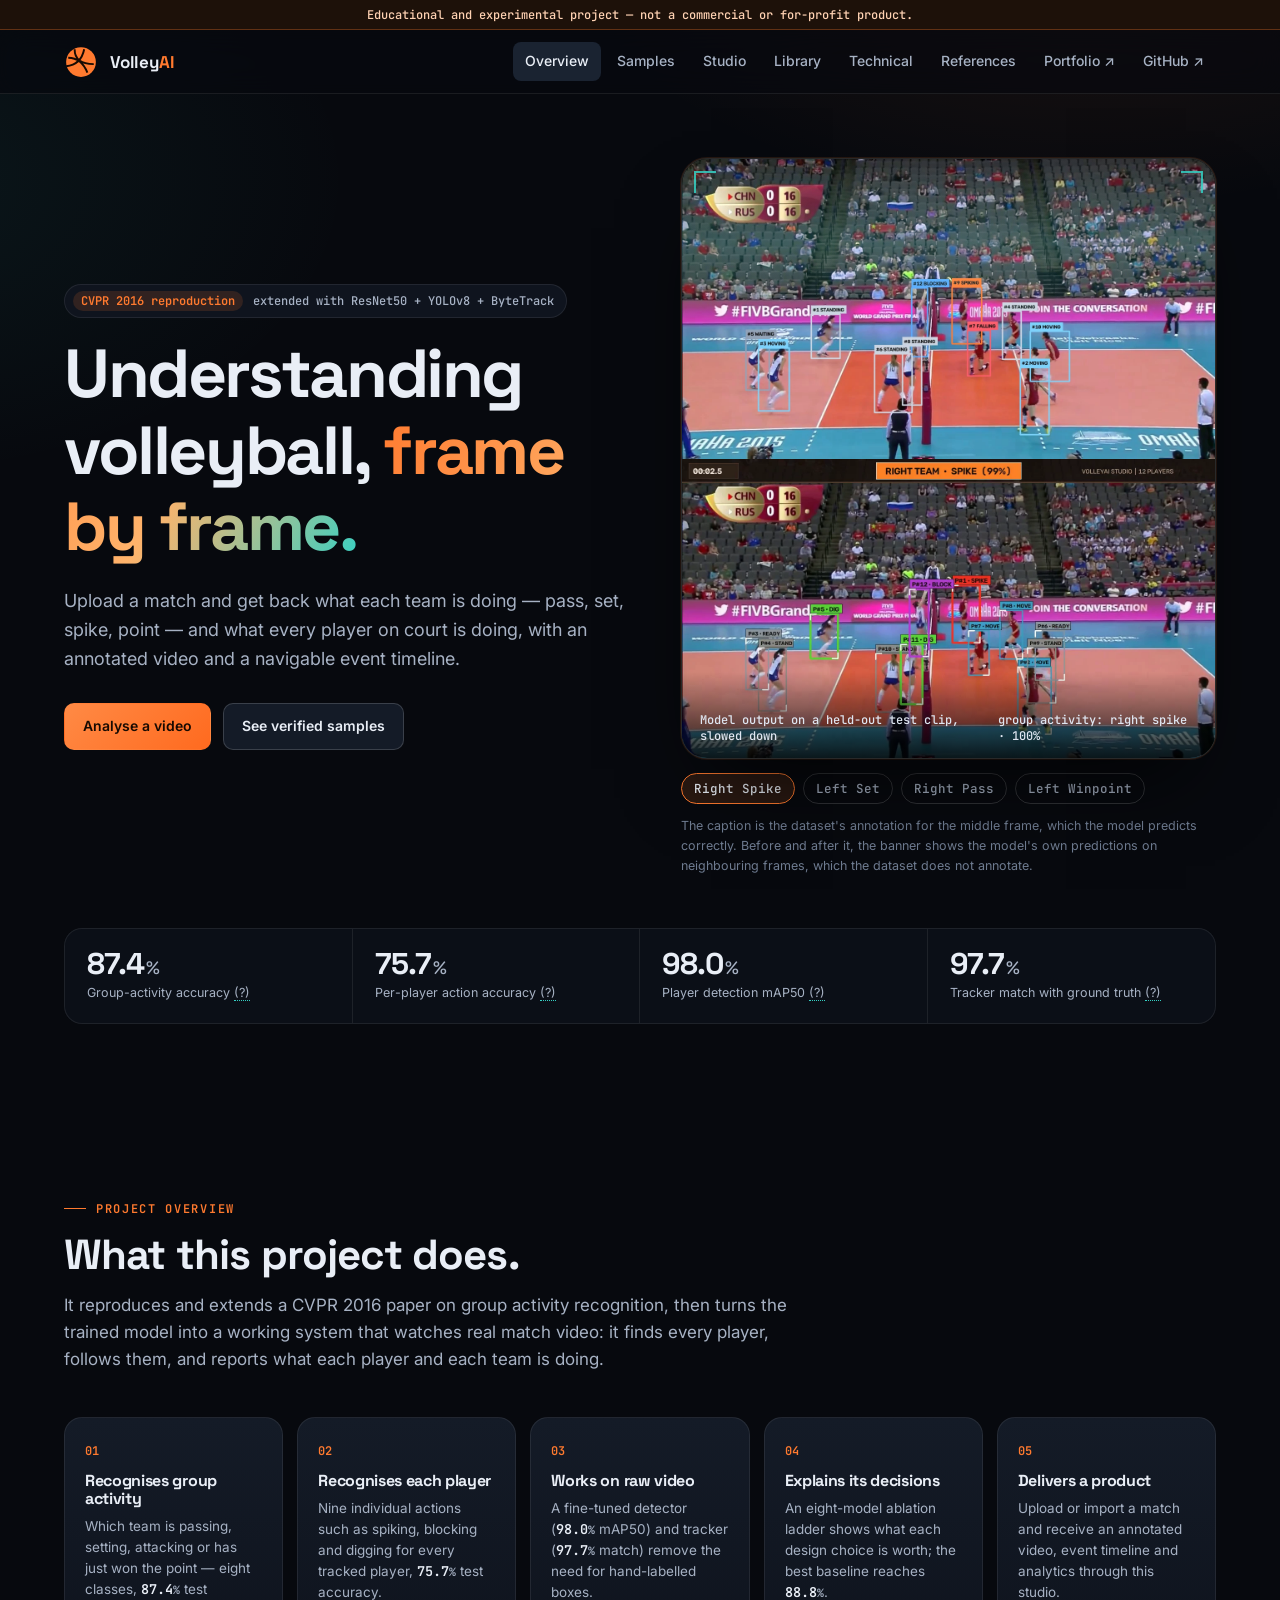
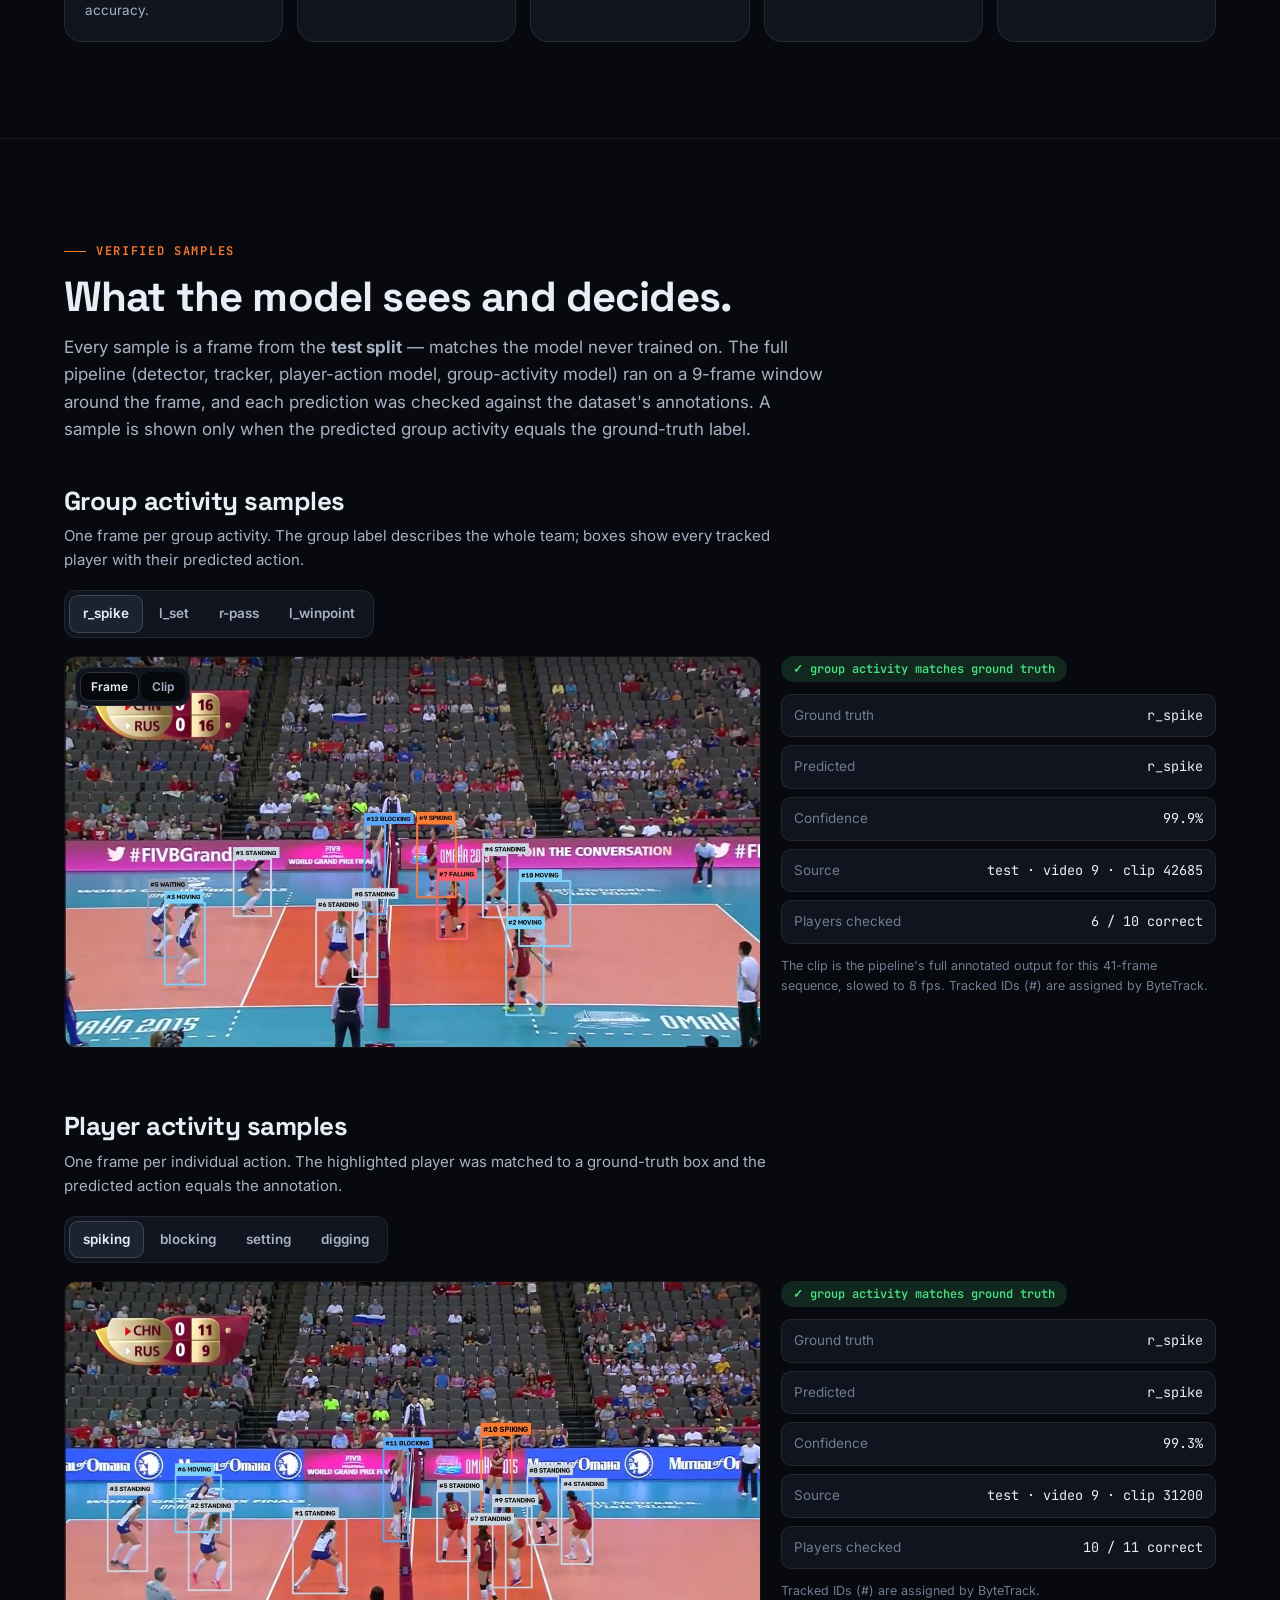
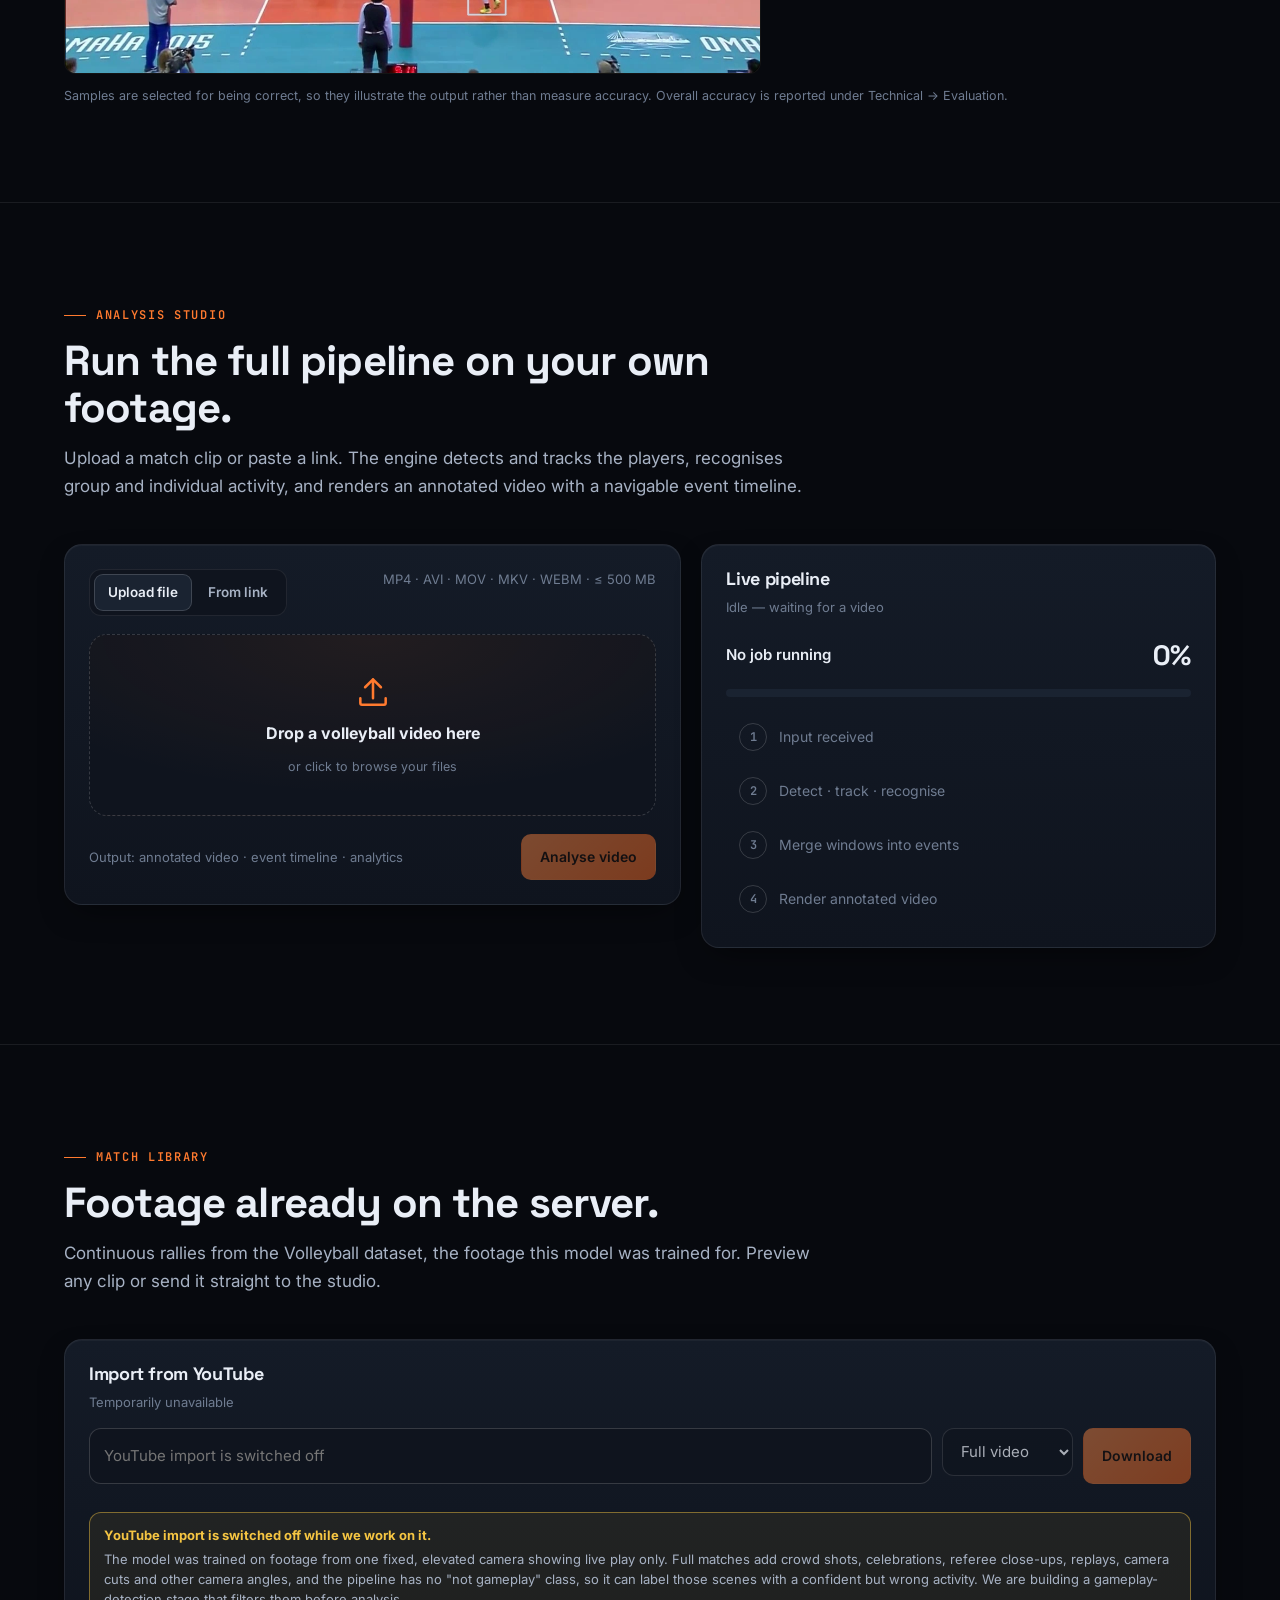
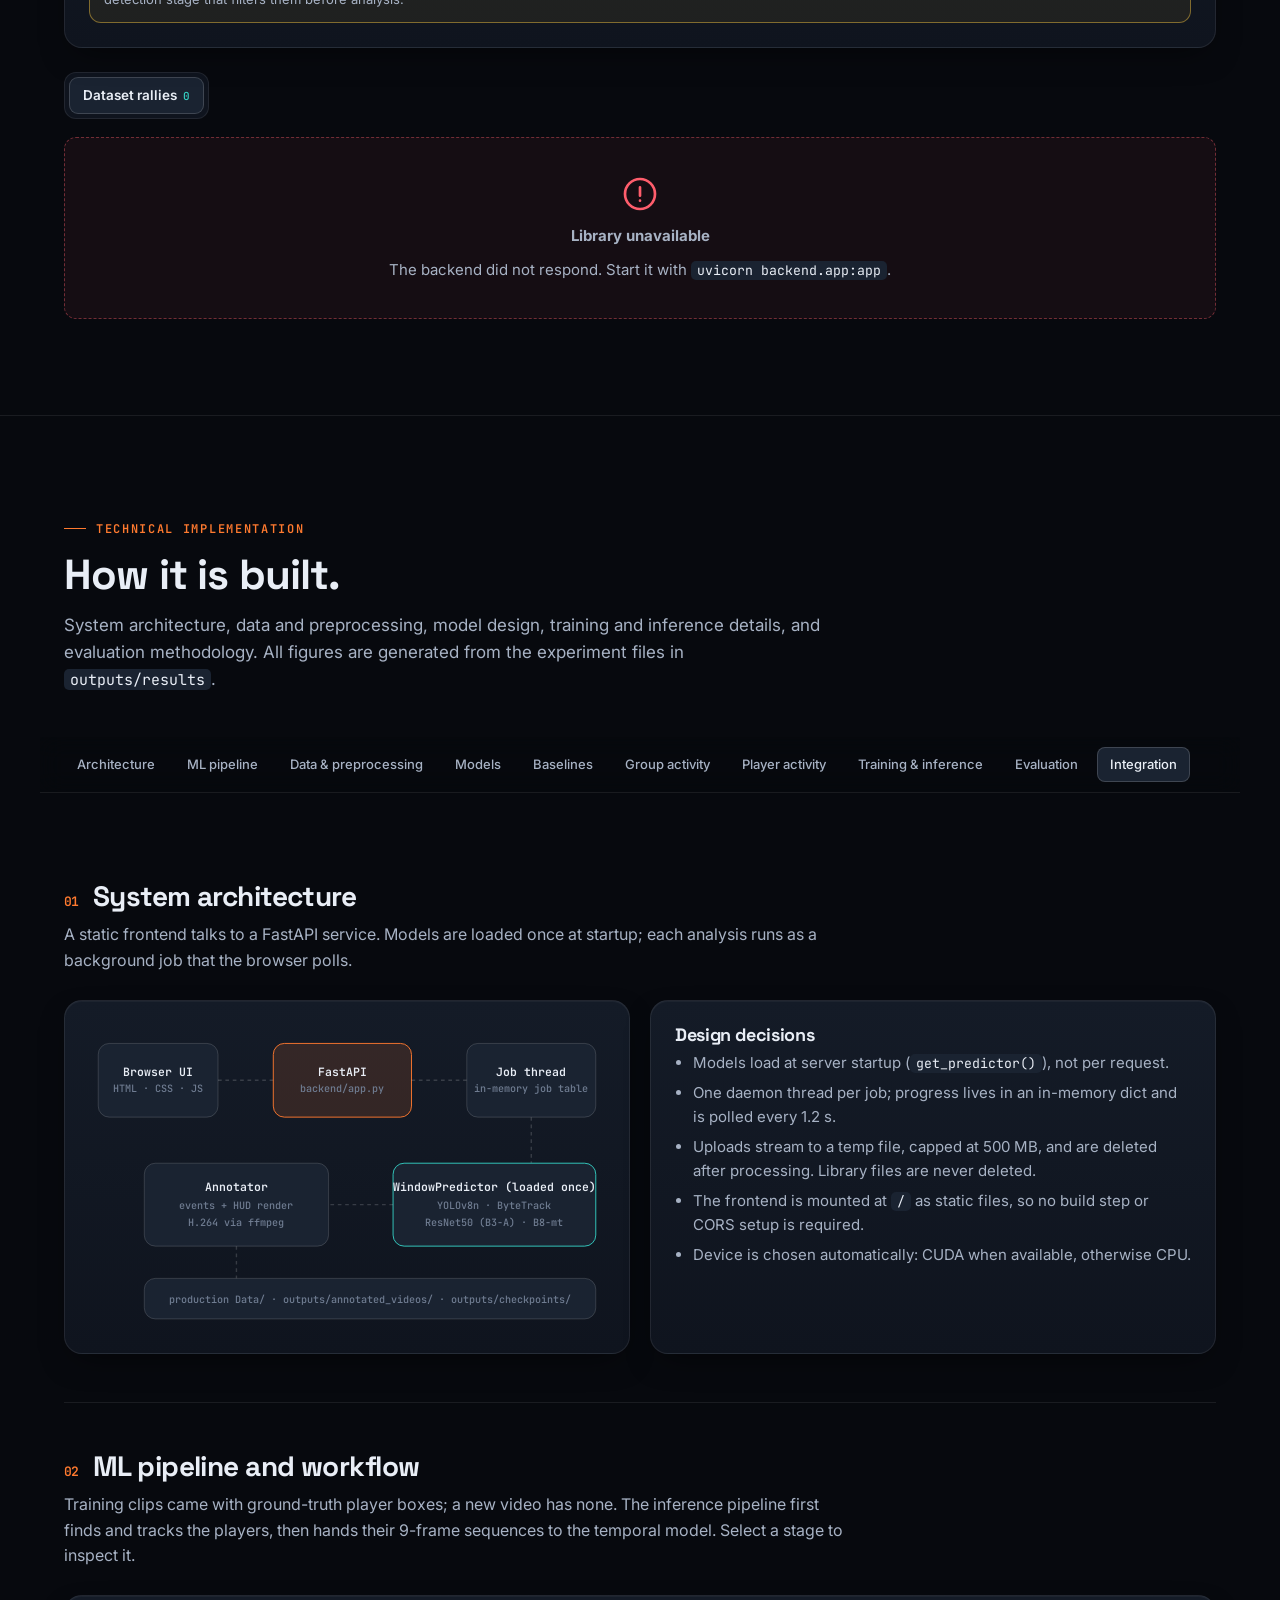
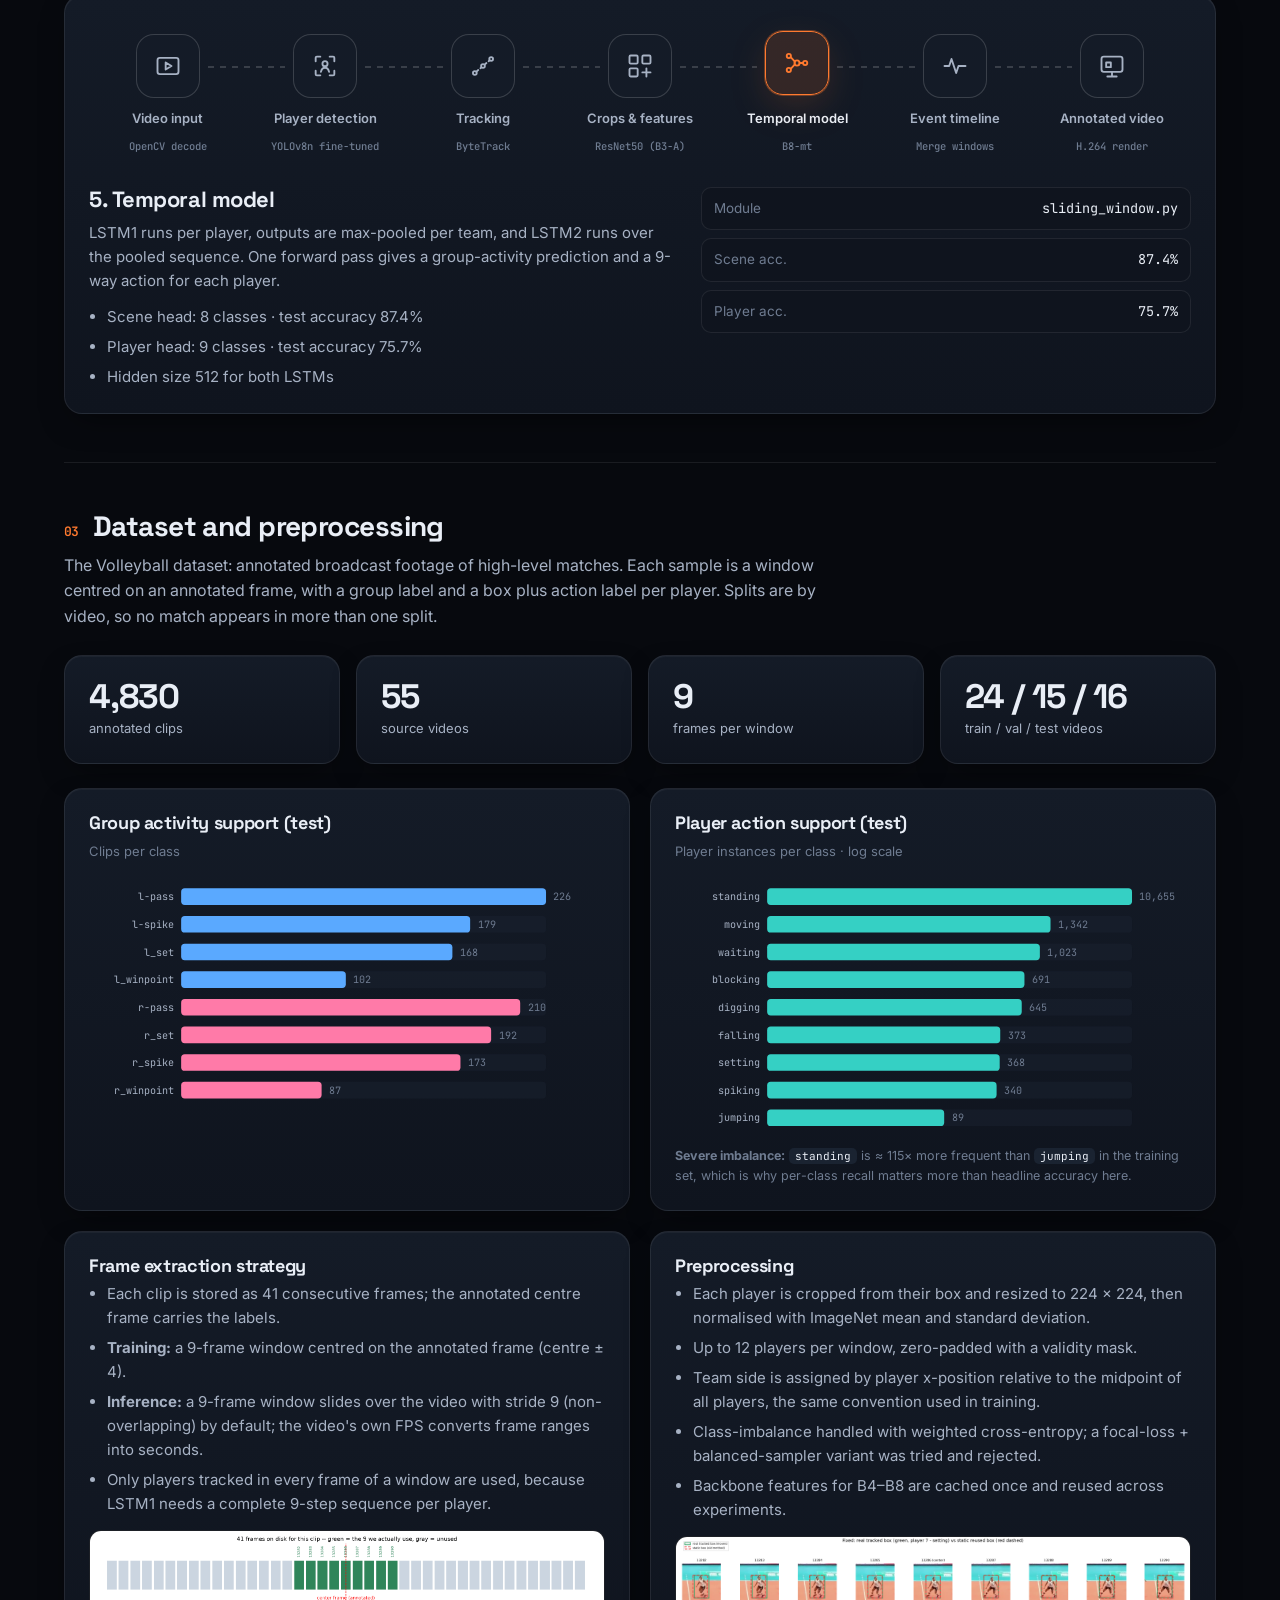
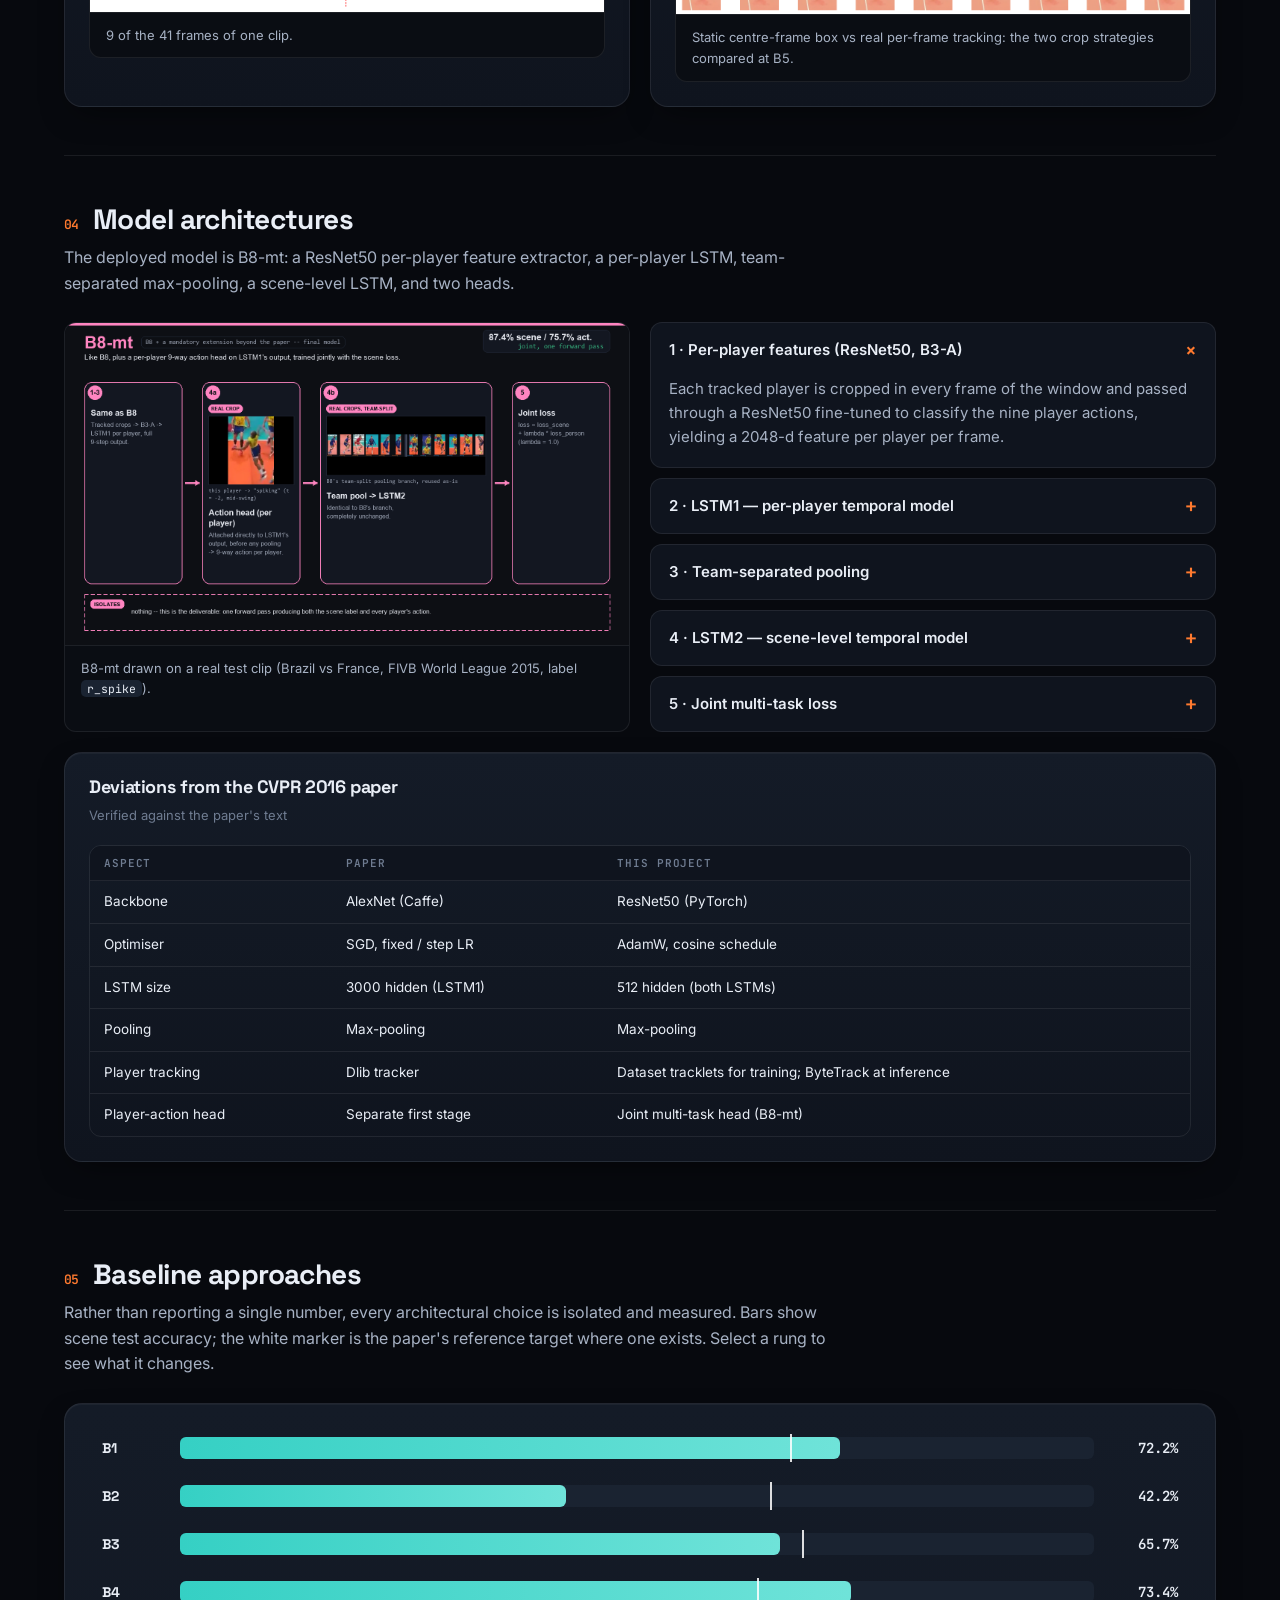
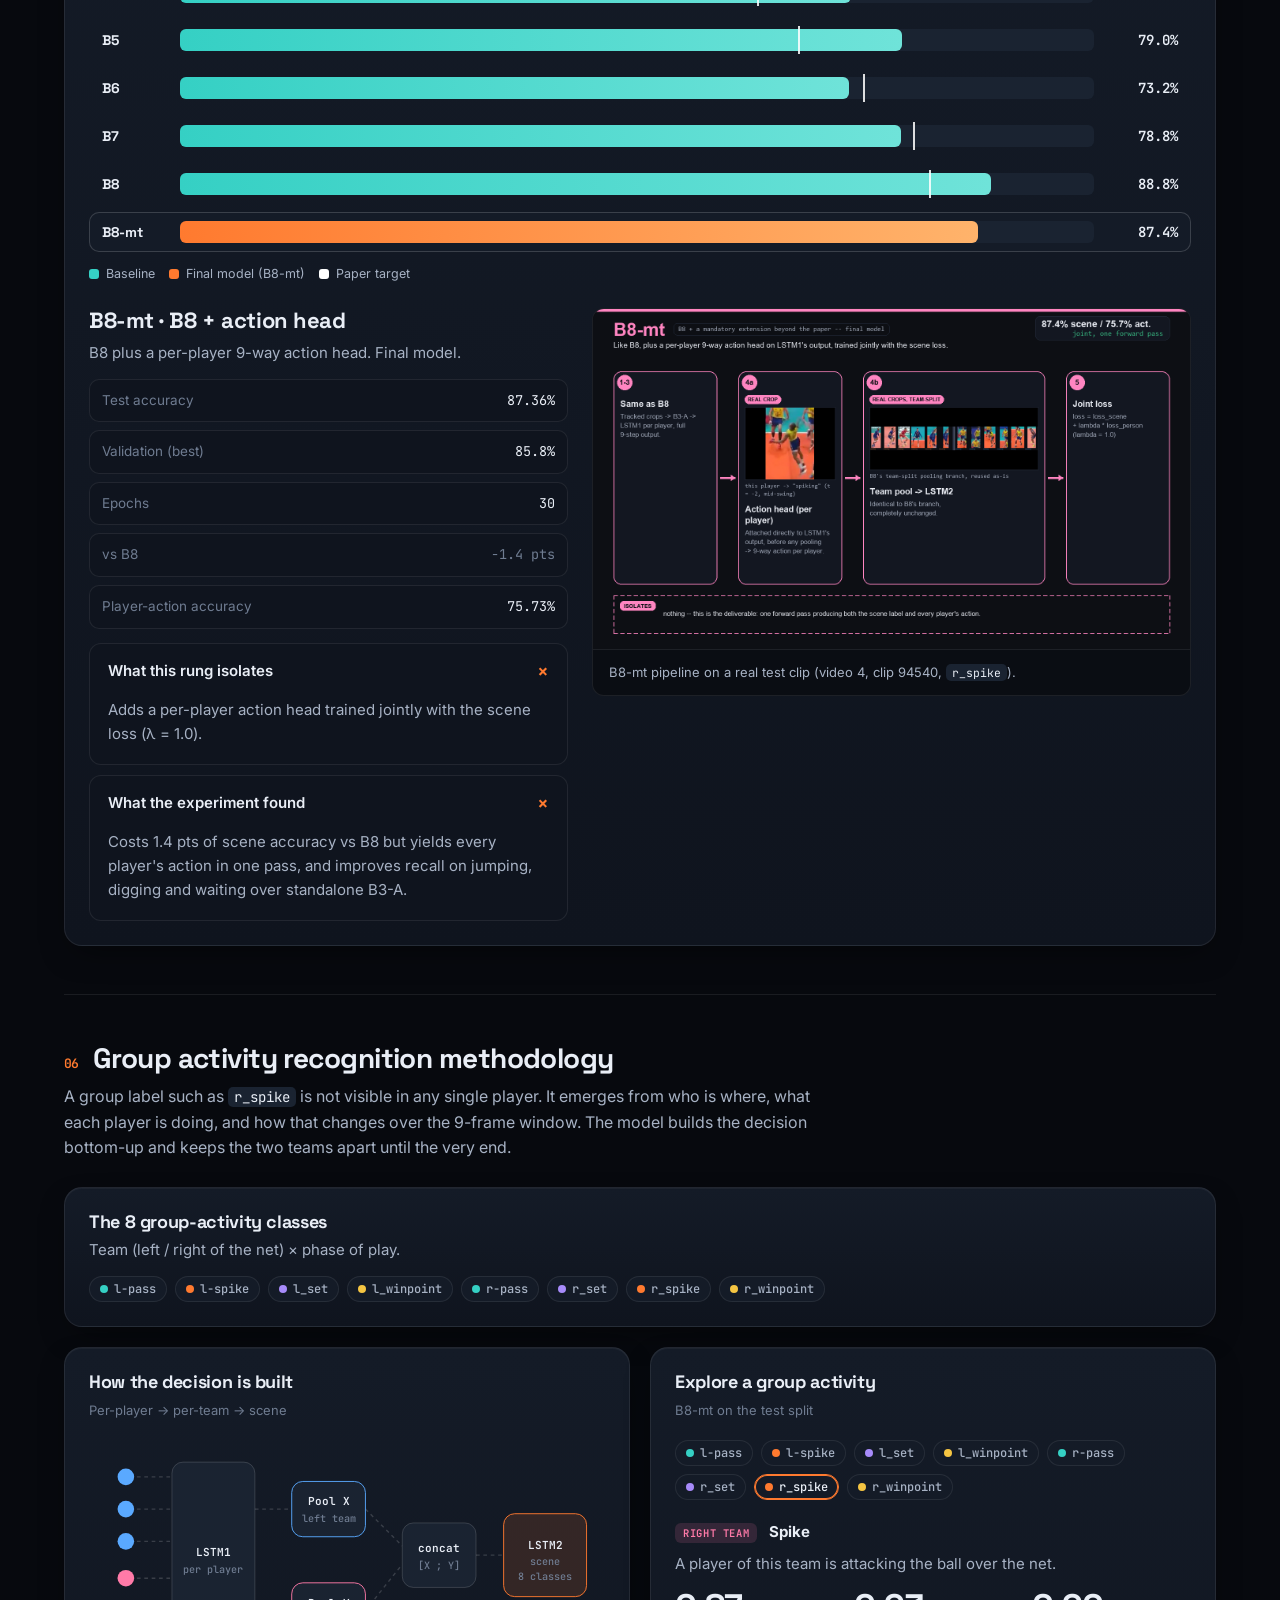
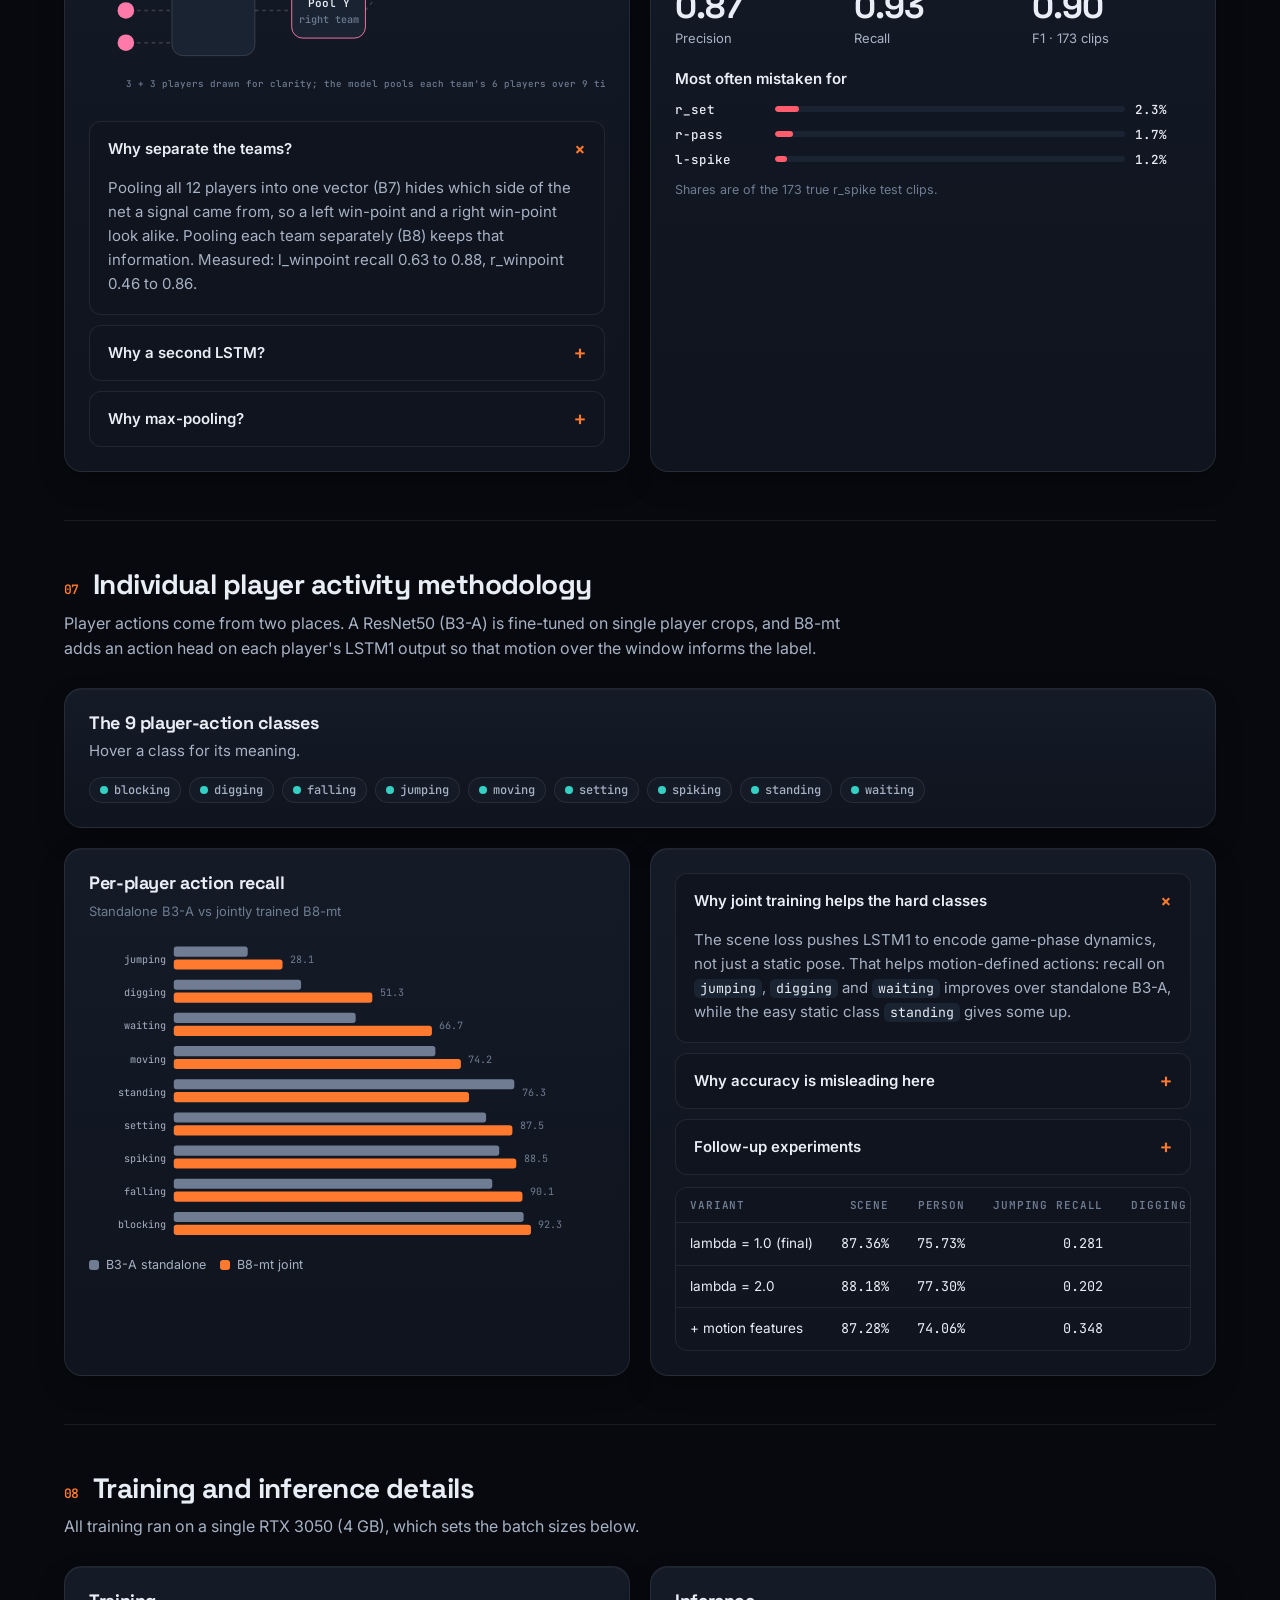
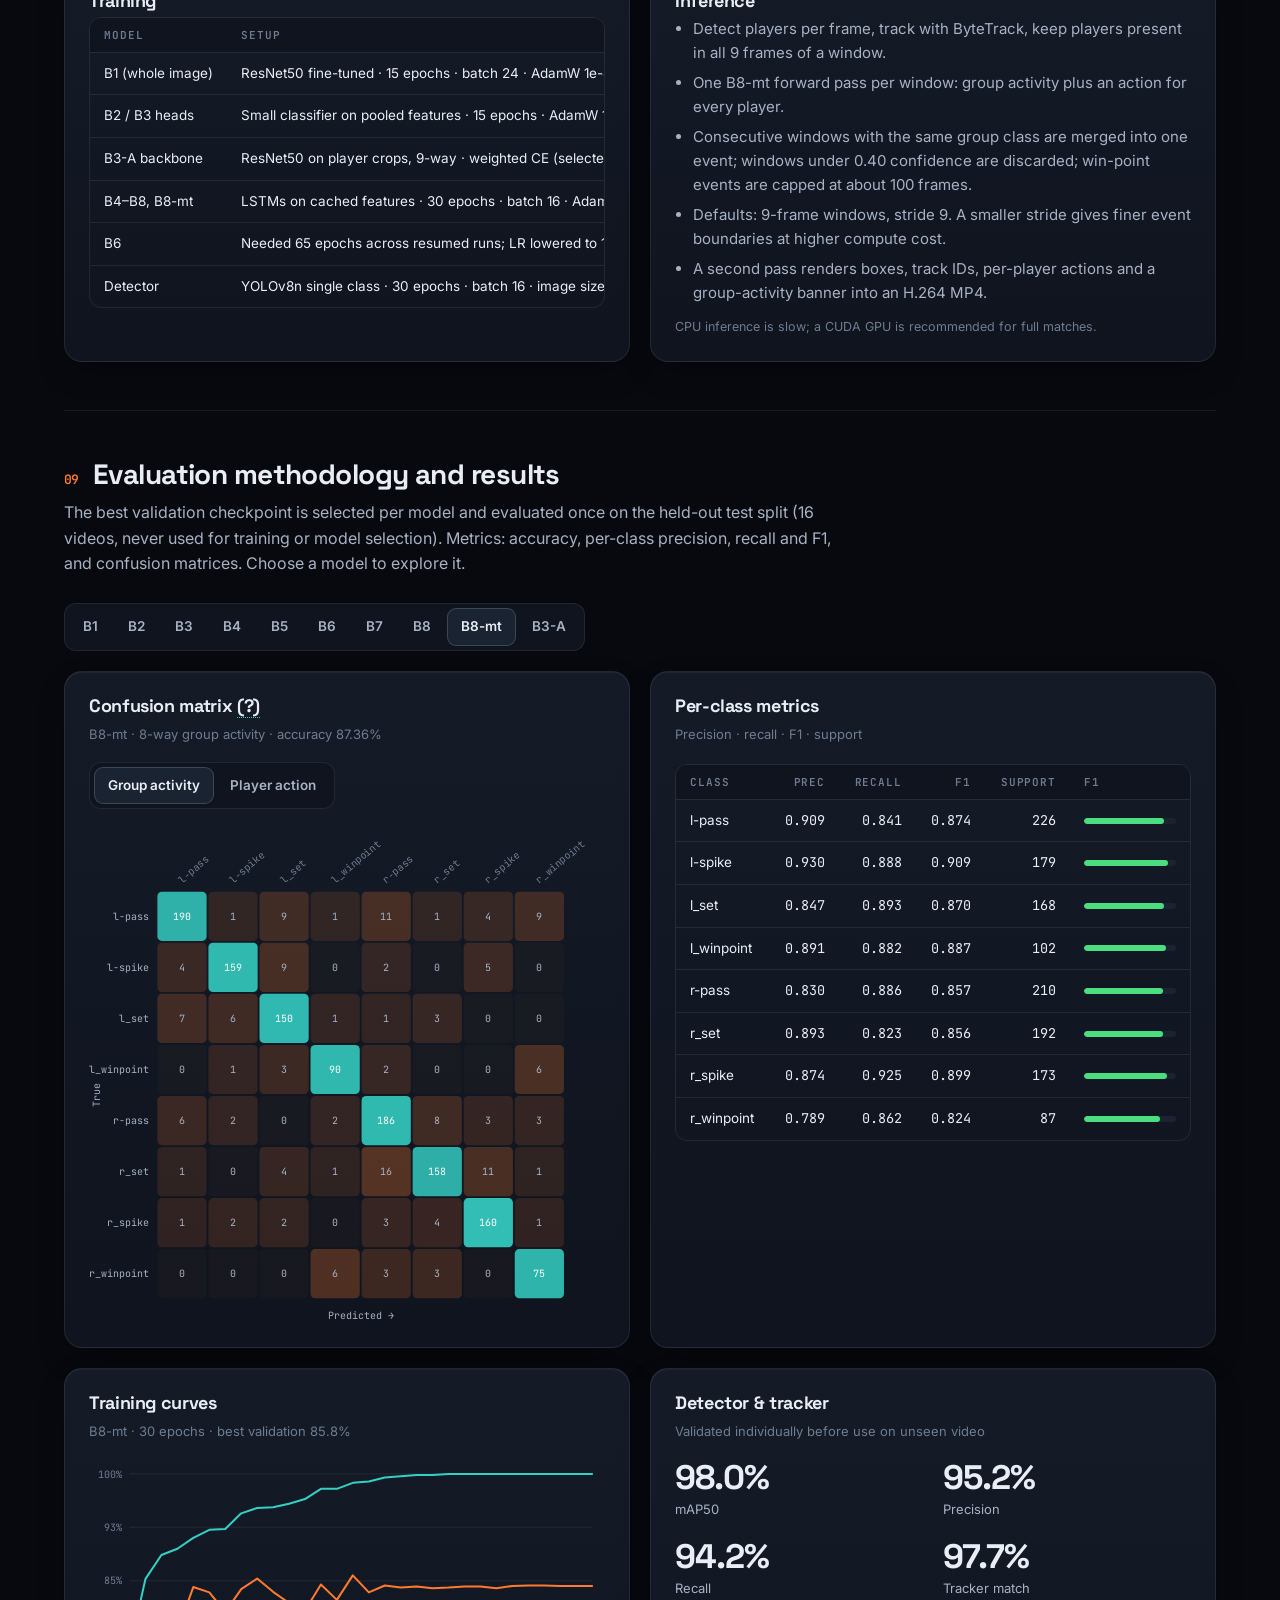
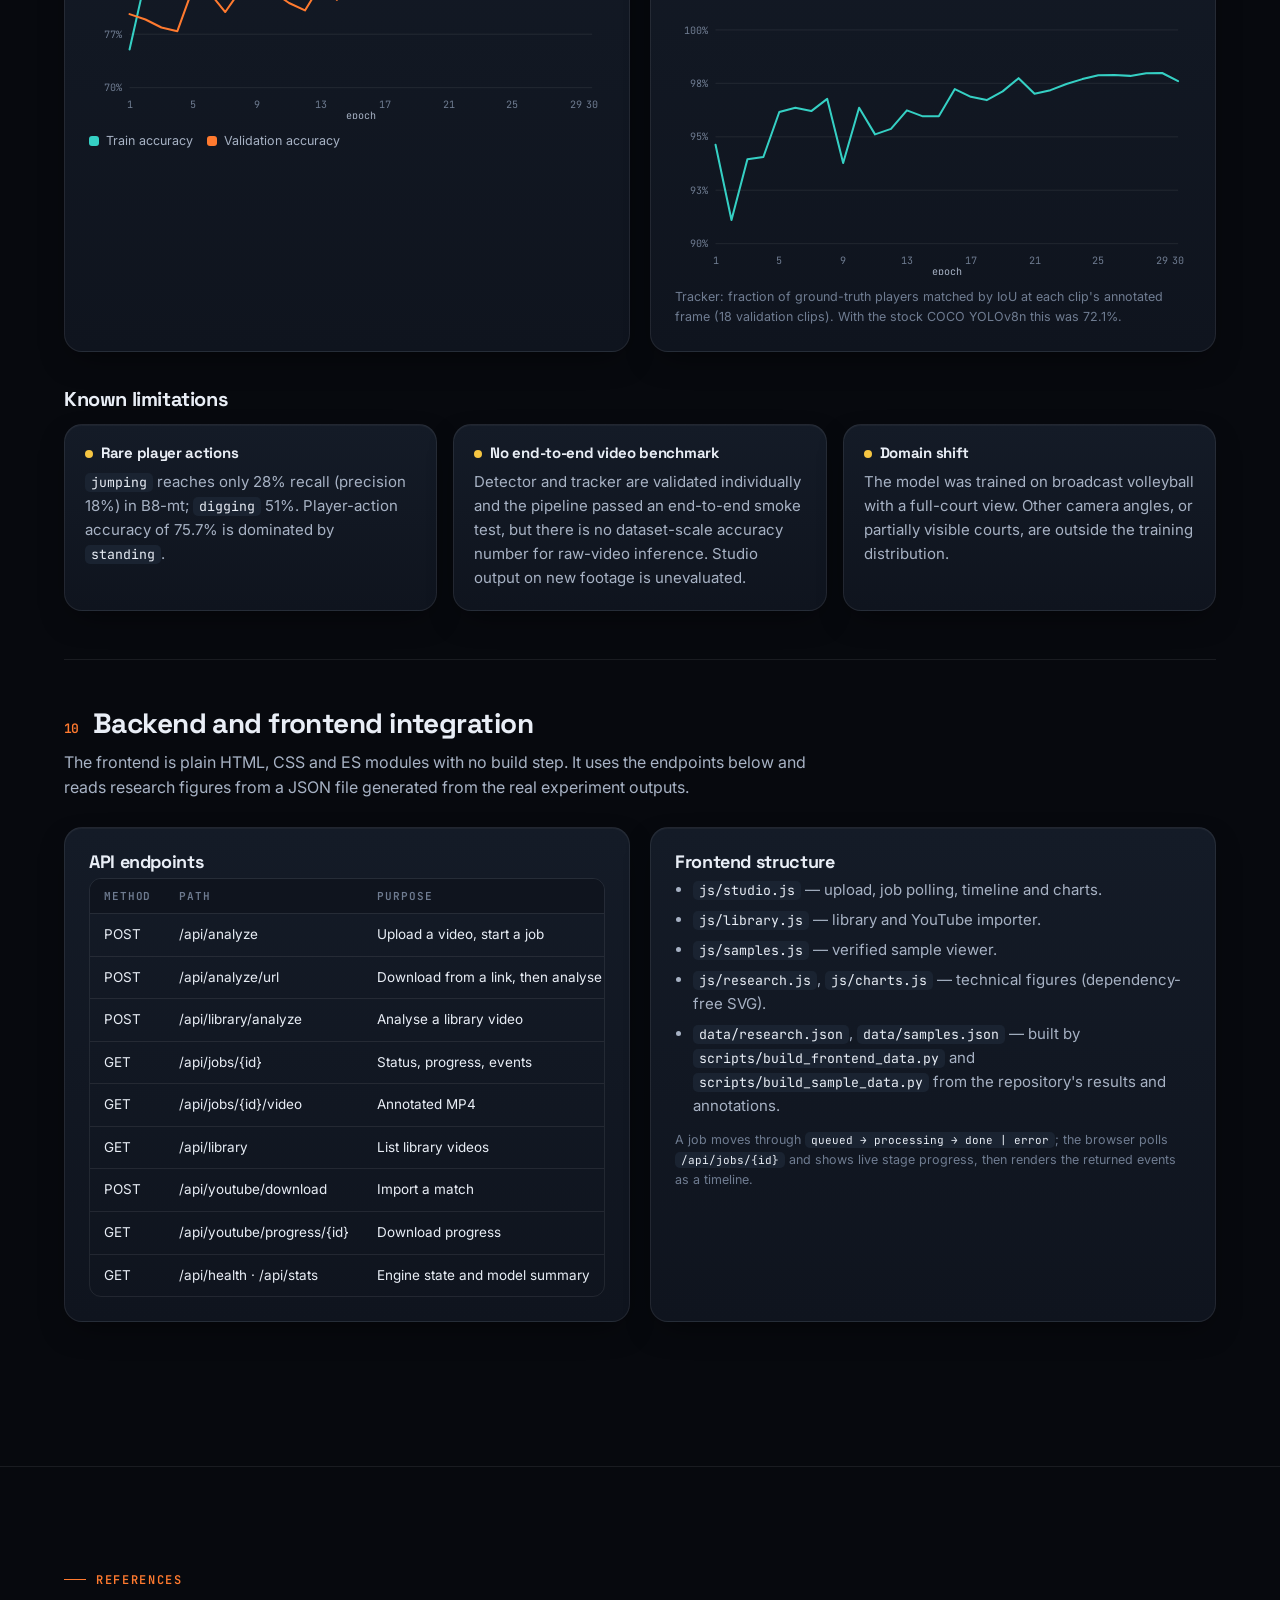
==== frontend/index.html @ 43b3bfc2 "frontend: autoplaying hero with a switch between four verified group-activity clips; switch off YouT" ====
<!DOCTYPE html>
<html lang="en">
<head>
  <meta charset="UTF-8">
  <meta name="viewport" content="width=device-width, initial-scale=1.0">
  <title>VolleyAI — Volleyball Group Activity Recognition</title>
  <meta name="description" content="Recognise what each team and each player is doing in volleyball video: group activity, per-player actions, detection and tracking, with an analysis studio and full technical documentation.">
  <meta name="theme-color" content="#07090e">
  <link rel="icon" href="data:image/svg+xml,%3Csvg xmlns='http://www.w3.org/2000/svg' viewBox='0 0 32 32'%3E%3Ccircle cx='16' cy='16' r='14' fill='%23ff7a2f'/%3E%3Cpath d='M4 12c8 0 14 4 18 14M10 4c0 9 6 14 18 14M2 20c9-1 15-6 17-16' stroke='%23170a02' stroke-width='1.8' fill='none'/%3E%3C/svg%3E">
  <link rel="preconnect" href="https://fonts.googleapis.com">
  <link rel="preconnect" href="https://fonts.gstatic.com" crossorigin>
  <link href="https://fonts.googleapis.com/css2?family=Inter:wght@400;500;600&family=JetBrains+Mono:wght@400;500;600&family=Space+Grotesk:wght@500;600;700&display=swap" rel="stylesheet">
  <link rel="stylesheet" href="css/tokens.css">
  <link rel="stylesheet" href="css/base.css">
  <link rel="stylesheet" href="css/components.css">
  <link rel="stylesheet" href="css/sections.css">
</head>
<body>
  <a class="skip" href="#studio">Skip to the analysis studio</a>

  <div class="notice" role="note">Educational and experimental project — not a commercial or for-profit product.</div>
  <header class="nav">
    <div class="container nav-inner">
      <a class="brand" href="#top" aria-label="VolleyAI home">
        <svg class="brand-mark" viewBox="0 0 32 32" aria-hidden="true"><circle cx="16" cy="16" r="14" fill="#ff7a2f"/><path d="M4 12c8 0 14 4 18 14M10 4c0 9 6 14 18 14M2 20c9-1 15-6 17-16" stroke="#170a02" stroke-width="1.8" fill="none"/></svg>
        <span class="brand-name">Volley<b>AI</b></span>
      </a>
      <nav class="nav-links" id="nav-links" aria-label="Primary">
        <a href="#overview">Overview</a>
        <a href="#samples">Samples</a>
        <a href="#studio">Studio</a>
        <a href="#library">Library</a>
        <a href="#technical">Technical</a>
        <a href="#references">References</a>
        <a href="https://eslamusamaaa.github.io/" target="_blank" rel="noopener">Portfolio ↗</a>
        <a href="https://github.com/Eslamusamaaa/Volleyball-group-activity-recognition" target="_blank" rel="noopener">GitHub ↗</a>
      </nav>
      <button class="nav-toggle" id="nav-toggle" aria-label="Toggle menu" aria-expanded="false" aria-controls="nav-links">
        <svg width="20" height="20" viewBox="0 0 20 20" fill="none" stroke="currentColor" stroke-width="1.8" stroke-linecap="round"><path d="M3 6h14M3 10h14M3 14h14"/></svg>
      </button>
    </div>
  </header>

  <main id="top">
    <!-- ===== Hero ===== -->
    <section class="hero" id="overview">
      <div class="container">
        <div class="hero-grid">
          <div>
            <span class="badge-live"><b>CVPR 2016 reproduction</b> extended with ResNet50 + YOLOv8 + ByteTrack</span>
            <h1>Understanding volleyball, <em>frame by frame.</em></h1>
            <p class="lede">Upload a match and get back what each team is doing — pass, set, spike, point — and what every player on court is doing, with an annotated video and a navigable event timeline.</p>
            <div class="hero-cta">
              <a class="btn btn-primary" href="#studio">Analyse a video</a>
              <a class="btn" href="#samples">See verified samples</a>
            </div>
          </div>
          <div class="hero-media">
            <figure class="frame-card" id="hero-card">
              <img src="assets/samples/group_r_spike.webp" alt="Test-set frame: players tracked and labelled by action, group activity right team spike" width="1920" height="1080" fetchpriority="high">
              <span class="scan" aria-hidden="true"></span>
              <span class="hud-corner tl" aria-hidden="true"></span><span class="hud-corner tr" aria-hidden="true"></span>
              <figcaption><span>Model output on a held-out test clip, slowed down</span><span id="hero-cap">group activity: right spike</span></figcaption>
            </figure>
            <div class="clip-switch" id="hero-switch" role="group" aria-label="Choose a group activity clip"></div>
            <p class="note">The caption is the dataset's annotation for the middle frame, which the model predicts correctly. Before and after it, the banner shows the model's own predictions on neighbouring frames, which the dataset does not annotate.</p>
          </div>
        </div>
        <div class="hero-stats" id="hero-stats" aria-label="Headline metrics">
          <div class="stat"><b data-hero="scene">—</b><span>Group-activity accuracy <span class="term" data-tip="Test accuracy of B8-mt over 8 scene classes (team × pass / set / spike / winpoint) on the held-out test split of the Volleyball dataset.">(?)</span></span></div>
          <div class="stat"><b data-hero="person">—</b><span>Per-player action accuracy <span class="term" data-tip="9-way action accuracy over every labelled player in the test split. Dominated by the 'standing' class; see Technical → Evaluation for per-class recall.">(?)</span></span></div>
          <div class="stat"><b data-hero="map">—</b><span>Player detection mAP50 <span class="term" data-tip="Mean average precision at IoU 0.5 of the fine-tuned YOLOv8n on the held-out validation split.">(?)</span></span></div>
          <div class="stat"><b data-hero="track">—</b><span>Tracker match with ground truth <span class="term" data-tip="Fraction of ground-truth players matched (IoU) by ByteTrack tracks at each clip's annotated frame, averaged over 18 validation clips.">(?)</span></span></div>
        </div>
      </div>
    </section>

    <!-- ===== What the project does ===== -->
    <section class="section" id="project">
      <div class="container">
        <div class="section-head reveal">
          <div class="eyebrow">Project overview</div>
          <h2>What this project does.</h2>
          <p class="lede">It reproduces and extends a CVPR 2016 paper on group activity recognition, then turns the trained model into a working system that watches real match video: it finds every player, follows them, and reports what each player and each team is doing.</p>
        </div>
        <div class="steps reveal">
          <div class="step"><span class="n">01</span><h3>Recognises group activity</h3><p>Which team is passing, setting, attacking or has just won the point — eight classes, <b data-hero="scene">—</b> test accuracy.</p></div>
          <div class="step"><span class="n">02</span><h3>Recognises each player</h3><p>Nine individual actions such as spiking, blocking and digging for every tracked player, <b data-hero="person">—</b> test accuracy.</p></div>
          <div class="step"><span class="n">03</span><h3>Works on raw video</h3><p>A fine-tuned detector (<b data-hero="map">—</b> mAP50) and tracker (<b data-hero="track">—</b> match) remove the need for hand-labelled boxes.</p></div>
          <div class="step"><span class="n">04</span><h3>Explains its decisions</h3><p>An eight-model ablation ladder shows what each design choice is worth; the best baseline reaches <b data-hero="b8">—</b>.</p></div>
          <div class="step"><span class="n">05</span><h3>Delivers a product</h3><p>Upload or import a match and receive an annotated video, event timeline and analytics through this studio.</p></div>
        </div>
      </div>
    </section>

    <!-- ===== Verified samples ===== -->
    <section class="section" id="samples">
      <div class="container">
        <div class="section-head reveal">
          <div class="eyebrow">Verified samples</div>
          <h2>What the model sees and decides.</h2>
          <p class="lede">Every sample is a frame from the <b>test split</b> — matches the model never trained on. The full pipeline (detector, tracker, player-action model, group-activity model) ran on a 9-frame window around the frame, and each prediction was checked against the dataset's annotations. A sample is shown only when the predicted group activity equals the ground-truth label.</p>
        </div>

        <div class="sub-block reveal">
          <h3 class="sub-h">Group activity samples</h3>
          <p class="muted" style="max-width:720px">One frame per group activity. The group label describes the whole team; boxes show every tracked player with their predicted action.</p>
          <div class="tabs" id="grp-tabs" role="tablist" aria-label="Group activity sample" style="margin-top:18px"></div>
          <div id="grp-view" aria-live="polite"></div>
        </div>

        <div class="sub-block reveal">
          <h3 class="sub-h">Player activity samples</h3>
          <p class="muted" style="max-width:720px">One frame per individual action. The highlighted player was matched to a ground-truth box and the predicted action equals the annotation.</p>
          <div class="tabs" id="ply-tabs" role="tablist" aria-label="Player activity sample" style="margin-top:18px"></div>
          <div id="ply-view" aria-live="polite"></div>
        </div>
        <p class="note">Samples are selected for being correct, so they illustrate the output rather than measure accuracy. Overall accuracy is reported under Technical → Evaluation.</p>
      </div>
    </section>

    <!-- ===== Studio ===== -->
    <section class="section" id="studio">
      <div class="container">
        <div class="section-head reveal">
          <div class="eyebrow">Analysis studio</div>
          <h2>Run the full pipeline on your own footage.</h2>
          <p class="lede">Upload a match clip or paste a link. The engine detects and tracks the players, recognises group and individual activity, and renders an annotated video with a navigable event timeline.</p>
        </div>

        <div class="studio reveal">
          <div class="card">
            <div class="card-head">
              <div role="tablist" class="tabs" aria-label="Input source">
                <button class="tab" role="tab" aria-selected="true" id="tab-file" aria-controls="panel-file">Upload file</button>
                <button class="tab" role="tab" aria-selected="false" id="tab-url" aria-controls="panel-url" tabindex="-1">From link</button>
              </div>
              <span class="card-sub">MP4 · AVI · MOV · MKV · WEBM · ≤ 500 MB</span>
            </div>
            <form id="upload-form" novalidate>
              <div id="panel-file" role="tabpanel" aria-labelledby="tab-file">
                <button type="button" class="dropzone" id="dropzone">
                  <svg viewBox="0 0 24 24" fill="none" stroke="currentColor" stroke-width="1.6" stroke-linecap="round" stroke-linejoin="round" aria-hidden="true"><path d="M12 16V4m0 0L7 9m5-5 5 5M4 16v3a1 1 0 0 0 1 1h14a1 1 0 0 0 1-1v-3"/></svg>
                  <strong id="drop-label">Drop a volleyball video here</strong>
                  <small id="drop-sub">or click to browse your files</small>
                </button>
                <input id="file-input" type="file" accept=".mp4,.avi,.mov,.mkv,.webm,video/*" hidden>
                <div class="preview-box" id="preview-box" hidden>
                  <video id="preview-video" controls playsinline preload="metadata"></video>
                </div>
              </div>
              <div id="panel-url" role="tabpanel" aria-labelledby="tab-url" hidden>
                <label class="url-field">
                  <svg width="18" height="18" viewBox="0 0 24 24" fill="none" stroke="currentColor" stroke-width="1.8" stroke-linecap="round" aria-hidden="true"><path d="M10 14a4 4 0 0 0 5.7 0l3-3a4 4 0 0 0-5.7-5.7l-1 1M14 10a4 4 0 0 0-5.7 0l-3 3a4 4 0 0 0 5.7 5.7l1-1"/></svg>
                  <span class="sr-only">Video URL</span>
                  <input id="url-input" type="text" inputmode="url" placeholder="Video links are switched off — upload a file instead" autocomplete="off" disabled>
                </label>
                <p class="note">The engine downloads the footage, then runs the full pipeline. Long videos take a while — use the library importer to trim by duration.</p>
                <div class="callout warn" role="note">
                  <strong>YouTube links are switched off while we work on them.</strong>
                  <p>The model was trained on the Volleyball dataset (CVPR 2016): a fixed, elevated camera with the left team on the left, and clips that contain live play only. Full YouTube matches are a different kind of footage: crowd shots, celebrations, referee close-ups, replays and slow motion, camera cuts and zooms, and cameras behind a team or at the side. The pipeline has no "not gameplay" class, so on those scenes it can output a confident but wrong activity, and left/right team assignment can be wrong from other angles. We are building a gameplay-detection stage that filters these scenes before analysis. Uploading your own video file still works; keep it to footage that resembles the dataset.</p>
                </div>
              </div>
              <div class="studio-actions">
                <span class="hint">Output: annotated video · event timeline · analytics</span>
                <button type="submit" class="btn btn-primary" id="submit-btn" disabled>Analyse video</button>
              </div>
            </form>
          </div>

          <div class="card">
            <div class="card-head"><div><h3>Live pipeline</h3><span class="card-sub" id="run-sub">Idle — waiting for a video</span></div></div>
            <div class="run" id="run">
              <div class="run-top"><span class="name" id="run-name">No job running</span><span class="run-pct" id="run-pct">0%</span></div>
              <div class="pbar" id="run-bar"><i></i></div>
              <div class="stages" id="stages">
                <div class="stage" data-stage="input"><span class="ico">1</span><span>Input received</span><small></small></div>
                <div class="stage" data-stage="recognise"><span class="ico">2</span><span>Detect · track · recognise</span><small></small></div>
                <div class="stage" data-stage="merge"><span class="ico">3</span><span>Merge windows into events</span><small></small></div>
                <div class="stage" data-stage="render"><span class="ico">4</span><span>Render annotated video</span><small></small></div>
              </div>
              <div class="state error" id="run-error" hidden role="alert">
                <svg viewBox="0 0 24 24" fill="none" stroke="currentColor" stroke-width="1.6" stroke-linecap="round" aria-hidden="true"><circle cx="12" cy="12" r="9"/><path d="M12 8v5m0 3h.01"/></svg>
                <strong>Analysis failed</strong>
                <span id="run-error-msg" class="muted"></span>
              </div>
            </div>
          </div>
        </div>

        <div class="results" id="results-panel" hidden>
          <div class="card">
            <div class="card-head">
              <div><h3>Analysis results</h3><span class="card-sub" id="result-sub"></span></div>
              <div style="display:flex; gap:10px; flex-wrap:wrap; align-items:center">
                <div class="tabs" role="group" aria-label="Video view">
                  <button class="tab active" data-view="annotated" aria-pressed="true">AI annotated</button>
                  <button class="tab" data-view="split" aria-pressed="false">Side by side</button>
                  <button class="tab" data-view="source" aria-pressed="false">Source</button>
                </div>
                <a class="btn btn-sm" id="download-btn" download hidden>Download .mp4</a>
              </div>
            </div>
            <div class="vid-wrap" id="vid-wrap">
              <div class="vid" id="vid-source" hidden><span class="tag">SOURCE</span><video id="source-video" controls playsinline preload="metadata"></video></div>
              <div class="vid" id="vid-ai"><span class="tag ai">AI ANNOTATED</span><video id="annotated-video" controls playsinline preload="metadata"></video></div>
            </div>
          </div>

          <div class="kpis" id="kpis"></div>

          <div class="card">
            <div class="card-head">
              <div><h3>Event timeline</h3><span class="card-sub">Click a segment, a row, or the track to seek. The playhead follows the video.</span></div>
            </div>
            <div class="timeline" id="timeline"></div>
            <div class="legend-row" id="timeline-legend"></div>
          </div>

          <div class="charts-row">
            <div class="card"><div class="card-head"><div><h3>Activity distribution</h3><span class="card-sub">Detected events by class</span></div></div><div id="chart-dist"></div></div>
            <div class="card"><div class="card-head"><div><h3>Prediction confidence</h3><span class="card-sub">One bar per event, in time order</span></div></div><div id="chart-conf"></div></div>
          </div>

          <div class="card">
            <div class="card-head"><div><h3>Events</h3><span class="card-sub">Sorted by time · confidence is the model's softmax probability for the merged window</span></div></div>
            <div class="events" id="events"></div>
          </div>
        </div>
      </div>
    </section>

    <!-- ===== Library ===== -->
    <section class="section" id="library">
      <div class="container">
        <div class="section-head reveal">
          <div class="eyebrow">Match library</div>
          <h2>Footage already on the server.</h2>
          <p class="lede">Continuous rallies from the Volleyball dataset, the footage this model was trained for. Preview any clip or send it straight to the studio.</p>
        </div>

        <div class="card yt reveal">
          <div><h3>Import from YouTube</h3><span class="card-sub">Temporarily unavailable</span></div>
          <form id="yt-form" class="yt-row">
            <label class="url-field"><span class="sr-only">YouTube URL or search query</span>
              <input id="yt-input" type="text" placeholder="YouTube import is switched off" autocomplete="off" required disabled></label>
            <label><span class="sr-only">Duration limit</span>
              <select class="select" id="yt-duration" disabled>
                <option value="0">Full video</option>
                <option value="600">First 10 min</option>
                <option value="300">First 5 min</option>
                <option value="180">First 3 min</option>
                <option value="60">First 1 min</option>
              </select></label>
            <button class="btn btn-primary" id="yt-btn" type="submit" disabled>Download</button>
          </form>
          <div class="callout warn" role="note">
            <strong>YouTube import is switched off while we work on it.</strong>
            <p>The model was trained on footage from one fixed, elevated camera showing live play only. Full matches add crowd shots, celebrations, referee close-ups, replays, camera cuts and other camera angles, and the pipeline has no "not gameplay" class, so it can label those scenes with a confident but wrong activity. We are building a gameplay-detection stage that filters them before analysis.</p>
          </div>
          <div id="yt-progress" hidden>
            <div style="display:flex; justify-content:space-between; font-size:13.5px; margin-bottom:8px"><span id="yt-phase"></span><span class="mono" id="yt-pct">0%</span></div>
            <div class="pbar"><i id="yt-bar"></i></div>
            <div style="display:flex; justify-content:space-between; margin-top:8px" class="mono dim"><span id="yt-speed"></span><span id="yt-eta"></span></div>
          </div>
        </div>

        <div class="tabs reveal" role="tablist" aria-label="Library category">
          <button class="tab" role="tab" aria-selected="false" id="lib-tab-internet" tabindex="-1" hidden>Broadcast matches<span class="count" id="count-internet">0</span></button>
          <button class="tab" role="tab" aria-selected="true" id="lib-tab-dataset">Dataset rallies<span class="count" id="count-dataset">0</span></button>
        </div>
        <div class="lib-grid" id="lib-grid"></div>
      </div>
    </section>

    <!-- ===== Technical implementation ===== -->
    <section class="section" id="technical">
      <div class="container">
        <div class="section-head reveal">
          <div class="eyebrow">Technical implementation</div>
          <h2>How it is built.</h2>
          <p class="lede">System architecture, data and preprocessing, model design, training and inference details, and evaluation methodology. All figures are generated from the experiment files in <code>outputs/results</code>.</p>
        </div>

        <nav class="tech-nav" id="tech-nav" aria-label="Technical sections">
          <a href="#t-arch">Architecture</a><a href="#t-pipeline">ML pipeline</a><a href="#t-data">Data &amp; preprocessing</a><a href="#t-models">Models</a><a href="#t-baselines">Baselines</a><a href="#t-group">Group activity</a><a href="#t-player">Player activity</a><a href="#t-training">Training &amp; inference</a><a href="#t-eval">Evaluation</a><a href="#t-integration">Integration</a>
        </nav>

        <!-- 1. Architecture -->
        <div class="tech-sec" id="t-arch">
          <h3><span class="num">01</span>System architecture</h3>
          <p class="lede">A static frontend talks to a FastAPI service. Models are loaded once at startup; each analysis runs as a background job that the browser polls.</p>
          <div class="grid g2">
            <div class="card">
              <svg class="sysdiagram" viewBox="0 0 560 330" role="img" aria-label="Browser calls FastAPI, which starts a background job using the preloaded predictor and annotator, reading and writing video files">
                <rect class="sd-box" x="10" y="20" width="130" height="80" rx="12"/><text class="t" x="75" y="55" text-anchor="middle">Browser UI</text><text x="75" y="73" text-anchor="middle">HTML · CSS · JS</text>
                <path class="sd-link" d="M140 60H200"/>
                <rect class="sd-box a" x="200" y="20" width="150" height="80" rx="12"/><text class="t" x="275" y="55" text-anchor="middle">FastAPI</text><text x="275" y="73" text-anchor="middle">backend/app.py</text>
                <path class="sd-link" d="M350 60H410"/>
                <rect class="sd-box" x="410" y="20" width="140" height="80" rx="12"/><text class="t" x="480" y="55" text-anchor="middle">Job thread</text><text x="480" y="73" text-anchor="middle">in-memory job table</text>
                <path class="sd-link" d="M480 100V150"/>
                <rect class="sd-box b" x="330" y="150" width="220" height="90" rx="12"/><text class="t" x="440" y="180" text-anchor="middle">WindowPredictor (loaded once)</text><text x="440" y="200" text-anchor="middle">YOLOv8n · ByteTrack</text><text x="440" y="218" text-anchor="middle">ResNet50 (B3-A) · B8-mt</text>
                <path class="sd-link" d="M330 195H260"/>
                <rect class="sd-box" x="60" y="150" width="200" height="90" rx="12"/><text class="t" x="160" y="180" text-anchor="middle">Annotator</text><text x="160" y="200" text-anchor="middle">events + HUD render</text><text x="160" y="218" text-anchor="middle">H.264 via ffmpeg</text>
                <path class="sd-link" d="M160 240V275"/>
                <rect class="sd-box" x="60" y="275" width="490" height="44" rx="12"/><text x="305" y="302" text-anchor="middle">production Data/ · outputs/annotated_videos/ · outputs/checkpoints/</text>
              </svg>
            </div>
            <div class="card">
              <h3>Design decisions</h3>
              <ul class="spec-list">
                <li>Models load at server startup (<code>get_predictor()</code>), not per request.</li>
                <li>One daemon thread per job; progress lives in an in-memory dict and is polled every 1.2 s.</li>
                <li>Uploads stream to a temp file, capped at 500 MB, and are deleted after processing. Library files are never deleted.</li>
                <li>The frontend is mounted at <code>/</code> as static files, so no build step or CORS setup is required.</li>
                <li>Device is chosen automatically: CUDA when available, otherwise CPU.</li>
              </ul>
            </div>
          </div>
        </div>

        <!-- 2. ML pipeline -->
        <div class="tech-sec" id="t-pipeline">
          <h3><span class="num">02</span>ML pipeline and workflow</h3>
          <p class="lede">Training clips came with ground-truth player boxes; a new video has none. The inference pipeline first finds and tracks the players, then hands their 9-frame sequences to the temporal model. Select a stage to inspect it.</p>
          <div class="card">
            <div class="flow" id="flow" role="tablist" aria-label="Pipeline stages"></div>
            <div class="flow-detail" id="flow-detail" aria-live="polite"></div>
          </div>
        </div>

        <!-- 3. Data -->
        <div class="tech-sec" id="t-data">
          <h3><span class="num">03</span>Dataset and preprocessing</h3>
          <p class="lede">The Volleyball dataset: annotated broadcast footage of high-level matches. Each sample is a window centred on an annotated frame, with a group label and a box plus action label per player. Splits are by video, so no match appears in more than one split.</p>
          <div class="dataset-stats">
            <div class="card stat"><b>4,830</b><span>annotated clips</span></div>
            <div class="card stat"><b>55</b><span>source videos</span></div>
            <div class="card stat"><b>9</b><span>frames per window</span></div>
            <div class="card stat"><b>24 / 15 / 16</b><span>train / val / test videos</span></div>
          </div>
          <div class="grid g2">
            <div class="card"><div class="card-head"><div><h3>Group activity support (test)</h3><span class="card-sub">Clips per class</span></div></div><div id="chart-scene-support"></div></div>
            <div class="card"><div class="card-head"><div><h3>Player action support (test)</h3><span class="card-sub">Player instances per class · log scale</span></div></div><div id="chart-action-support"></div>
              <p class="note"><b>Severe imbalance:</b> <code>standing</code> is ≈ 115× more frequent than <code>jumping</code> in the training set, which is why per-class recall matters more than headline accuracy here.</p></div>
          </div>
          <div class="grid g2" style="margin-top:20px">
            <div class="card">
              <h3>Frame extraction strategy</h3>
              <ul class="spec-list">
                <li>Each clip is stored as 41 consecutive frames; the annotated centre frame carries the labels.</li>
                <li><b>Training:</b> a 9-frame window centred on the annotated frame (centre ± 4).</li>
                <li><b>Inference:</b> a 9-frame window slides over the video with stride 9 (non-overlapping) by default; the video's own FPS converts frame ranges into seconds.</li>
                <li>Only players tracked in every frame of a window are used, because LSTM1 needs a complete 9-step sequence per player.</li>
              </ul>
              <figure class="fig" style="margin-top:14px"><img src="assets/research/explainer_9_of_41_frames.webp" alt="Nine frames sampled from a 41-frame clip" loading="lazy" width="800" height="240"><figcaption>9 of the 41 frames of one clip.</figcaption></figure>
            </div>
            <div class="card">
              <h3>Preprocessing</h3>
              <ul class="spec-list">
                <li>Each player is cropped from their box and resized to 224 × 224, then normalised with ImageNet mean and standard deviation.</li>
                <li>Up to 12 players per window, zero-padded with a validity mask.</li>
                <li>Team side is assigned by player x-position relative to the midpoint of all players, the same convention used in training.</li>
                <li>Class-imbalance handled with weighted cross-entropy; a focal-loss + balanced-sampler variant was tried and rejected.</li>
                <li>Backbone features for B4–B8 are cached once and reused across experiments.</li>
              </ul>
              <figure class="fig" style="margin-top:14px"><img src="assets/research/explainer_static_vs_tracked_box.webp" alt="Static versus tracked bounding boxes over the 9-frame window" loading="lazy" width="1200" height="700"><figcaption>Static centre-frame box vs real per-frame tracking: the two crop strategies compared at B5.</figcaption></figure>
            </div>
          </div>
        </div>

        <!-- 4. Models -->
        <div class="tech-sec" id="t-models">
          <h3><span class="num">04</span>Model architectures</h3>
          <p class="lede">The deployed model is B8-mt: a ResNet50 per-player feature extractor, a per-player LSTM, team-separated max-pooling, a scene-level LSTM, and two heads.</p>
          <div class="grid g2">
            <figure class="fig"><img src="assets/research/b8mt_pipeline.webp" alt="B8-mt architecture diagram using real player crops" loading="lazy" width="1512" height="862"><figcaption>B8-mt drawn on a real test clip (Brazil vs France, FIVB World League 2015, label <code>r_spike</code>).</figcaption></figure>
            <div>
              <details class="disclose" open><summary>1 · Per-player features (ResNet50, B3-A)</summary><div class="body"><p>Each tracked player is cropped in every frame of the window and passed through a ResNet50 fine-tuned to classify the nine player actions, yielding a 2048-d feature per player per frame.</p></div></details>
              <details class="disclose"><summary>2 · LSTM1 — per-player temporal model</summary><div class="body"><p>One LSTM (hidden size 512) runs over each player's 9-step feature sequence. Its full per-step output is kept, not just the final state.</p></div></details>
              <details class="disclose"><summary>3 · Team-separated pooling</summary><div class="body"><p>Players are split by court side. Each team's players are <span class="term" data-tip="Element-wise maximum over the players of a team, giving an order-invariant team descriptor.">max-pooled</span> separately and the two vectors concatenated.</p></div></details>
              <details class="disclose"><summary>4 · LSTM2 — scene-level temporal model</summary><div class="body"><p>A second LSTM runs over the 9-step sequence of pooled team vectors and a linear head predicts the 8-way group activity.</p></div></details>
              <details class="disclose"><summary>5 · Joint multi-task loss</summary><div class="body"><p><code>loss = loss_scene + λ · loss_person_action</code> with λ = 1.0. A per-player action head sits on LSTM1's output before pooling, so one forward pass yields the scene label and every player's action.</p></div></details>
            </div>
          </div>
          <div class="card" style="margin-top:20px">
            <div class="card-head"><div><h3>Deviations from the CVPR 2016 paper</h3><span class="card-sub">Verified against the paper's text</span></div></div>
            <div class="table-wrap"><table class="data"><thead><tr><th>Aspect</th><th>Paper</th><th>This project</th></tr></thead><tbody>
              <tr><td>Backbone</td><td>AlexNet (Caffe)</td><td>ResNet50 (PyTorch)</td></tr>
              <tr><td>Optimiser</td><td>SGD, fixed / step LR</td><td>AdamW, cosine schedule</td></tr>
              <tr><td>LSTM size</td><td>3000 hidden (LSTM1)</td><td>512 hidden (both LSTMs)</td></tr>
              <tr><td>Pooling</td><td>Max-pooling</td><td>Max-pooling</td></tr>
              <tr><td>Player tracking</td><td>Dlib tracker</td><td>Dataset tracklets for training; ByteTrack at inference</td></tr>
              <tr><td>Player-action head</td><td>Separate first stage</td><td>Joint multi-task head (B8-mt)</td></tr>
            </tbody></table></div>
          </div>
        </div>

        <!-- 5. Baselines -->
        <div class="tech-sec" id="t-baselines">
          <h3><span class="num">05</span>Baseline approaches</h3>
          <p class="lede">Rather than reporting a single number, every architectural choice is isolated and measured. Bars show scene test accuracy; the white marker is the paper's reference target where one exists. Select a rung to see what it changes.</p>
          <div class="card">
            <div class="ladder" id="ladder"></div>
            <div class="chart-legend"><span><i style="--c:var(--accent-2)"></i>Baseline</span><span><i style="--c:var(--accent)"></i>Final model (B8-mt)</span><span><i style="--c:#fff"></i>Paper target</span></div>
            <div class="model-detail" id="model-detail"></div>
          </div>
        </div>

        <!-- 6. Group activity -->
        <div class="tech-sec" id="t-group">
          <h3><span class="num">06</span>Group activity recognition methodology</h3>
          <p class="lede">A group label such as <code>r_spike</code> is not visible in any single player. It emerges from who is where, what each player is doing, and how that changes over the 9-frame window. The model builds the decision bottom-up and keeps the two teams apart until the very end.</p>
          <div class="card" style="margin-bottom:20px"><h3>The 8 group-activity classes</h3><p class="muted">Team (left / right of the net) × phase of play.</p><div class="class-group" id="scene-classes"></div></div>
          <div class="grid g2">
            <div class="card">
              <div class="card-head"><div><h3>How the decision is built</h3><span class="card-sub">Per-player → per-team → scene</span></div></div>
              <svg class="gdiagram" viewBox="0 0 560 290" role="img" aria-label="Players feed per-player LSTMs, are max-pooled per team, concatenated, and passed to a scene LSTM that outputs the group activity">
                <g fill="var(--team-left)"><circle cx="40" cy="40" r="9"/><circle cx="40" cy="75" r="9"/><circle cx="40" cy="110" r="9"/></g>
                <g fill="var(--team-right)"><circle cx="40" cy="150" r="9"/><circle cx="40" cy="185" r="9"/><circle cx="40" cy="220" r="9"/></g>
                <path class="gd-link" d="M52 40H90M52 75H90M52 110H90M52 150H90M52 185H90M52 220H90"/>
                <rect class="gd-box" x="90" y="24" width="90" height="210" rx="12"/>
                <text x="135" y="126" text-anchor="middle" class="gd-t">LSTM1</text><text x="135" y="144" text-anchor="middle">per player</text>
                <path class="gd-link" d="M180 75H220M180 185H220M300 75L340 115M300 185L340 135"/>
                <rect class="gd-box left" x="220" y="45" width="80" height="60" rx="12"/><text x="260" y="71" text-anchor="middle" class="gd-t">Pool X</text><text x="260" y="89" text-anchor="middle">left team</text>
                <rect class="gd-box right" x="220" y="155" width="80" height="60" rx="12"/><text x="260" y="181" text-anchor="middle" class="gd-t">Pool Y</text><text x="260" y="199" text-anchor="middle">right team</text>
                <rect class="gd-box" x="340" y="90" width="80" height="70" rx="12"/><text x="380" y="122" text-anchor="middle" class="gd-t">concat</text><text x="380" y="140" text-anchor="middle">[X ; Y]</text>
                <path class="gd-link" d="M420 125H450"/>
                <rect class="gd-box accent" x="450" y="80" width="90" height="90" rx="12"/><text x="495" y="118" text-anchor="middle" class="gd-t">LSTM2</text><text x="495" y="136" text-anchor="middle">scene</text><text x="495" y="152" text-anchor="middle">8 classes</text>
                <text x="40" y="268" class="gd-note">3 + 3 players drawn for clarity; the model pools each team's 6 players over 9 time steps</text>
              </svg>
              <div style="margin-top:14px">
                <details class="disclose" open><summary>Why separate the teams?</summary><div class="body"><p>Pooling all 12 players into one vector (B7) hides which side of the net a signal came from, so a left win-point and a right win-point look alike. Pooling each team separately (B8) keeps that information. <span id="gd-delta"></span></p></div></details>
                <details class="disclose"><summary>Why a second LSTM?</summary><div class="body"><p>LSTM1 summarises each player over time. LSTM2 then models how the team-level summaries evolve across the window, for example a set building into a spike. Without it (B5) there is no scene-level temporal reasoning.</p></div></details>
                <details class="disclose"><summary>Why max-pooling?</summary><div class="body"><p>Max-pooling is order-invariant, so player order does not matter, and it keeps the strongest signal in each feature. The CVPR paper found it better than sum or average pooling, and this repository uses it throughout.</p></div></details>
              </div>
            </div>
            <div class="card">
              <div class="card-head"><div><h3>Explore a group activity</h3><span class="card-sub">B8-mt on the test split</span></div></div>
              <div class="class-group" id="group-chips" role="group" aria-label="Group activity class"></div>
              <div id="group-detail" style="margin-top:20px" aria-live="polite"></div>
            </div>
          </div>
        </div>

        <!-- 7. Player activity -->
        <div class="tech-sec" id="t-player">
          <h3><span class="num">07</span>Individual player activity methodology</h3>
          <p class="lede">Player actions come from two places. A ResNet50 (B3-A) is fine-tuned on single player crops, and B8-mt adds an action head on each player's LSTM1 output so that motion over the window informs the label.</p>
          <div class="card" style="margin-bottom:20px"><h3>The 9 player-action classes</h3><p class="muted">Hover a class for its meaning.</p><div class="class-group" id="action-classes"></div></div>
          <div class="grid g2">
            <div class="card">
              <div class="card-head"><div><h3>Per-player action recall</h3><span class="card-sub">Standalone B3-A vs jointly trained B8-mt</span></div></div>
              <div id="chart-recall"></div>
              <div class="chart-legend"><span><i style="--c:var(--text-3)"></i>B3-A standalone</span><span><i style="--c:var(--accent)"></i>B8-mt joint</span></div>
            </div>
            <div class="card">
              <details class="disclose" open><summary>Why joint training helps the hard classes</summary><div class="body"><p>The scene loss pushes LSTM1 to encode game-phase dynamics, not just a static pose. That helps motion-defined actions: recall on <code>jumping</code>, <code>digging</code> and <code>waiting</code> improves over standalone B3-A, while the easy static class <code>standing</code> gives some up.</p></div></details>
              <details class="disclose"><summary>Why accuracy is misleading here</summary><div class="body"><p><code>standing</code> is 68.6% of all player labels, so aggregate accuracy tracks that one class. Per-class recall on rare actions is the number that matters.</p></div></details>
              <details class="disclose"><summary>Follow-up experiments</summary><div class="body"><p>λ = 2.0 raised aggregate accuracy but lowered <code>jumping</code> recall. Adding 4-d box-motion features lowered aggregate accuracy yet improved recall on <code>jumping</code> and <code>digging</code>. Neither replaced λ = 1.0 as the final model.</p></div></details>
              <div class="table-wrap" style="margin-top:12px"><table class="data" id="followup-table"></table></div>
            </div>
          </div>
        </div>

        <!-- 8. Training & inference -->
        <div class="tech-sec" id="t-training">
          <h3><span class="num">08</span>Training and inference details</h3>
          <p class="lede">All training ran on a single RTX 3050 (4 GB), which sets the batch sizes below.</p>
          <div class="grid g2">
            <div class="card"><h3>Training</h3>
              <div class="table-wrap"><table class="data"><thead><tr><th>Model</th><th>Setup</th></tr></thead><tbody>
                <tr><td>B1 (whole image)</td><td>ResNet50 fine-tuned · 15 epochs · batch 24 · AdamW 1e-4 · cosine · weighted CE · AMP</td></tr>
                <tr><td>B2 / B3 heads</td><td>Small classifier on pooled features · 15 epochs · AdamW 1e-3 · weighted CE</td></tr>
                <tr><td>B3-A backbone</td><td>ResNet50 on player crops, 9-way · weighted CE (selected) vs focal + balanced sampler (rejected)</td></tr>
                <tr><td>B4–B8, B8-mt</td><td>LSTMs on cached features · 30 epochs · batch 16 · AdamW · weighted CE · hidden 512 · AMP</td></tr>
                <tr><td>B6</td><td>Needed 65 epochs across resumed runs; LR lowered to 1e-4 for the last run</td></tr>
                <tr><td>Detector</td><td>YOLOv8n single class · 30 epochs · batch 16 · image size 640 · ~2,150 train clips' centre frames</td></tr>
              </tbody></table></div>
            </div>
            <div class="card"><h3>Inference</h3>
              <ul class="spec-list">
                <li>Detect players per frame, track with ByteTrack, keep players present in all 9 frames of a window.</li>
                <li>One B8-mt forward pass per window: group activity plus an action for every player.</li>
                <li>Consecutive windows with the same group class are merged into one event; windows under 0.40 confidence are discarded; win-point events are capped at about 100 frames.</li>
                <li>Defaults: 9-frame windows, stride 9. A smaller stride gives finer event boundaries at higher compute cost.</li>
                <li>A second pass renders boxes, track IDs, per-player actions and a group-activity banner into an H.264 MP4.</li>
              </ul>
              <p class="note">CPU inference is slow; a CUDA GPU is recommended for full matches.</p>
            </div>
          </div>
        </div>

        <!-- 9. Evaluation -->
        <div class="tech-sec" id="t-eval">
          <h3><span class="num">09</span>Evaluation methodology and results</h3>
          <p class="lede">The best validation checkpoint is selected per model and evaluated once on the held-out test split (16 videos, never used for training or model selection). Metrics: accuracy, per-class precision, recall and F1, and confusion matrices. Choose a model to explore it.</p>
          <div style="margin-bottom:20px"><div class="tabs" id="results-model-tabs" role="tablist" aria-label="Model"></div></div>
          <div class="grid g2">
            <div class="card">
              <div class="card-head"><div><h3>Confusion matrix <span class="term" data-tip="Rows are the true class, columns the predicted class. Each cell shows how many test samples fell there; colour is the share of the true class (row-normalised). A bright diagonal means few errors.">(?)</span></h3><span class="card-sub" id="cm-sub"></span></div>
                <div class="tabs" id="cm-task" role="group" aria-label="Task"></div></div>
              <div id="chart-cm"></div>
            </div>
            <div class="card">
              <div class="card-head"><div><h3>Per-class metrics</h3><span class="card-sub">Precision · recall · F1 · support</span></div></div>
              <div class="table-wrap"><table class="data" id="class-table"></table></div>
            </div>
          </div>
          <div class="grid g2" style="margin-top:20px">
            <div class="card">
              <div class="card-head"><div><h3>Training curves</h3><span class="card-sub" id="curve-sub"></span></div></div>
              <div id="chart-curve"></div>
              <div class="chart-legend"><span><i style="--c:var(--accent-2)"></i>Train accuracy</span><span><i style="--c:var(--accent)"></i>Validation accuracy</span></div>
            </div>
            <div class="card">
              <div class="card-head"><div><h3>Detector &amp; tracker</h3><span class="card-sub">Validated individually before use on unseen video</span></div></div>
              <div class="grid g2" id="det-stats" style="margin-bottom:18px"></div>
              <div id="chart-detector"></div>
              <p class="note">Tracker: fraction of ground-truth players matched by IoU at each clip's annotated frame (18 validation clips). With the stock COCO YOLOv8n this was 72.1%.</p>
            </div>
          </div>
          <div style="margin-top:36px">
            <h3 style="margin-bottom:6px; font-size:20px">Known limitations</h3>
            <div class="limits" style="margin-top:14px">
              <div class="card"><h4><i></i>Rare player actions</h4><p class="muted"><code>jumping</code> reaches only 28% recall (precision 18%) in B8-mt; <code>digging</code> 51%. Player-action accuracy of 75.7% is dominated by <code>standing</code>.</p></div>
              <div class="card"><h4><i></i>No end-to-end video benchmark</h4><p class="muted">Detector and tracker are validated individually and the pipeline passed an end-to-end smoke test, but there is no dataset-scale accuracy number for raw-video inference. Studio output on new footage is unevaluated.</p></div>
              <div class="card"><h4><i></i>Domain shift</h4><p class="muted">The model was trained on broadcast volleyball with a full-court view. Other camera angles, or partially visible courts, are outside the training distribution.</p></div>
            </div>
          </div>
        </div>

        <!-- 10. Integration -->
        <div class="tech-sec" id="t-integration">
          <h3><span class="num">10</span>Backend and frontend integration</h3>
          <p class="lede">The frontend is plain HTML, CSS and ES modules with no build step. It uses the endpoints below and reads research figures from a JSON file generated from the real experiment outputs.</p>
          <div class="grid g2">
            <div class="card"><h3>API endpoints</h3>
              <div class="table-wrap"><table class="data"><thead><tr><th>Method</th><th>Path</th><th>Purpose</th></tr></thead><tbody>
                <tr><td>POST</td><td>/api/analyze</td><td>Upload a video, start a job</td></tr>
                <tr><td>POST</td><td>/api/analyze/url</td><td>Download from a link, then analyse</td></tr>
                <tr><td>POST</td><td>/api/library/analyze</td><td>Analyse a library video</td></tr>
                <tr><td>GET</td><td>/api/jobs/{id}</td><td>Status, progress, events</td></tr>
                <tr><td>GET</td><td>/api/jobs/{id}/video</td><td>Annotated MP4</td></tr>
                <tr><td>GET</td><td>/api/library</td><td>List library videos</td></tr>
                <tr><td>POST</td><td>/api/youtube/download</td><td>Import a match</td></tr>
                <tr><td>GET</td><td>/api/youtube/progress/{id}</td><td>Download progress</td></tr>
                <tr><td>GET</td><td>/api/health · /api/stats</td><td>Engine state and model summary</td></tr>
              </tbody></table></div>
            </div>
            <div class="card"><h3>Frontend structure</h3>
              <ul class="spec-list">
                <li><code>js/studio.js</code> — upload, job polling, timeline and charts.</li>
                <li><code>js/library.js</code> — library and YouTube importer.</li>
                <li><code>js/samples.js</code> — verified sample viewer.</li>
                <li><code>js/research.js</code>, <code>js/charts.js</code> — technical figures (dependency-free SVG).</li>
                <li><code>data/research.json</code>, <code>data/samples.json</code> — built by <code>scripts/build_frontend_data.py</code> and <code>scripts/build_sample_data.py</code> from the repository's results and annotations.</li>
              </ul>
              <p class="note">A job moves through <code>queued → processing → done | error</code>; the browser polls <code>/api/jobs/{id}</code> and shows live stage progress, then renders the returned events as a timeline.</p>
            </div>
          </div>
        </div>
      </div>
    </section>

    <!-- ===== References ===== -->
    <section class="section" id="references">
      <div class="container">
        <div class="section-head reveal">
          <div class="eyebrow">References</div>
          <h2>Built on prior work.</h2>
        </div>
        <div class="refs reveal">
          <a class="ref" href="https://openaccess.thecvf.com/content_cvpr_2016/papers/Ibrahim_A_Hierarchical_Deep_CVPR_2016_paper.pdf" target="_blank" rel="noopener"><div><b>A Hierarchical Deep Temporal Model for Group Activity Recognition</b><span>Ibrahim, Muralidharan, Deng, Vahdat, Mori · CVPR 2016</span></div><span class="chip">PDF ↗</span></a>
          <a class="ref" href="https://arxiv.org/abs/1607.02643" target="_blank" rel="noopener"><div><b>Hierarchical deep temporal models for group activity recognition</b><span>Extended journal version with group-style pooling · arXiv:1607.02643</span></div><span class="chip">arXiv ↗</span></a>
          <a class="ref" href="https://github.com/mostafa-saad/deep-activity-rec" target="_blank" rel="noopener"><div><b>deep-activity-rec</b><span>Official dataset and reference implementation (Caffe)</span></div><span class="chip">GitHub ↗</span></a>
          <a class="ref" href="https://github.com/Eslamusamaaa/Volleyball-group-activity-recognition" target="_blank" rel="noopener"><div><b>This repository</b><span>PyTorch reproduction: baselines B1–B8-mt, YOLOv8 detector, ByteTrack, FastAPI backend</span></div><span class="chip">GitHub ↗</span></a>
        </div>
      </div>
    </section>
  </main>

  <footer class="footer">
    <div class="container footer-grid">
      <div>
        <strong class="footer-title">VolleyAI · Volleyball Group Activity Recognition</strong>
        <p class="footer-note">An educational and experimental research project. It is not a commercial product, is not offered for profit, and its predictions are unevaluated on new footage. Based on a reproduction and extension of Ibrahim et al., CVPR 2016.</p>
      </div>
      <div class="footer-links">
        <a class="btn btn-sm" href="https://github.com/Eslamusamaaa/Volleyball-group-activity-recognition" target="_blank" rel="noopener">GitHub repository ↗</a>
        <a class="btn btn-sm" href="https://github.com/Eslamusamaaa" target="_blank" rel="noopener">GitHub profile ↗</a>
        <a class="btn btn-sm" href="https://eslamusamaaa.github.io/" target="_blank" rel="noopener">Portfolio ↗</a>
      </div>
    </div>
  </footer>

  <dialog class="preview-dialog" id="preview-dialog" aria-label="Video preview">
    <div class="dlg-head"><strong id="preview-title"></strong><button class="btn btn-sm" id="preview-close" type="button">Close</button></div>
    <video id="preview-dialog-video" controls playsinline preload="metadata"></video>
  </dialog>
  <div class="tipbox" id="tipbox" role="tooltip"></div>
  <div class="toast" id="toast" role="status" aria-live="polite"></div>

  <script src="config.js"></script>
  <script type="module" src="js/main.js"></script>
</body>
</html>
---- frontend/css/tokens.css ----
/* Design tokens — VolleyAI research platform */
:root {
  color-scheme: dark;
  --bg: #07090e;
  --bg-2: #0b0f17;
  --surface: #0f141e;
  --surface-2: #141b27;
  --surface-3: #1a2331;
  --line: rgba(255, 255, 255, 0.08);
  --line-strong: rgba(255, 255, 255, 0.16);
  --text: #e9eef6;
  --text-2: #a7b2c4;
  --text-3: #6f7c91;

  --accent: #ff7a2f;          /* volleyball orange */
  --accent-2: #35d0c4;        /* court teal */
  --accent-soft: rgba(255, 122, 47, 0.14);
  --ok: #4ade80;
  --warn: #f5c542;
  --bad: #ff5d6c;

  /* activity classes — used consistently on timeline, charts, chips */
  --c-pass: #35d0c4;
  --c-set: #a78bfa;
  --c-spike: #ff7a2f;
  --c-winpoint: #f5c542;
  --team-left: #5aa9ff;
  --team-right: #ff7aa8;

  --font-display: "Space Grotesk", "Inter", system-ui, sans-serif;
  --font-body: "Inter", system-ui, -apple-system, "Segoe UI", sans-serif;
  --font-mono: "JetBrains Mono", ui-monospace, "SF Mono", Consolas, monospace;

  --r-sm: 8px;
  --r-md: 12px;
  --r-lg: 18px;
  --r-xl: 26px;
  --shadow-1: 0 1px 0 rgba(255, 255, 255, 0.04) inset, 0 12px 32px -12px rgba(0, 0, 0, 0.6);
  --shadow-glow: 0 0 0 1px rgba(255, 122, 47, 0.35), 0 12px 44px -12px rgba(255, 122, 47, 0.35);
  --ease: cubic-bezier(0.2, 0.7, 0.2, 1);
  --nav-h: 64px;
  --notice-h: 30px;
  --nav-off: 94px;
  --maxw: 1200px;
}
---- frontend/css/base.css ----
*, *::before, *::after { box-sizing: border-box; }
html { scroll-behavior: smooth; scroll-padding-top: calc(var(--nav-off) + 16px); }
body {
  margin: 0; background: var(--bg); color: var(--text);
  font: 400 15px/1.6 var(--font-body); -webkit-font-smoothing: antialiased;
  background-image:
    radial-gradient(900px 500px at 85% -10%, rgba(255, 122, 47, 0.10), transparent 60%),
    radial-gradient(800px 500px at -10% 20%, rgba(53, 208, 196, 0.07), transparent 60%);
  background-attachment: fixed;
}
img, svg, video, canvas { max-width: 100%; display: block; }
img { height: auto; }
h1, h2, h3, h4 { font-family: var(--font-display); line-height: 1.12; margin: 0; letter-spacing: -0.02em; }
p { margin: 0; }
a { color: inherit; }
code, .mono { font-family: var(--font-mono); font-size: 0.88em; }
code { background: var(--surface-3); padding: 1px 6px; border-radius: 5px; color: var(--text); }
[hidden] { display: none !important; }
button { font: inherit; color: inherit; cursor: pointer; }
:focus-visible { outline: 2px solid var(--accent-2); outline-offset: 2px; border-radius: 6px; }
.sr-only { position: absolute; width: 1px; height: 1px; overflow: hidden; clip: rect(0 0 0 0); white-space: nowrap; }
.skip { position: absolute; left: 12px; top: -60px; background: var(--accent); color: #111; padding: 8px 14px; border-radius: 8px; z-index: 200; font-weight: 600; }
.skip:focus { top: 10px; }
::selection { background: rgba(255, 122, 47, 0.35); }
::-webkit-scrollbar { height: 10px; width: 10px; }
::-webkit-scrollbar-thumb { background: var(--surface-3); border-radius: 10px; border: 2px solid var(--bg); }

.container { width: 100%; max-width: var(--maxw); margin: 0 auto; padding: 0 24px; }
.section { padding: 96px 0; position: relative; }
.section + .section { border-top: 1px solid var(--line); }
.eyebrow {
  font: 600 12px/1 var(--font-mono); letter-spacing: 0.14em; text-transform: uppercase;
  color: var(--accent); display: inline-flex; align-items: center; gap: 10px; margin-bottom: 16px;
}
.eyebrow::before { content: ""; width: 22px; height: 1px; background: currentColor; }
.section-head { max-width: 760px; margin-bottom: 44px; }
.section-head h2 { font-size: clamp(28px, 4vw, 42px); margin-bottom: 14px; }
.lede { color: var(--text-2); font-size: 17px; }
.muted { color: var(--text-2); }
.dim { color: var(--text-3); }

/* reveal on scroll */
.reveal { opacity: 0; transform: translateY(14px); transition: opacity .6s var(--ease), transform .6s var(--ease); }
.reveal.in { opacity: 1; transform: none; }
@media (prefers-reduced-motion: reduce) {
  html { scroll-behavior: auto; }
  *, *::before, *::after { animation-duration: .001ms !important; animation-iteration-count: 1 !important; transition-duration: .001ms !important; }
  .reveal { opacity: 1; transform: none; }
}
---- frontend/css/components.css ----
/* ---------- Navigation ---------- */
.nav { position: fixed; inset: var(--notice-h) 0 auto 0; height: var(--nav-h); z-index: 100;
  background: rgba(7, 9, 14, 0.72); backdrop-filter: blur(14px) saturate(1.4); border-bottom: 1px solid var(--line); }
.nav-inner { height: 100%; display: flex; align-items: center; gap: 28px; }
.brand { display: flex; align-items: center; gap: 12px; text-decoration: none; }
.brand-mark { width: 34px; height: 34px; }
.brand-name { font: 700 17px var(--font-display); letter-spacing: -0.01em; }
.brand-name b { color: var(--accent); font-weight: 700; }
.nav-links { display: flex; gap: 4px; margin-left: auto; }
.nav-links a { text-decoration: none; color: var(--text-2); font-size: 14px; font-weight: 500; padding: 8px 12px; border-radius: 8px; transition: color .2s, background .2s; }
.nav-links a:hover { color: var(--text); background: var(--surface-2); }
.nav-links a.active { color: var(--text); background: var(--surface-3); }
.nav-toggle { display: none; margin-left: auto; background: var(--surface-2); border: 1px solid var(--line); border-radius: 8px; width: 40px; height: 40px; }
@keyframes pulse { 50% { opacity: .35; } }

/* ---------- Buttons / chips / tabs ---------- */
.btn { display: inline-flex; align-items: center; justify-content: center; gap: 8px; border: 1px solid var(--line-strong); background: var(--surface-2);
  padding: 11px 18px; border-radius: 10px; font-weight: 600; font-size: 14px; text-decoration: none; transition: transform .2s var(--ease), background .2s, border-color .2s, box-shadow .2s; }
.btn:hover { background: var(--surface-3); border-color: rgba(255,255,255,.28); transform: translateY(-1px); }
.btn:disabled { opacity: .45; cursor: not-allowed; transform: none; }
.btn-primary { background: linear-gradient(135deg, #ff8a45, #ff6a1f); color: #170a02; border-color: transparent; }
.btn-primary:hover { background: linear-gradient(135deg, #ff9a5c, #ff7a2f); box-shadow: var(--shadow-glow); border-color: transparent; }
.btn-sm { padding: 7px 12px; font-size: 13px; border-radius: 8px; }
.btn svg { width: 16px; height: 16px; }

.chip { display: inline-flex; align-items: center; gap: 6px; font: 500 12px var(--font-mono); padding: 4px 10px; border-radius: 999px; border: 1px solid var(--line); background: var(--surface-2); color: var(--text-2); }
.chip i { width: 8px; height: 8px; border-radius: 50%; background: var(--c, var(--text-3)); }
.tabs { display: inline-flex; padding: 4px; gap: 2px; border: 1px solid var(--line); background: var(--surface); border-radius: 12px; flex-wrap: wrap; }
.tab { background: transparent; border: 0; padding: 8px 14px; border-radius: 9px; color: var(--text-2); font-size: 13.5px; font-weight: 600; transition: all .2s; }
.tab:hover { color: var(--text); }
.tab[aria-selected="true"], .tab.active { background: var(--surface-3); color: var(--text); box-shadow: 0 0 0 1px var(--line-strong) inset; }
.tab .count { font: 500 11px var(--font-mono); color: var(--accent-2); margin-left: 6px; }

/* ---------- Cards ---------- */
.card { background: linear-gradient(180deg, var(--surface-2), var(--surface)); border: 1px solid var(--line); border-radius: var(--r-lg); box-shadow: var(--shadow-1); padding: 24px; position: relative; }
.card h3 { font-size: 18px; margin-bottom: 6px; }
.card-head { display: flex; align-items: flex-start; justify-content: space-between; gap: 16px; margin-bottom: 18px; flex-wrap: wrap; }
.card-sub { color: var(--text-3); font-size: 13px; }
.grid { display: grid; gap: 20px; }
.g2 { grid-template-columns: repeat(2, minmax(0, 1fr)); }
.g3 { grid-template-columns: repeat(3, minmax(0, 1fr)); }
.g4 { grid-template-columns: repeat(4, minmax(0, 1fr)); }

.stat { display: flex; flex-direction: column; gap: 4px; }
.stat b { font: 700 34px/1 var(--font-display); letter-spacing: -0.03em; }
.stat b small { font-size: 18px; color: var(--text-2); font-weight: 500; margin-left: 2px; }
.stat span { color: var(--text-2); font-size: 13px; }

/* ---------- Tooltip (glossary) ---------- */
.term { border-bottom: 1px dotted var(--accent-2); cursor: help; color: inherit; }
.tipbox { position: fixed; z-index: 300; max-width: 300px; padding: 10px 12px; border-radius: 10px; font-size: 13px; line-height: 1.5;
  background: #05070b; color: var(--text); border: 1px solid var(--line-strong); box-shadow: 0 14px 40px rgba(0,0,0,.6); pointer-events: none; opacity: 0; transform: translateY(4px); transition: opacity .15s, transform .15s; }
.tipbox.show { opacity: 1; transform: none; }

/* ---------- Disclosure ---------- */
details.disclose { border: 1px solid var(--line); border-radius: var(--r-md); background: var(--surface); overflow: hidden; }
details.disclose + details.disclose { margin-top: 10px; }
details.disclose summary { cursor: pointer; padding: 14px 18px; font-weight: 600; display: flex; align-items: center; gap: 12px; list-style: none; }
details.disclose summary::-webkit-details-marker { display: none; }
details.disclose summary::after { content: "+"; margin-left: auto; font: 500 20px var(--font-mono); color: var(--accent); transition: transform .25s var(--ease); }
details.disclose[open] summary::after { transform: rotate(45deg); }
details.disclose .body { padding: 0 18px 18px; color: var(--text-2); }
details.disclose .body > * + * { margin-top: 10px; }

/* ---------- Tables / bars ---------- */
.table-wrap { overflow-x: auto; border: 1px solid var(--line); border-radius: var(--r-md); }
table.data { width: 100%; border-collapse: collapse; font-size: 13.5px; }
table.data th, table.data td { padding: 10px 14px; text-align: left; border-bottom: 1px solid var(--line); white-space: nowrap; }
table.data th { font: 600 11px var(--font-mono); text-transform: uppercase; letter-spacing: .08em; color: var(--text-3); background: var(--surface); }
table.data tr:last-child td { border-bottom: 0; }
table.data td.num, table.data th.num { text-align: right; font-family: var(--font-mono); }
.meter { height: 6px; border-radius: 6px; background: var(--surface-3); overflow: hidden; min-width: 70px; }
.meter > i { display: block; height: 100%; background: var(--c, var(--accent-2)); border-radius: 6px; }

/* ---------- Charts (SVG) ---------- */
.chart text { font-family: var(--font-mono); font-size: 11px; fill: var(--text-3); }
.chart .grid-line { stroke: var(--line); stroke-width: 1; }
.chart .axis-label { fill: var(--text-2); }
.chart-legend { display: flex; flex-wrap: wrap; gap: 14px; font-size: 12.5px; color: var(--text-2); margin-top: 12px; }
.chart-legend span { display: inline-flex; align-items: center; gap: 7px; }
.chart-legend i { width: 10px; height: 10px; border-radius: 3px; background: var(--c); }
.heat-cell { transition: stroke .15s; stroke: transparent; stroke-width: 2; }
.heat-cell:hover { stroke: #fff; }

/* ---------- Empty / error / loading ---------- */
.state { display: flex; flex-direction: column; align-items: center; text-align: center; gap: 10px; padding: 36px 20px; color: var(--text-2); border: 1px dashed var(--line-strong); border-radius: var(--r-md); }
.state svg { width: 40px; height: 40px; color: var(--text-3); }
.state.error { border-color: rgba(255, 93, 108, .4); background: rgba(255, 93, 108, .06); }
.state.error svg { color: var(--bad); }
.skeleton { background: linear-gradient(90deg, var(--surface-2), var(--surface-3), var(--surface-2)); background-size: 200% 100%; animation: shimmer 1.4s infinite; border-radius: 10px; min-height: 90px; }
@keyframes shimmer { to { background-position: -200% 0; } }
.spinner { width: 16px; height: 16px; border: 2px solid var(--line-strong); border-top-color: var(--accent); border-radius: 50%; animation: spin .8s linear infinite; }
@keyframes spin { to { transform: rotate(360deg); } }
.toast { position: fixed; right: 20px; bottom: 20px; z-index: 250; max-width: 360px; padding: 12px 16px; border-radius: 12px; background: var(--surface-3); border: 1px solid var(--line-strong); box-shadow: 0 18px 40px rgba(0,0,0,.6); font-size: 14px; transform: translateY(20px); opacity: 0; transition: all .3s var(--ease); pointer-events: none; }
.toast.show { transform: none; opacity: 1; }
.toast.error { border-color: rgba(255,93,108,.5); }
.toast.ok { border-color: rgba(74,222,128,.5); }
---- frontend/css/sections.css ----
/* ---------- Hero ---------- */
.hero { padding: calc(var(--nav-off) + 64px) 0 72px; position: relative; overflow: hidden; }
.hero-grid { display: grid; grid-template-columns: 1.05fr 1fr; gap: 56px; align-items: center; }
.hero h1 { font-size: clamp(38px, 5.6vw, 68px); letter-spacing: -0.035em; margin: 18px 0 22px; }
.hero h1 em { font-style: normal; background: linear-gradient(120deg, var(--accent), #ffb36b 55%, var(--accent-2)); -webkit-background-clip: text; background-clip: text; color: transparent; }
.hero .lede { max-width: 560px; font-size: 18px; }
.hero-cta { display: flex; gap: 12px; margin-top: 30px; flex-wrap: wrap; }
.hero-stats { display: grid; grid-template-columns: repeat(4, 1fr); margin-top: 52px; border: 1px solid var(--line); border-radius: var(--r-lg); background: rgba(15, 20, 30, .6); backdrop-filter: blur(6px); }
.hero-stats .stat { padding: 20px 22px; border-right: 1px solid var(--line); }
.hero-stats .stat:last-child { border-right: 0; }
.hero-stats .stat b { font-size: 30px; }
.hero-stats .stat span { font-size: 12.5px; }
.badge-live { display: inline-flex; gap: 10px; align-items: center; font: 500 12px var(--font-mono); color: var(--text-2); padding: 6px 12px 6px 8px; border: 1px solid var(--line); border-radius: 999px; background: var(--surface); }
.badge-live b { background: var(--accent-soft); color: var(--accent); padding: 2px 8px; border-radius: 999px; font-weight: 600; }

.frame-card { position: relative; border-radius: var(--r-xl); overflow: hidden; border: 1px solid var(--line-strong); box-shadow: 0 40px 80px -30px rgba(0,0,0,.8), 0 0 0 1px rgba(255,122,47,.12); background: #000; margin: 0; }
.frame-card img { width: 100%; aspect-ratio: 16 / 9; object-fit: cover; }
.frame-card .scan { position: absolute; left: 0; right: 0; top: 0; height: 28%; background: linear-gradient(180deg, transparent 0, rgba(53,208,196,.22) 50%, transparent 100%); animation: scan 4.5s linear infinite; mix-blend-mode: screen; pointer-events: none; }
@keyframes scan { from { transform: translateY(-110%); } to { transform: translateY(420%); } }
.frame-card figcaption { position: absolute; left: 0; right: 0; bottom: 0; padding: 40px 18px 14px; display: flex; justify-content: space-between; gap: 10px; font: 500 12px var(--font-mono); color: #dfe6f1; background: linear-gradient(0deg, rgba(0,0,0,.85), transparent); }
.hud-corner { position: absolute; width: 22px; height: 22px; border: 2px solid var(--accent-2); opacity: .85; }
.hud-corner.tl { top: 12px; left: 12px; border-right: 0; border-bottom: 0; }
.hud-corner.tr { top: 12px; right: 12px; border-left: 0; border-bottom: 0; }

/* ---------- Problem / classes ---------- */
.split { display: grid; grid-template-columns: 1fr 1fr; gap: 28px; }
.class-group { display: flex; flex-wrap: wrap; gap: 8px; margin-top: 14px; }
.sample-grid { display: grid; grid-template-columns: repeat(4, 1fr); gap: 16px; margin-top: 28px; }
.sample { margin: 0; border-radius: var(--r-md); overflow: hidden; border: 1px solid var(--line); background: var(--surface); transition: transform .3s var(--ease), border-color .3s; }
.sample:hover { transform: translateY(-4px); border-color: var(--line-strong); }
.sample img { aspect-ratio: 16/9; object-fit: cover; width: 100%; }
.sample figcaption { padding: 12px 14px; font-size: 13px; color: var(--text-2); }
.sample figcaption b { display: block; color: var(--text); font-family: var(--font-display); font-size: 15px; margin-bottom: 2px; }

/* ---------- Studio ---------- */
.studio { display: grid; grid-template-columns: minmax(0, 1.2fr) minmax(0, 1fr); gap: 20px; align-items: start; }
.dropzone { border: 1.5px dashed var(--line-strong); border-radius: var(--r-lg); padding: 38px 24px; text-align: center; cursor: pointer; color: var(--text);
  background: radial-gradient(400px 160px at 50% 0, rgba(255,122,47,.08), transparent), var(--surface);
  transition: all .25s var(--ease); display: flex; flex-direction: column; align-items: center; gap: 10px; width: 100%; }
.dropzone:hover, .dropzone.drag-over { border-color: var(--accent); background: radial-gradient(400px 160px at 50% 0, rgba(255,122,47,.16), transparent), var(--surface); transform: translateY(-1px); }
.dropzone.has-file { border-style: solid; border-color: rgba(74,222,128,.5); }
.dropzone svg { width: 38px; height: 38px; color: var(--accent); }
.dropzone strong { font-size: 16px; }
.dropzone small { color: var(--text-3); }
.preview-box { margin-top: 16px; }
.preview-box video { width: 100%; border-radius: var(--r-md); background: #000; aspect-ratio: 16/9; }
.url-field { display: flex; gap: 10px; align-items: center; background: var(--surface); border: 1px solid var(--line-strong); border-radius: 12px; padding: 0 14px; }
.url-field input { flex: 1; background: transparent; border: 0; color: var(--text); padding: 15px 0; font: inherit; outline: none; min-width: 0; }
.url-field:focus-within { border-color: var(--accent-2); box-shadow: 0 0 0 3px rgba(53,208,196,.14); }
.studio-actions { display: flex; justify-content: space-between; align-items: center; gap: 14px; margin-top: 18px; flex-wrap: wrap; }
.studio-actions .hint { color: var(--text-3); font-size: 13px; }

/* live pipeline tracker */
.run { display: flex; flex-direction: column; gap: 16px; }
.run-top { display: flex; justify-content: space-between; align-items: center; gap: 12px; }
.run-top .name { font-weight: 600; overflow: hidden; text-overflow: ellipsis; white-space: nowrap; max-width: 70%; }
.run-pct { font: 700 28px var(--font-display); font-variant-numeric: tabular-nums; }
.pbar { height: 8px; background: var(--surface-3); border-radius: 8px; overflow: hidden; position: relative; }
.pbar > i { position: absolute; inset: 0 auto 0 0; width: 0; background: linear-gradient(90deg, var(--accent), #ffb36b); border-radius: 8px; transition: width .6s var(--ease); overflow: hidden; }
.pbar > i::after { content: ""; position: absolute; inset: 0; background: linear-gradient(90deg, transparent, rgba(255,255,255,.45), transparent); animation: sheen 1.6s infinite; }
.pbar.done > i::after { display: none; }
@keyframes sheen { from { transform: translateX(-100%); } to { transform: translateX(100%); } }
.stages { display: flex; flex-direction: column; gap: 6px; }
.stage { display: grid; grid-template-columns: 28px 1fr auto; gap: 12px; align-items: center; padding: 9px 12px; border-radius: 10px; border: 1px solid transparent; color: var(--text-3); transition: all .3s; font-size: 14px; }
.stage .ico { width: 28px; height: 28px; border-radius: 50%; display: grid; place-items: center; border: 1px solid var(--line-strong); font: 600 12px var(--font-mono); }
.stage small { font: 500 11px var(--font-mono); }
.stage.active { color: var(--text); background: var(--surface-2); border-color: rgba(255,122,47,.35); }
.stage.active .ico { border-color: var(--accent); color: var(--accent); animation: pulse 1.2s infinite; }
.stage.done { color: var(--text-2); }
.stage.done .ico { background: rgba(74,222,128,.14); border-color: rgba(74,222,128,.5); color: var(--ok); }

/* results */
.results { margin-top: 28px; display: grid; gap: 20px; }
.vid-wrap { display: grid; gap: 14px; }
.vid-wrap.split-view { grid-template-columns: 1fr 1fr; }
.vid { position: relative; border-radius: var(--r-md); overflow: hidden; background: #000; border: 1px solid var(--line); }
.vid video { width: 100%; aspect-ratio: 16 / 9; background: #000; }
.vid .tag { position: absolute; top: 10px; left: 10px; font: 600 11px var(--font-mono); padding: 4px 9px; border-radius: 6px; background: rgba(0,0,0,.65); backdrop-filter: blur(4px); pointer-events: none; }
.vid .tag.ai { color: var(--accent-2); }
.kpis { display: grid; grid-template-columns: repeat(6, 1fr); gap: 14px; }
.kpis .stat { padding: 16px 18px; border: 1px solid var(--line); border-radius: var(--r-md); background: var(--surface); }
.kpis .stat b { font-size: 26px; }

.timeline { position: relative; }
.lane { display: grid; grid-template-columns: 64px 1fr; align-items: center; gap: 12px; margin-bottom: 8px; }
.lane-label { font: 600 11px var(--font-mono); text-transform: uppercase; letter-spacing: .08em; }
.lane-track { position: relative; height: 38px; background: repeating-linear-gradient(90deg, transparent 0 calc(10% - 1px), var(--line) calc(10% - 1px) 10%), var(--surface); border: 1px solid var(--line); border-radius: 8px; cursor: pointer; }
.seg { position: absolute; top: 4px; bottom: 4px; min-width: 6px; border-radius: 5px; background: var(--c); border: 0; padding: 0; cursor: pointer; opacity: .92; transition: transform .15s, opacity .15s, box-shadow .15s; }
.seg:hover, .seg:focus-visible, .seg.sel { opacity: 1; transform: scaleY(1.12); box-shadow: 0 0 0 2px #fff3, 0 6px 18px -4px var(--c); z-index: 2; }
.playhead { position: absolute; top: -4px; bottom: -4px; width: 2px; background: #fff; box-shadow: 0 0 10px #fff8; pointer-events: none; left: 0; z-index: 3; }
.axis { display: grid; grid-template-columns: 64px 1fr; gap: 12px; }
.axis-ticks { display: flex; justify-content: space-between; font: 500 11px var(--font-mono); color: var(--text-3); padding-top: 4px; }
.legend-row { display: flex; gap: 16px; flex-wrap: wrap; margin-top: 14px; font-size: 13px; color: var(--text-2); }
.legend-row span { display: inline-flex; align-items: center; gap: 7px; }
.legend-row i { width: 10px; height: 10px; border-radius: 3px; background: var(--c); }
.events { max-height: 360px; overflow: auto; display: flex; flex-direction: column; gap: 6px; padding-right: 4px; }
.ev { display: grid; grid-template-columns: 110px 70px 1fr 170px; align-items: center; gap: 12px; padding: 10px 12px; border: 1px solid var(--line); border-radius: 10px; background: var(--surface); cursor: pointer; text-align: left; width: 100%; color: var(--text); transition: border-color .2s, background .2s; }
.ev:hover, .ev.sel { border-color: var(--c); background: var(--surface-2); }
.ev .t { font: 500 12.5px var(--font-mono); color: var(--text-2); }
.ev .nm { font-weight: 600; display: flex; align-items: center; gap: 8px; text-transform: capitalize; }
.ev .nm i { width: 9px; height: 9px; border-radius: 3px; background: var(--c); }
.ev .conf { display: flex; align-items: center; gap: 10px; font: 500 12px var(--font-mono); }
.ev .conf .meter { flex: 1; }
.team { font: 600 10.5px var(--font-mono); letter-spacing: .06em; padding: 3px 8px; border-radius: 6px; text-align: center; text-transform: uppercase; }
.team.left { background: rgba(90,169,255,.14); color: var(--team-left); }
.team.right { background: rgba(255,122,168,.14); color: var(--team-right); }
.charts-row { display: grid; grid-template-columns: 1fr 1.4fr; gap: 20px; }
.note { font-size: 12.5px; color: var(--text-3); margin-top: 12px; }

/* ---------- Library ---------- */
.yt { display: grid; gap: 14px; margin-bottom: 24px; }
.yt-row { display: grid; grid-template-columns: 1fr auto auto; gap: 10px; }
.select { background: var(--surface); border: 1px solid var(--line-strong); color: var(--text); border-radius: 12px; padding: 0 14px; font: inherit; min-height: 48px; }
.lib-grid { display: grid; grid-template-columns: repeat(auto-fill, minmax(280px, 1fr)); gap: 16px; margin-top: 18px; }
.lib { display: flex; flex-direction: column; gap: 14px; padding: 18px; border: 1px solid var(--line); border-radius: var(--r-md); background: var(--surface); transition: border-color .2s, transform .2s var(--ease); }
.lib:hover { border-color: var(--line-strong); transform: translateY(-2px); }
.lib h4 { font-size: 15px; font-family: var(--font-body); letter-spacing: 0; font-weight: 600; word-break: break-word; display: flex; gap: 8px; align-items: baseline; flex-wrap: wrap; }
.lib .meta { display: flex; gap: 8px; flex-wrap: wrap; }
.lib .actions { display: flex; gap: 8px; margin-top: auto; }
.lib .actions .btn { flex: 1; }
.new { background: rgba(74,222,128,.15); color: var(--ok); font: 600 10.5px var(--font-mono); padding: 2px 8px; border-radius: 6px; }

/* ---------- Pipeline (inference) ---------- */
.flow { display: grid; grid-template-columns: repeat(7, 1fr); position: relative; margin-bottom: 20px; }
.flow-node { position: relative; display: flex; flex-direction: column; align-items: center; gap: 10px; text-align: center; background: none; border: 0; padding: 14px 6px; }
.flow-node .orb { width: 64px; height: 64px; border-radius: 18px; display: grid; place-items: center; background: var(--surface-2); border: 1px solid var(--line-strong); color: var(--text-2); transition: all .3s var(--ease); position: relative; z-index: 1; }
.flow-node .orb svg { width: 28px; height: 28px; }
.flow-node .lbl { font-size: 13px; font-weight: 600; color: var(--text-2); }
.flow-node .sub { font: 500 10.5px var(--font-mono); color: var(--text-3); }
.flow-node:hover .orb, .flow-node.active .orb { border-color: var(--accent); color: var(--accent); background: var(--accent-soft); transform: translateY(-3px); box-shadow: var(--shadow-glow); }
.flow-node.active .lbl { color: var(--text); }
.flow-node:not(:last-child)::after { content: ""; position: absolute; top: 46px; left: calc(50% + 40px); right: calc(-50% + 40px); height: 2px;
  background: repeating-linear-gradient(90deg, var(--line-strong) 0 6px, transparent 6px 12px); background-size: 12px 2px; animation: flowline 1s linear infinite; }
@keyframes flowline { to { background-position: 12px 0; } }
.flow-detail { display: grid; grid-template-columns: 1.2fr 1fr; gap: 24px; align-items: start; }
.flow-detail h3 { font-size: 22px; margin-bottom: 10px; }
.flow-detail ul { margin: 12px 0 0; padding-left: 18px; color: var(--text-2); }
.flow-detail li + li { margin-top: 6px; }
.kv { display: grid; gap: 8px; }
.kv div { display: flex; justify-content: space-between; gap: 12px; padding: 10px 12px; background: var(--surface); border: 1px solid var(--line); border-radius: 10px; font-size: 13.5px; }
.kv div span:first-child { color: var(--text-3); }
.kv div span:last-child { font-family: var(--font-mono); text-align: right; }

/* ---------- Research ---------- */
.fig { margin: 0; border: 1px solid var(--line); border-radius: var(--r-md); overflow: hidden; background: #0a0d13; }
.fig img { width: 100%; height: auto; }
.fig figcaption { padding: 12px 16px; font-size: 13px; color: var(--text-2); border-top: 1px solid var(--line); }
.ladder { display: grid; gap: 8px; }
.rung { display: grid; grid-template-columns: 64px 1fr 70px; gap: 14px; align-items: center; padding: 8px 12px; border: 1px solid transparent; border-radius: 10px; background: transparent; width: 100%; text-align: left; transition: all .2s; }
.rung:hover { background: var(--surface-2); }
.rung[aria-pressed="true"] { background: var(--surface-2); border-color: var(--line-strong); }
.rung .id { font: 700 14px var(--font-display); }
.rung .track { position: relative; height: 22px; background: var(--surface-3); border-radius: 6px; }
.rung .track .fill { position: absolute; inset: 0 auto 0 0; border-radius: 6px; background: linear-gradient(90deg, var(--accent-2), #6fe3d9); width: 0; transition: width .9s var(--ease); }
.rung.final .track .fill { background: linear-gradient(90deg, var(--accent), #ffb36b); }
.rung .track .paper { position: absolute; top: -3px; bottom: -3px; width: 2px; background: #fff; opacity: .85; }
.rung .val { font: 600 14px var(--font-mono); text-align: right; }
.model-detail { display: grid; grid-template-columns: 1fr 1.25fr; gap: 24px; margin-top: 24px; align-items: start; }
.delta-up { color: var(--ok); } .delta-down { color: var(--bad); }
.dataset-stats { display: grid; grid-template-columns: repeat(4, 1fr); gap: 16px; margin-bottom: 24px; }
.split-bar { display: flex; height: 14px; border-radius: 8px; overflow: hidden; margin-top: 12px; }
.split-bar i { display: block; height: 100%; }
.refs { display: grid; gap: 12px; }
.ref { display: flex; justify-content: space-between; align-items: center; gap: 20px; padding: 18px 20px; border: 1px solid var(--line); border-radius: var(--r-md); background: var(--surface); text-decoration: none; transition: border-color .2s, transform .2s var(--ease); }
.ref:hover { border-color: var(--accent); transform: translateX(4px); }
.ref b { display: block; font-family: var(--font-display); font-size: 16px; }
.ref span { color: var(--text-2); font-size: 13.5px; }
.limits { display: grid; grid-template-columns: repeat(3, 1fr); gap: 16px; }
.limits .card { padding: 20px; }
.limits h4 { font-size: 15px; margin-bottom: 8px; display: flex; gap: 8px; align-items: center; }
.limits h4 i { width: 8px; height: 8px; border-radius: 50%; background: var(--warn); }
.footer { border-top: 1px solid var(--line); padding: 40px 0; color: var(--text-3); font-size: 13px; }
.footer .container { display: flex; justify-content: space-between; gap: 20px; flex-wrap: wrap; }
.stack > * + * { margin-top: 20px; }

/* ---------- Responsive ---------- */
@media (max-width: 1020px) {
  .hero-grid, .studio, .split, .flow-detail, .model-detail, .charts-row { grid-template-columns: 1fr; }
  .g3, .g4, .sample-grid, .dataset-stats, .limits { grid-template-columns: repeat(2, 1fr); }
  .kpis { grid-template-columns: repeat(3, 1fr); }
  .flow { grid-template-columns: repeat(4, 1fr); row-gap: 8px; }
  .flow-node:not(:last-child)::after { display: none; }
}
@media (max-width: 780px) {
  .nav-toggle { display: block; }
  .nav-links { display: none; position: absolute; top: var(--nav-h); left: 0; right: 0; flex-direction: column; background: var(--bg-2); border-bottom: 1px solid var(--line); padding: 12px 16px; }
  .nav-links.open { display: flex; }
  .hero-stats { grid-template-columns: 1fr 1fr; }
  .hero-stats .stat:nth-child(2) { border-right: 0; }
  .hero-stats .stat:nth-child(-n+2) { border-bottom: 1px solid var(--line); }
  .section { padding: 64px 0; }
  .g2, .g3, .g4, .sample-grid, .dataset-stats, .limits, .vid-wrap.split-view { grid-template-columns: 1fr; }
  .kpis { grid-template-columns: repeat(2, 1fr); }
  .flow { grid-template-columns: repeat(2, 1fr); }
  .yt-row { grid-template-columns: 1fr; }
  .ev { grid-template-columns: 1fr auto; row-gap: 6px; }
  .ev .conf { grid-column: 1 / -1; }
  .rung { grid-template-columns: 52px 1fr 60px; }
  .container { padding: 0 16px; }
}

.ev.active-now { border-color: #fff6; background: var(--surface-3); }
.preview-dialog { width: min(920px, 94vw); padding: 0; border: 1px solid var(--line-strong); border-radius: var(--r-lg); background: var(--surface); color: var(--text); }
.preview-dialog::backdrop { background: rgba(0, 0, 0, .72); backdrop-filter: blur(4px); }
.preview-dialog video { width: 100%; background: #000; aspect-ratio: 16 / 9; }
.dlg-head { display: flex; justify-content: space-between; align-items: center; gap: 12px; padding: 12px 16px; }
.dlg-head strong { overflow: hidden; text-overflow: ellipsis; white-space: nowrap; }

.gdiagram { width: 100%; height: auto; }
.gdiagram text { font: 500 11px var(--font-mono); fill: var(--text-3); }
.gdiagram .gd-t { fill: var(--text); font-weight: 600; font-size: 12px; }
.gdiagram .gd-note { font-size: 10px; }
.gd-box { fill: var(--surface-3); stroke: var(--line-strong); }
.gd-box.left { stroke: var(--team-left); }
.gd-box.right { stroke: var(--team-right); }
.gd-box.accent { stroke: var(--accent); fill: var(--accent-soft); }
.gd-link { stroke: var(--line-strong); stroke-width: 1.5; fill: none; stroke-dasharray: 4 4; animation: dashmove 1s linear infinite; }
@keyframes dashmove { to { stroke-dashoffset: -8; } }
.chip.btn-chip { cursor: pointer; }
.chip.btn-chip[aria-pressed="true"] { border-color: var(--c); color: var(--text); box-shadow: 0 0 0 1px var(--c) inset; }
.confuse { display: grid; gap: 8px; margin-top: 10px; }
.confuse .row { display: grid; grid-template-columns: 90px 1fr 56px; gap: 10px; align-items: center; font: 500 12.5px var(--font-mono); }

/* ---------- Project overview + demo ---------- */
.steps { display: grid; grid-template-columns: repeat(5, 1fr); gap: 14px; counter-reset: s; }
.step { padding: 20px; border: 1px solid var(--line); border-radius: var(--r-lg); background: linear-gradient(180deg, var(--surface-2), var(--surface)); }
.step .n { font: 600 12px var(--font-mono); color: var(--accent); }
.step h3 { font-size: 16px; margin: 10px 0 8px; }
.step p { font-size: 13.5px; color: var(--text-2); line-height: 1.55; }
.step p b { color: var(--text); font-family: var(--font-mono); font-weight: 600; }
.step p b small { font-size: .85em; color: var(--text-2); }
.demo { margin-top: 56px; }
.demo-head { max-width: 760px; margin-bottom: 22px; }
.demo-head h3 { font-size: 24px; margin-bottom: 8px; }
.demo-grid { display: grid; grid-template-columns: 1.5fr 1fr; gap: 20px; align-items: start; }
.demo-video { margin: 0; }
.demo-video figcaption { padding: 10px 14px; font-size: 13px; color: var(--text-2); background: var(--surface); }
.demo-stills { display: grid; gap: 14px; }
.demo-stills .sample figcaption { font-size: 12.5px; }
@media (max-width: 1020px) { .steps { grid-template-columns: repeat(2, 1fr); } .demo-grid { grid-template-columns: 1fr; } }
@media (max-width: 780px) { .steps { grid-template-columns: 1fr; } }

/* ---------- Verified group examples ---------- */
.ex-grid { display: grid; grid-template-columns: 1.4fr 1fr; gap: 20px; margin-top: 18px; align-items: start; }
.ex-grid .vid video { aspect-ratio: 16 / 9; }
.ex-meta { display: grid; gap: 10px; }
.ex-meta .kv { margin-top: 4px; }
.verdict { display: inline-flex; align-items: center; gap: 8px; font: 600 12px var(--font-mono); padding: 5px 12px; border-radius: 999px; background: rgba(74,222,128,.14); color: var(--ok); width: fit-content; }
@media (max-width: 1020px) { .ex-grid { grid-template-columns: 1fr; } }

/* ---------- Image rules (fixes stretched frames: width/height attrs must not set a fixed height) ---------- */
.frame-card img, .sample img, .sv-media img, .sv-media video { width: 100%; height: auto; aspect-ratio: 16 / 9; object-fit: cover; background: #000; }

/* ---------- Sample viewer ---------- */
.sv { display: grid; grid-template-columns: minmax(0, 1.6fr) minmax(0, 1fr); gap: 20px; margin-top: 18px; align-items: start; }
.sv-media { position: relative; border-radius: var(--r-md); overflow: hidden; border: 1px solid var(--line); background: #000; }
.sv-media video, .sv-media img { display: block; }
.sv-switch { position: absolute; top: 10px; left: 10px; z-index: 2; }
.sv-switch .tab { background: rgba(0,0,0,.6); backdrop-filter: blur(4px); padding: 5px 11px; font-size: 12px; }
.sv-meta { display: grid; gap: 12px; }
.verdict { display: inline-flex; align-items: center; gap: 8px; font: 600 12px var(--font-mono); padding: 5px 12px; border-radius: 999px; background: rgba(74,222,128,.14); color: var(--ok); width: fit-content; }
.players-head { display: flex; justify-content: space-between; align-items: baseline; margin: 26px 0 12px; gap: 12px; flex-wrap: wrap; }
.players-head h4 { font-size: 16px; }
.players-grid { display: grid; grid-template-columns: repeat(auto-fill, minmax(132px, 1fr)); gap: 10px; }
.pcard { --c: var(--text-3); position: relative; padding: 10px 12px 12px; border-radius: 12px; border: 1px solid var(--line); background: var(--surface); border-top: 3px solid var(--c); display: grid; gap: 6px; }
.pcard.feat { background: var(--surface-2); box-shadow: 0 0 0 1px var(--c) inset; }
.pcard .pid { font: 600 12px var(--font-mono); color: var(--text-2); display: flex; justify-content: space-between; align-items: center; }
.pcard .pid .star { color: var(--accent); }
.pact { display: inline-flex; width: fit-content; align-items: center; gap: 6px; font: 600 11px var(--font-mono); text-transform: uppercase; letter-spacing: .04em; padding: 3px 9px; border-radius: 999px; background: color-mix(in srgb, var(--c) 18%, transparent); color: var(--c); }
.pcard .pmeta { display: flex; justify-content: space-between; align-items: center; font: 500 11.5px var(--font-mono); color: var(--text-3); }
.gtb { font-weight: 600; }
.gtb.ok { color: var(--ok); } .gtb.bad { color: var(--bad); } .gtb.na { color: var(--text-3); }
.act-spiking { --c: #ff7a2f; } .act-blocking { --c: #5aa9ff; } .act-setting { --c: #a78bfa; } .act-digging { --c: #35d0c4; }
.act-jumping { --c: #f5c542; } .act-falling { --c: #ff5d6c; } .act-moving { --c: #7dd3fc; } .act-standing { --c: #cbd5e1; } .act-waiting { --c: #94a3b8; }
.sub-h { font-size: 26px; margin: 0 0 8px; }
.sub-block + .sub-block { margin-top: 64px; }
@media (max-width: 1020px) { .sv { grid-template-columns: 1fr; } }

/* ---------- Technical implementation ---------- */
.tech-nav { position: sticky; top: var(--nav-off); z-index: 50; margin: 0 -24px 40px; padding: 10px 24px; background: rgba(7,9,14,.85); backdrop-filter: blur(12px); border-bottom: 1px solid var(--line); display: flex; gap: 6px; overflow-x: auto; scrollbar-width: none; }
.tech-nav a { text-decoration: none; white-space: nowrap; color: var(--text-2); font-size: 13px; font-weight: 500; padding: 6px 12px; border-radius: 8px; border: 1px solid transparent; }
.tech-nav a:hover { color: var(--text); background: var(--surface-2); }
.tech-nav a.active { color: var(--text); border-color: var(--line-strong); background: var(--surface-3); }
.tech-sec { padding: 48px 0; scroll-margin-top: calc(var(--nav-off) + 60px); }
.tech-sec + .tech-sec { border-top: 1px solid var(--line); }
.tech-sec > h3 { font-size: 28px; margin-bottom: 10px; display: flex; gap: 14px; align-items: baseline; }
.tech-sec > h3 .num { font: 600 13px var(--font-mono); color: var(--accent); }
.tech-sec > .lede { margin-bottom: 26px; max-width: 780px; font-size: 16px; }
.sysdiagram { width: 100%; height: auto; }
.sysdiagram text { font: 500 11px var(--font-mono); fill: var(--text-3); }
.sysdiagram .t { fill: var(--text); font-weight: 600; font-size: 12.5px; }
.sysdiagram .sd-box { fill: var(--surface-3); stroke: var(--line-strong); }
.sysdiagram .sd-box.a { stroke: var(--accent); fill: var(--accent-soft); }
.sysdiagram .sd-box.b { stroke: var(--accent-2); }
.sysdiagram .sd-link { stroke: var(--line-strong); stroke-width: 1.5; fill: none; stroke-dasharray: 4 4; animation: dashmove 1s linear infinite; }
.spec-list { margin: 0; padding-left: 18px; color: var(--text-2); }
.spec-list li + li { margin-top: 6px; }
@media (max-width: 780px) { .tech-nav { margin: 0 -16px 28px; padding: 10px 16px; } }

/* ---------- Educational notice + footer ---------- */
.notice { position: fixed; inset: 0 0 auto 0; height: var(--notice-h); z-index: 101; display: flex; align-items: center; justify-content: center; padding: 0 12px; background: #1d1109; border-bottom: 1px solid rgba(255,122,47,.3); color: #ffd2b3; font: 500 12px var(--font-mono); text-align: center; white-space: nowrap; overflow: hidden; text-overflow: ellipsis; }
.footer-grid { align-items: flex-start; }
.footer-title { color: var(--text-2); font: 600 14px var(--font-display); }
.footer-note { max-width: 640px; margin-top: 8px; line-height: 1.6; }
.footer-links { display: flex; gap: 10px; flex-wrap: wrap; }
@media (max-width: 780px) { .notice { font-size: 10.5px; } }
.callout { margin-top: 14px; padding: 12px 14px; border: 1px solid var(--line-strong); border-radius: var(--r-md); font-size: 13px; line-height: 1.55; color: var(--text-2); }
.callout strong { display: block; color: var(--text); margin-bottom: 4px; }
.callout p { margin: 0; }
.callout.warn { border-color: rgba(245, 197, 66, .45); background: rgba(245, 197, 66, .07); }
.callout.warn strong { color: var(--warn); }
.hero-media { min-width: 0; }
.frame-card video { display: block; width: 100%; aspect-ratio: 16 / 9; object-fit: cover; background: #000; }
.clip-switch { display: flex; flex-wrap: wrap; gap: 8px; margin-top: 14px; }
.chip-btn { padding: 6px 12px; border: 1px solid var(--line-strong); border-radius: 999px; background: transparent; color: var(--text-2); font: 500 12.5px var(--font-mono); text-transform: capitalize; cursor: pointer; }
.chip-btn:hover { color: var(--text); border-color: var(--text-3); }
.chip-btn.active { color: var(--text); border-color: var(--accent); background: var(--accent-soft); }
.chip-btn:focus-visible { outline: 2px solid var(--accent-2); outline-offset: 2px; }
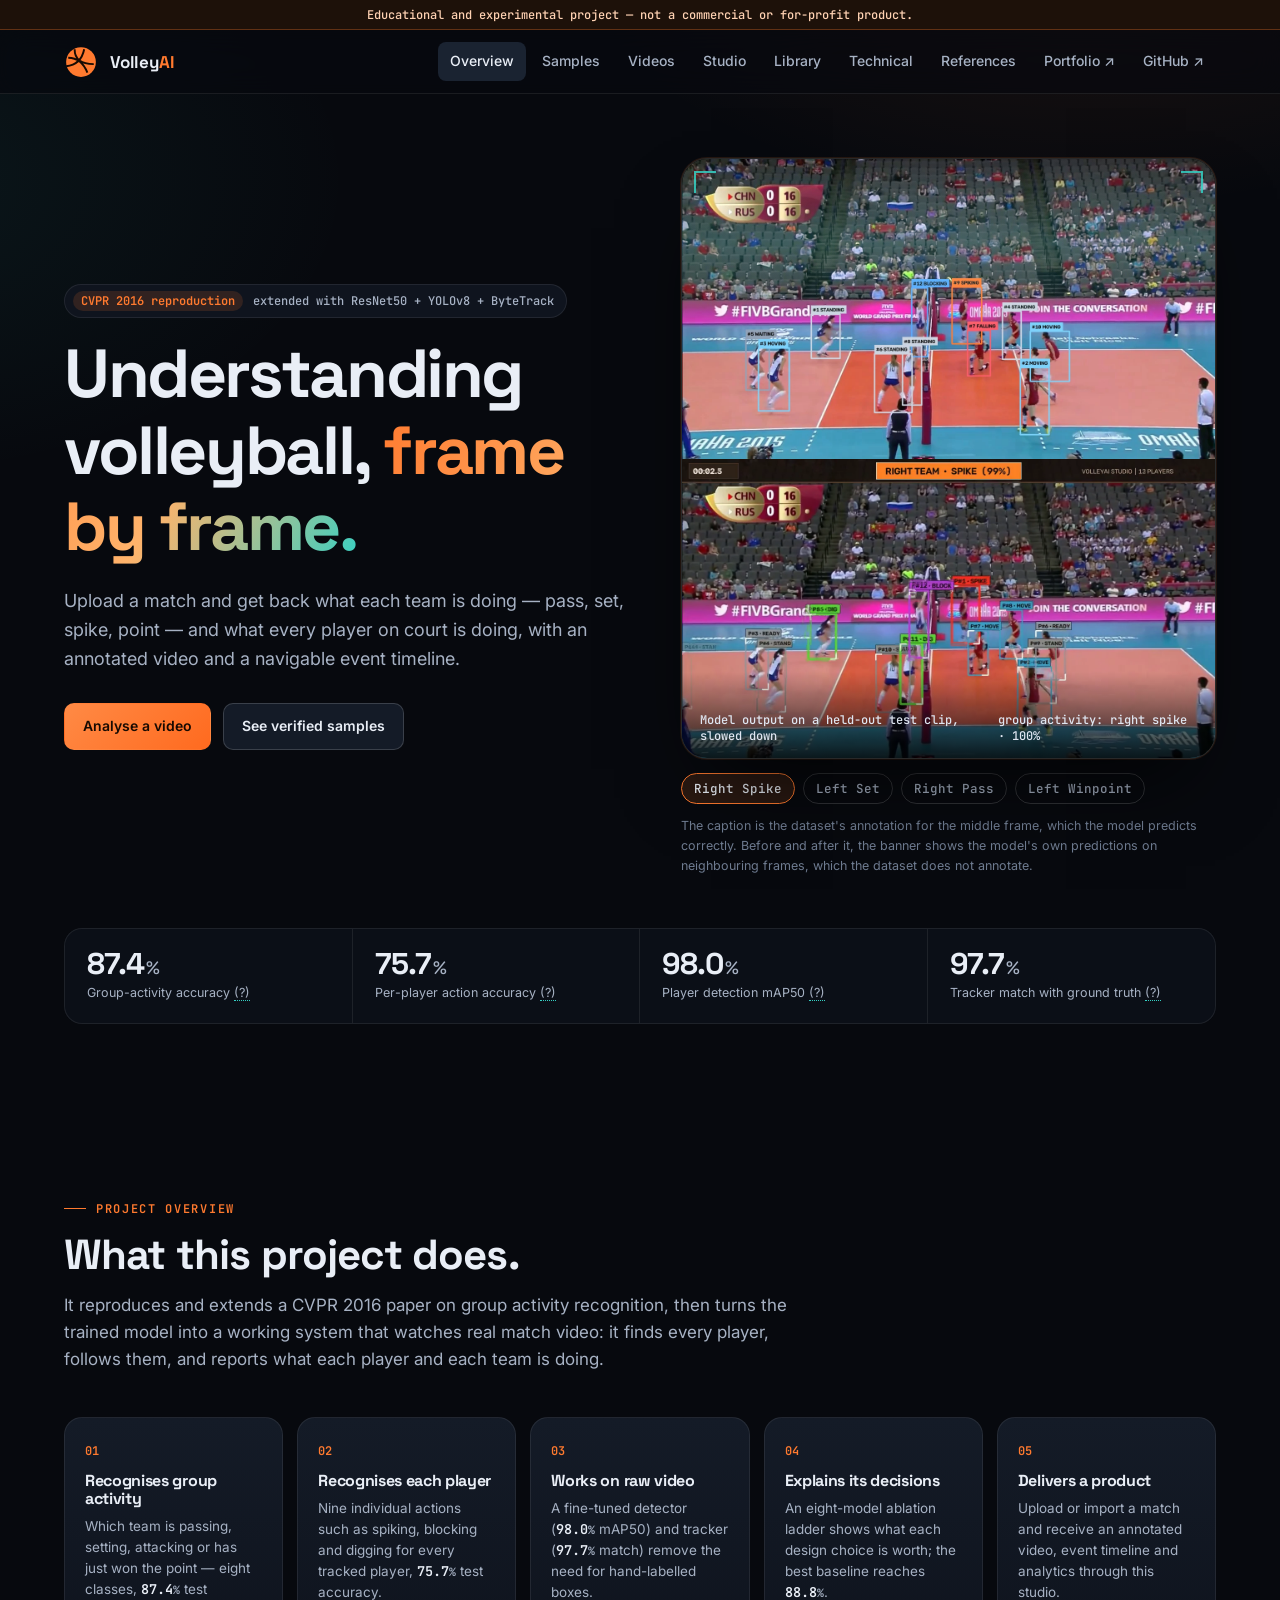
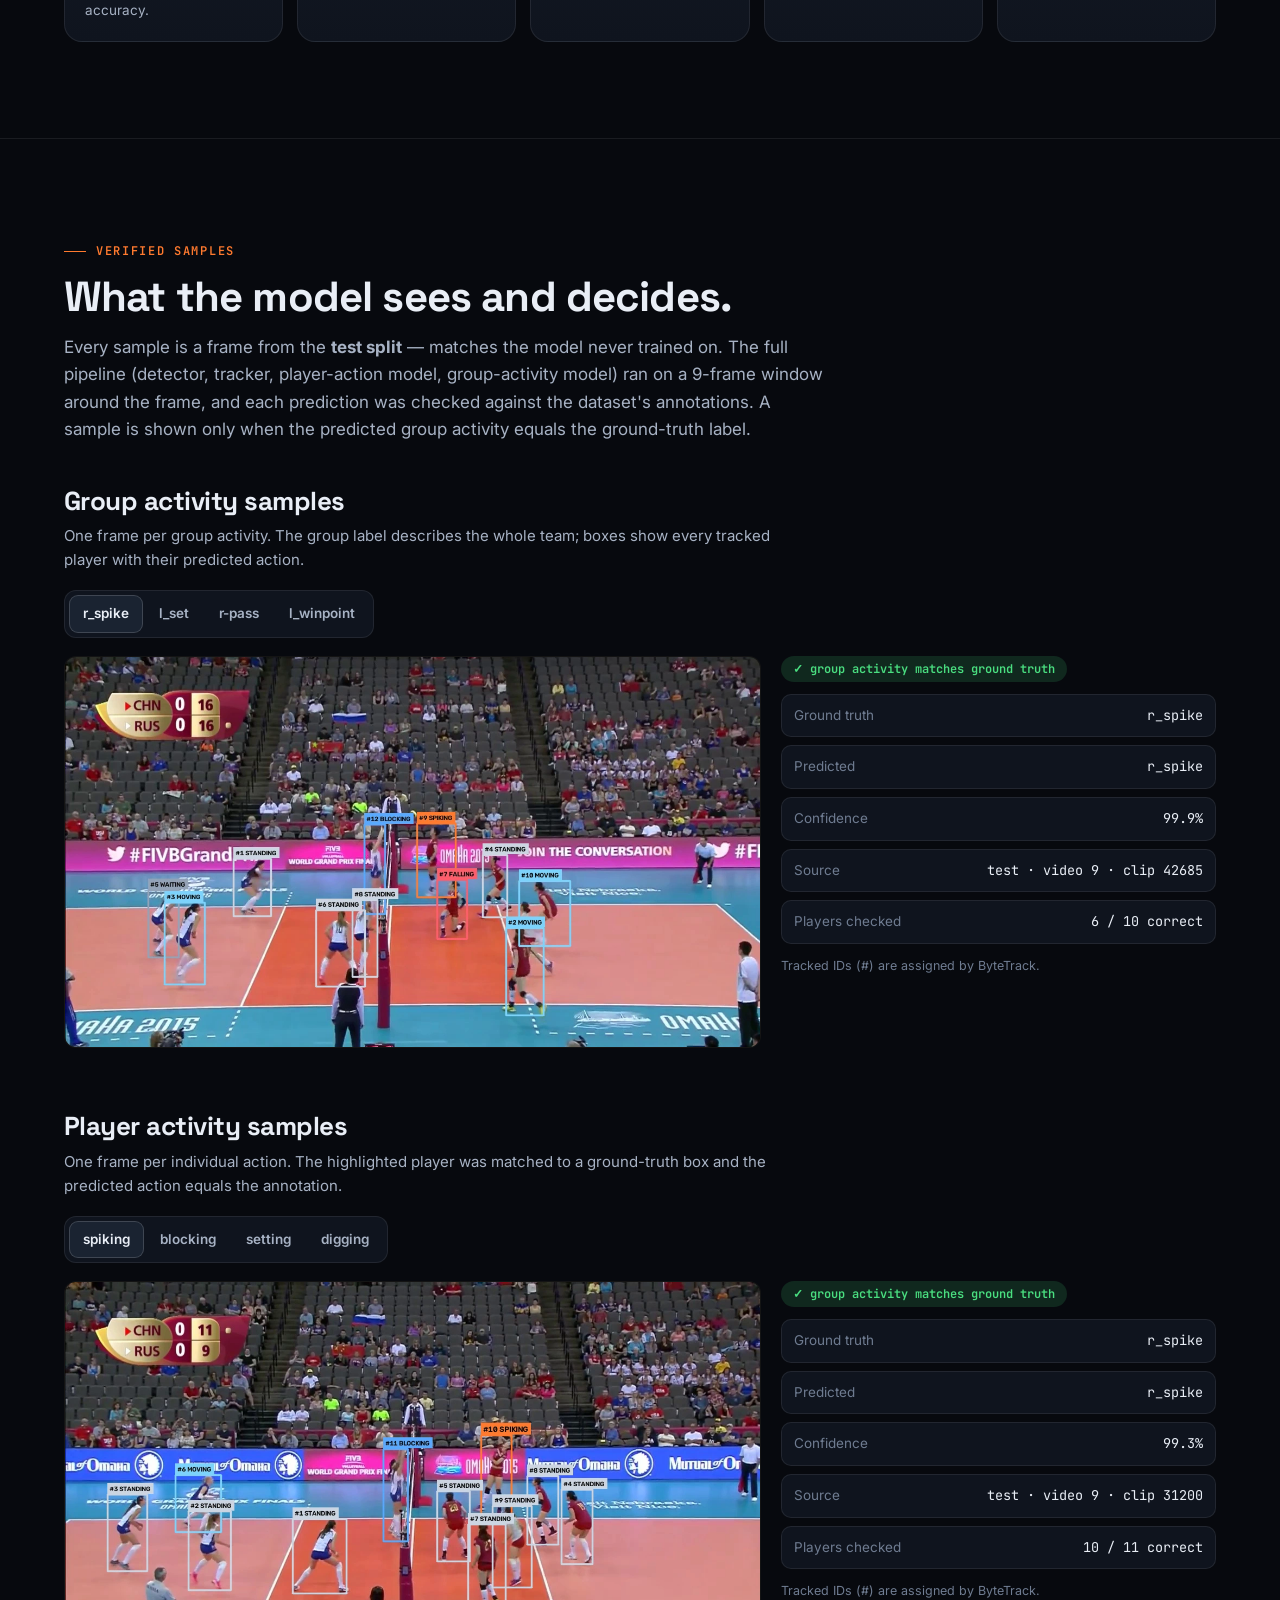
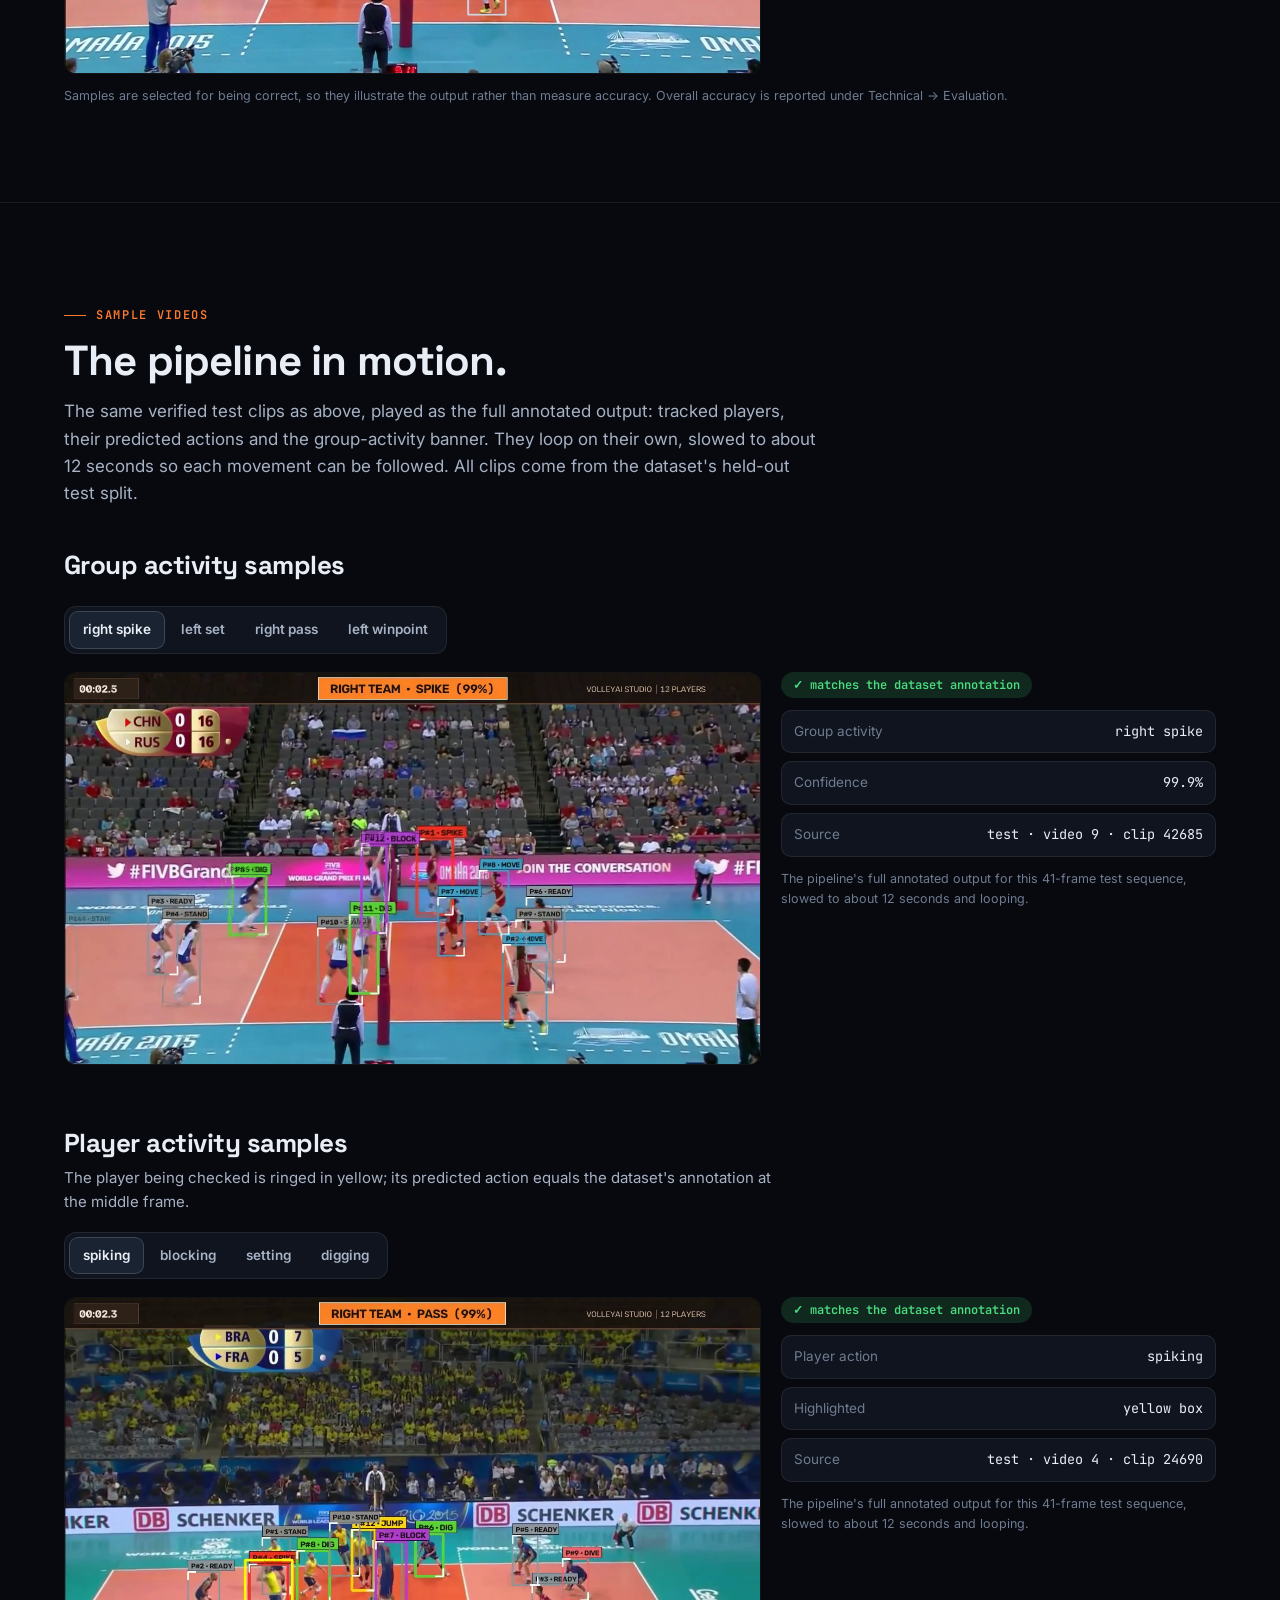
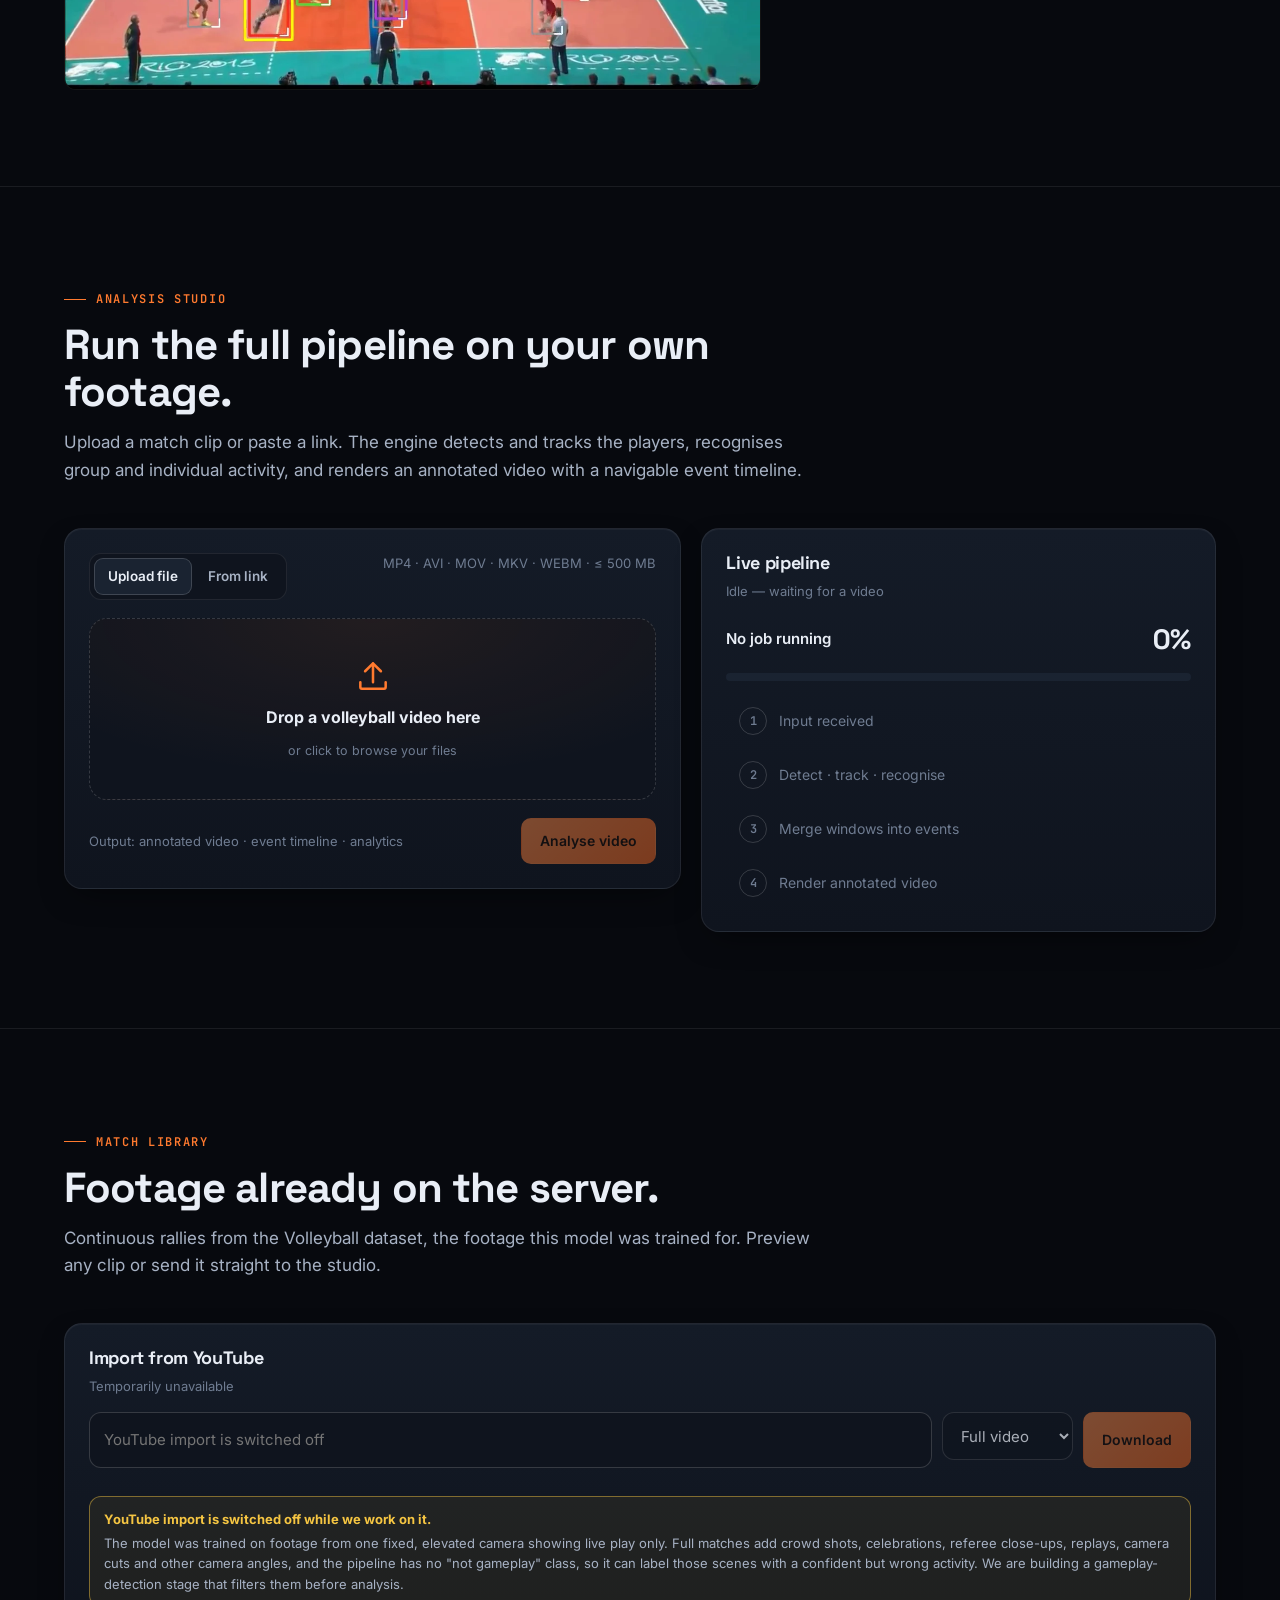
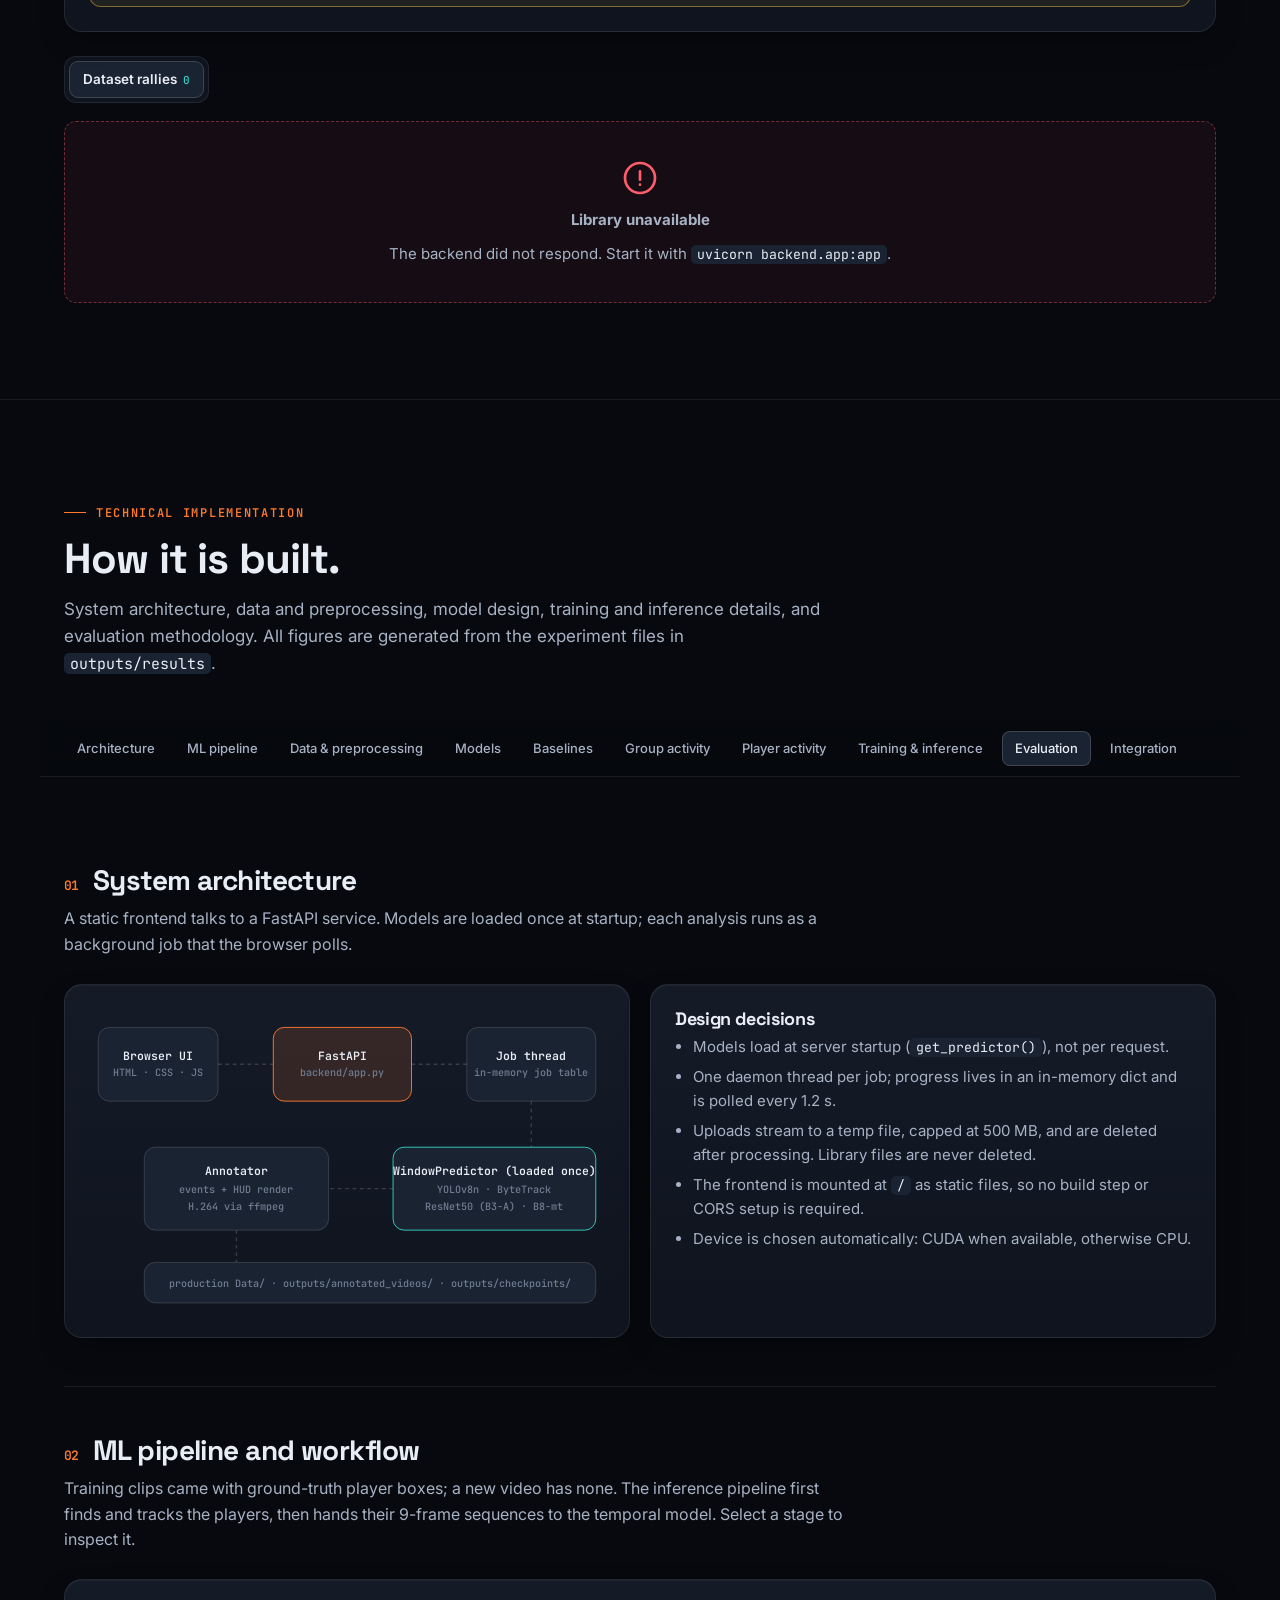
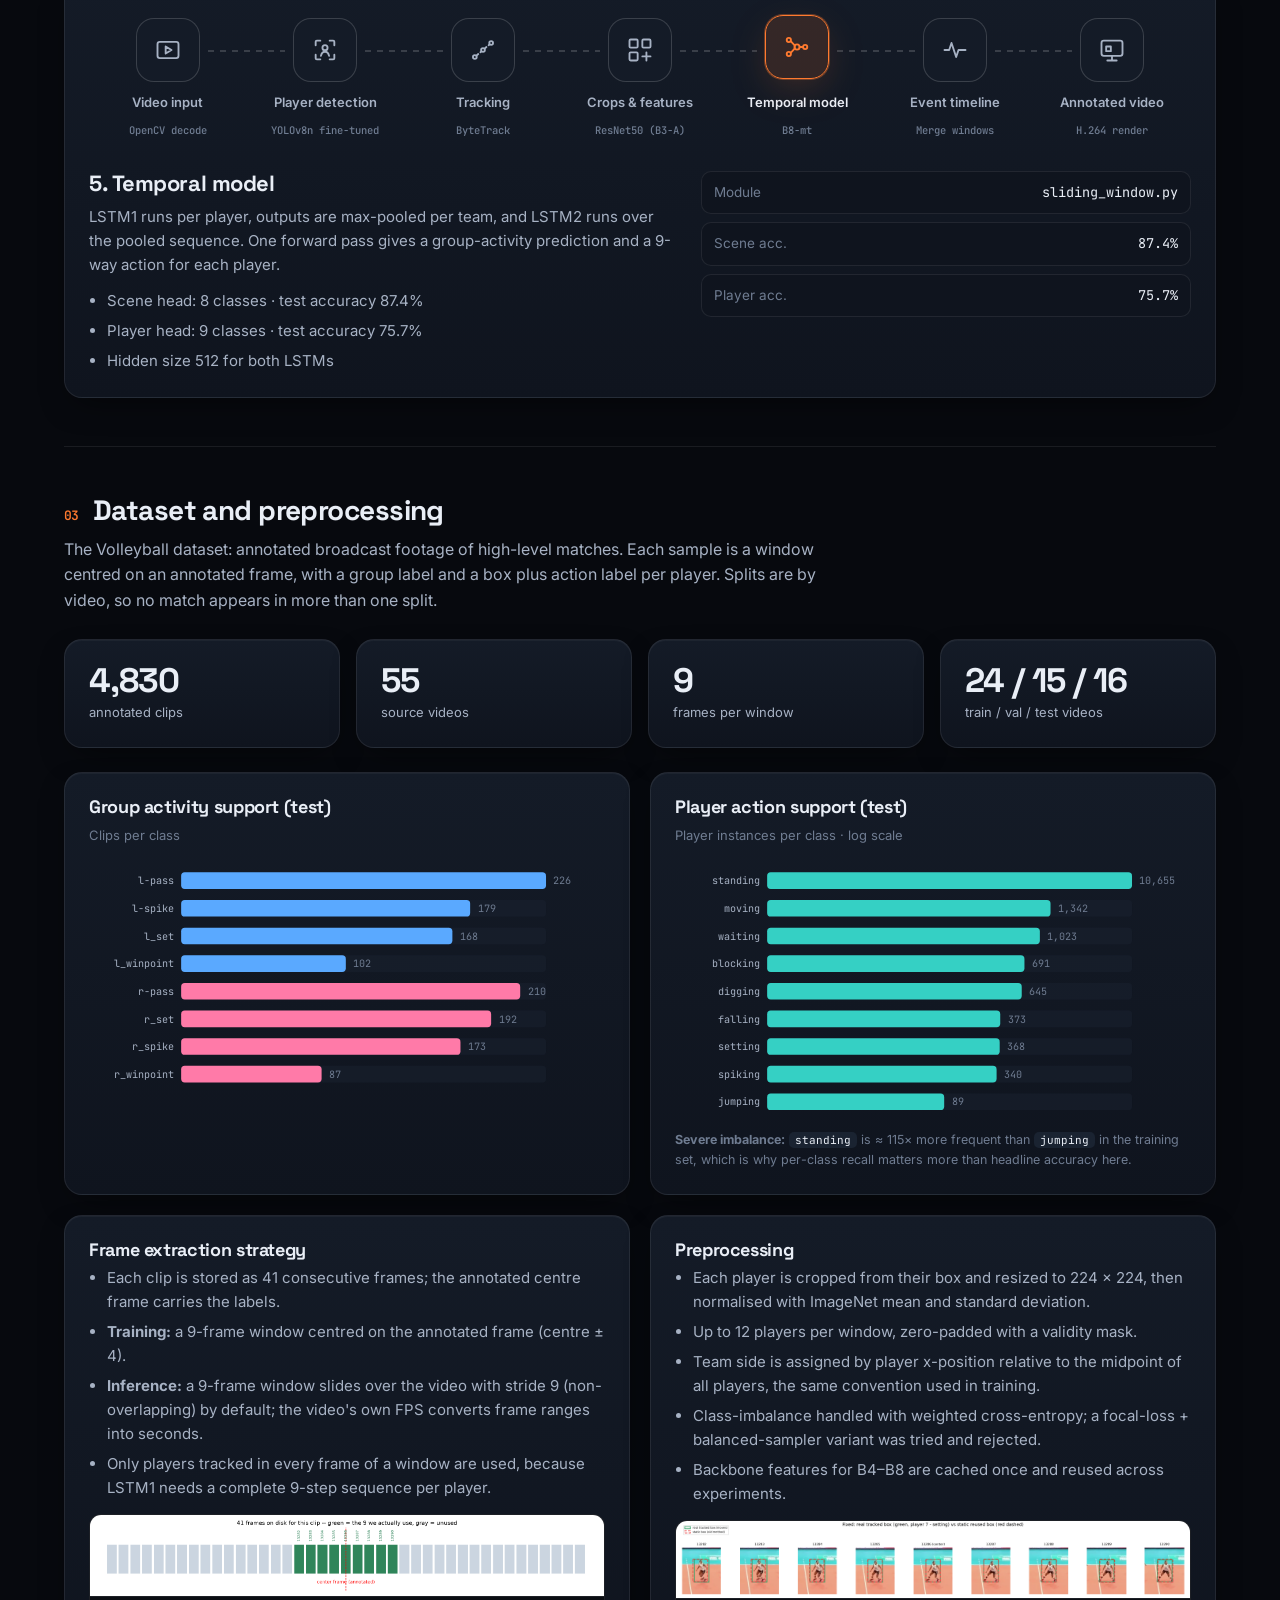
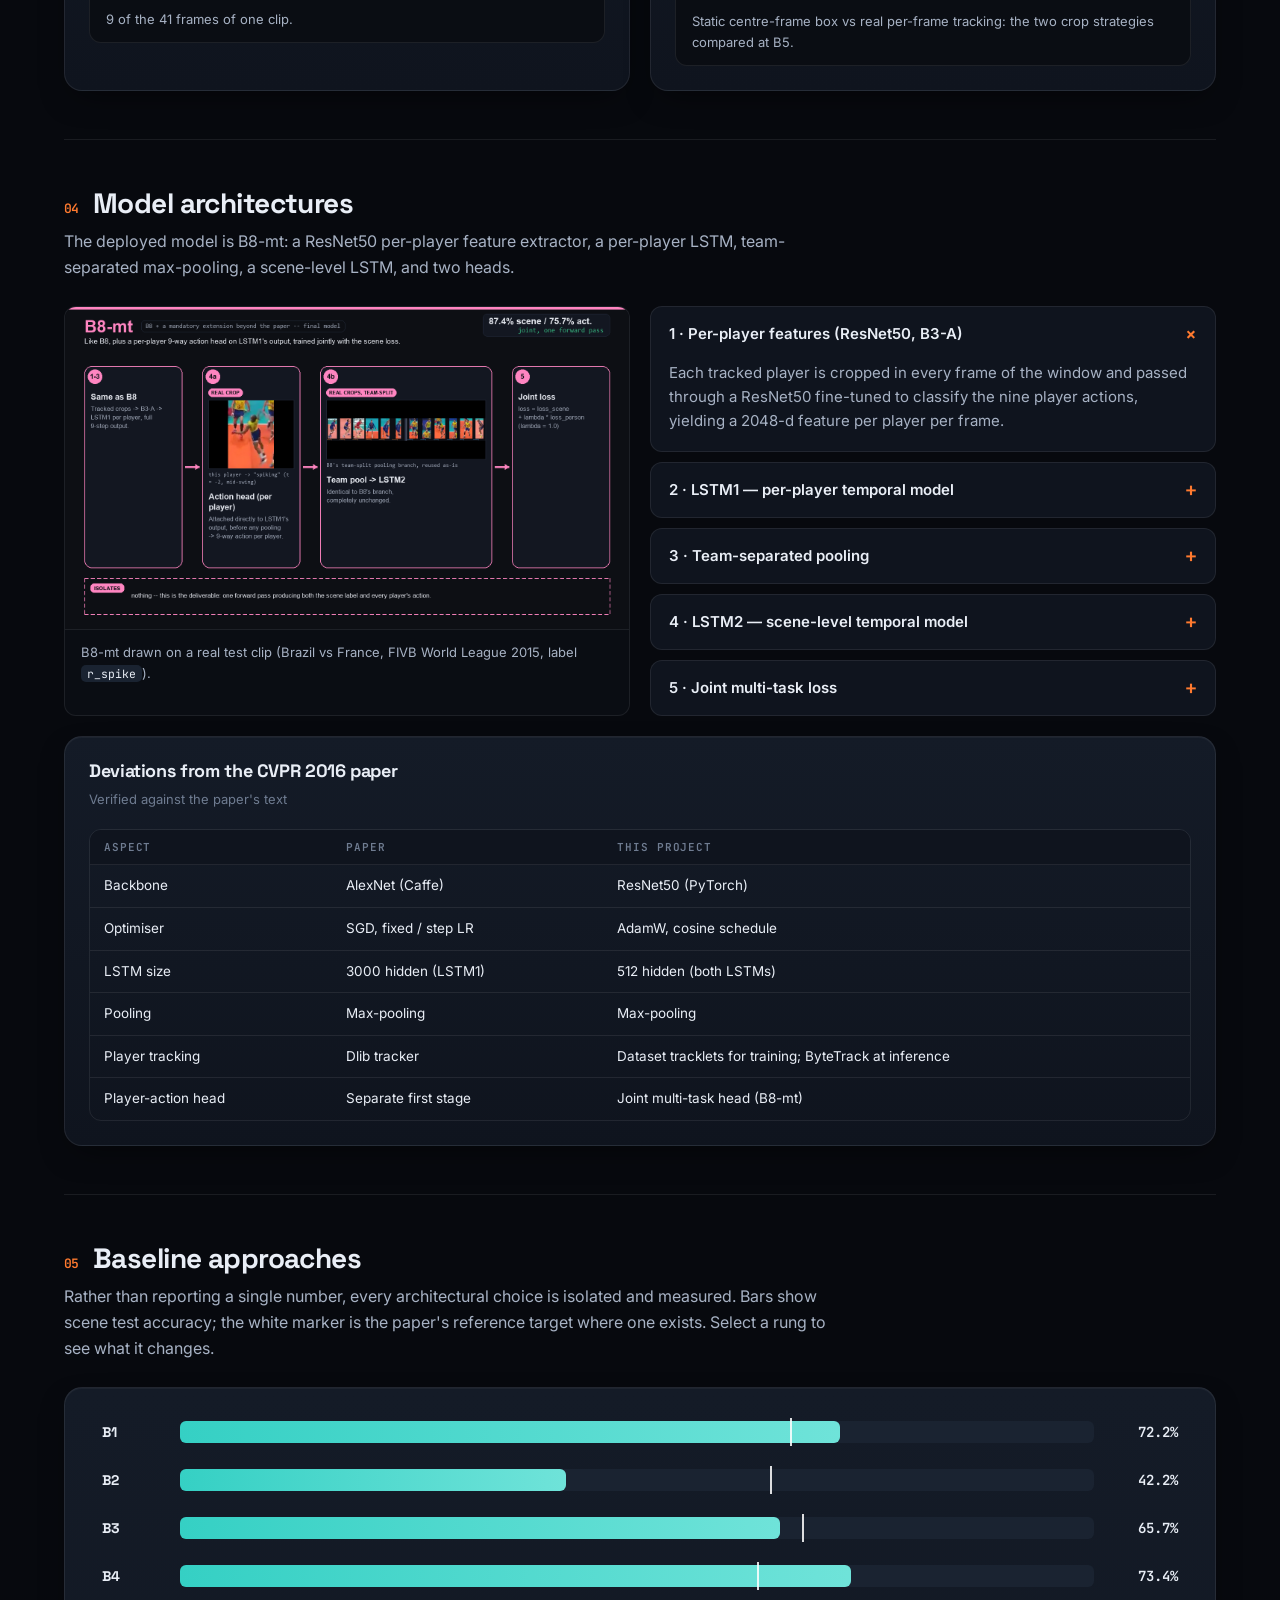
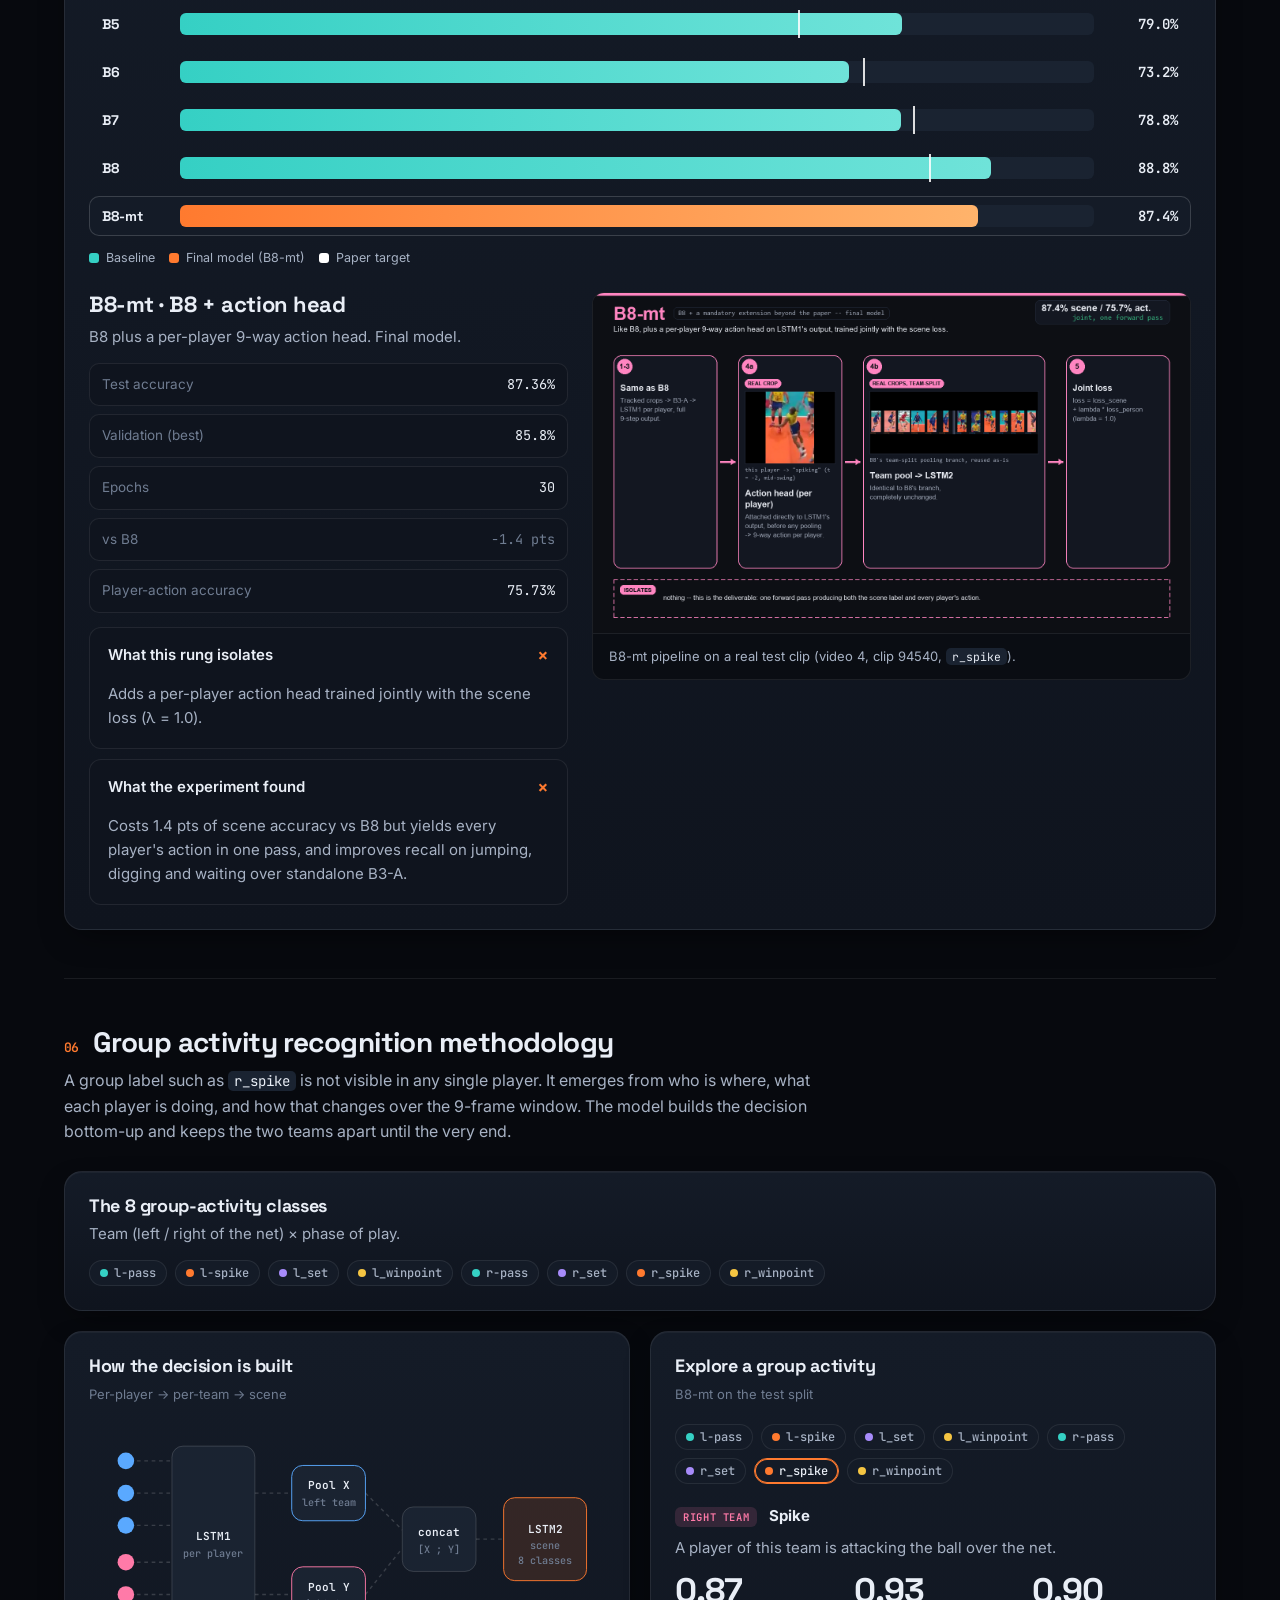
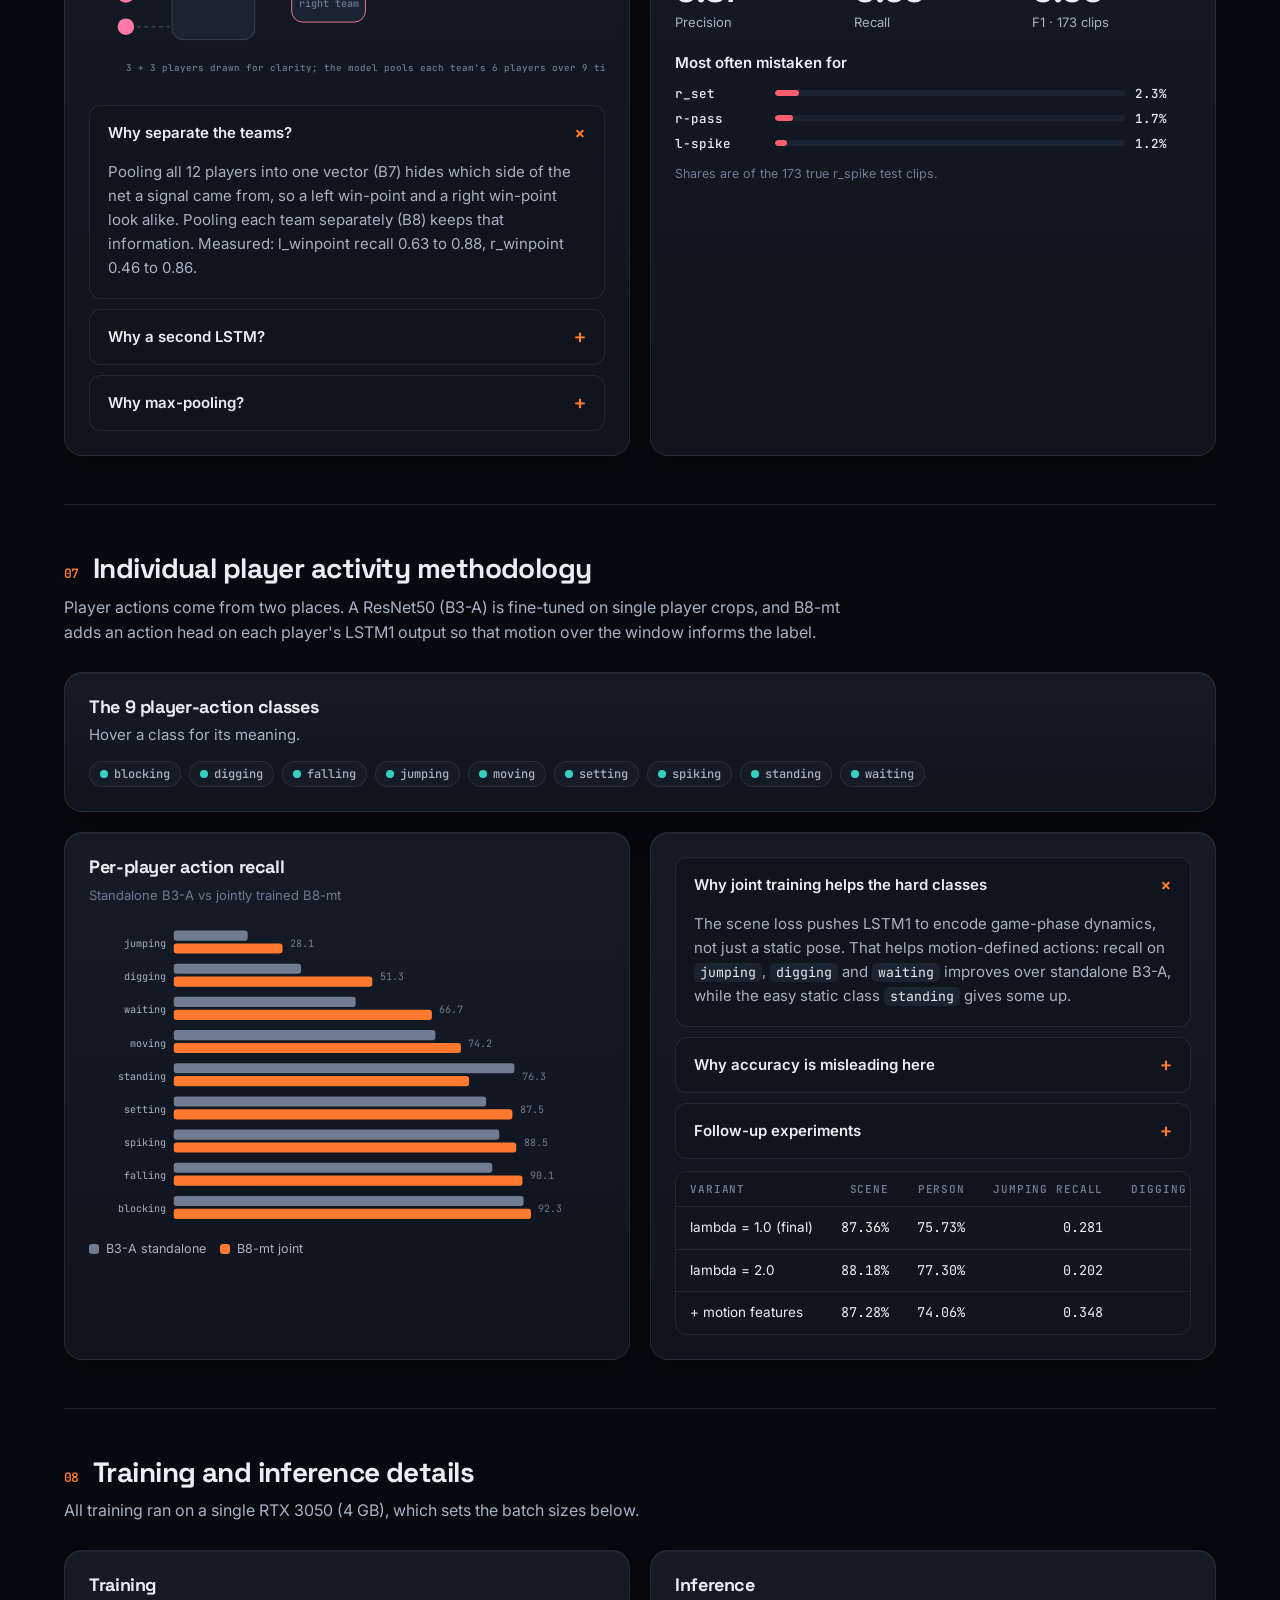
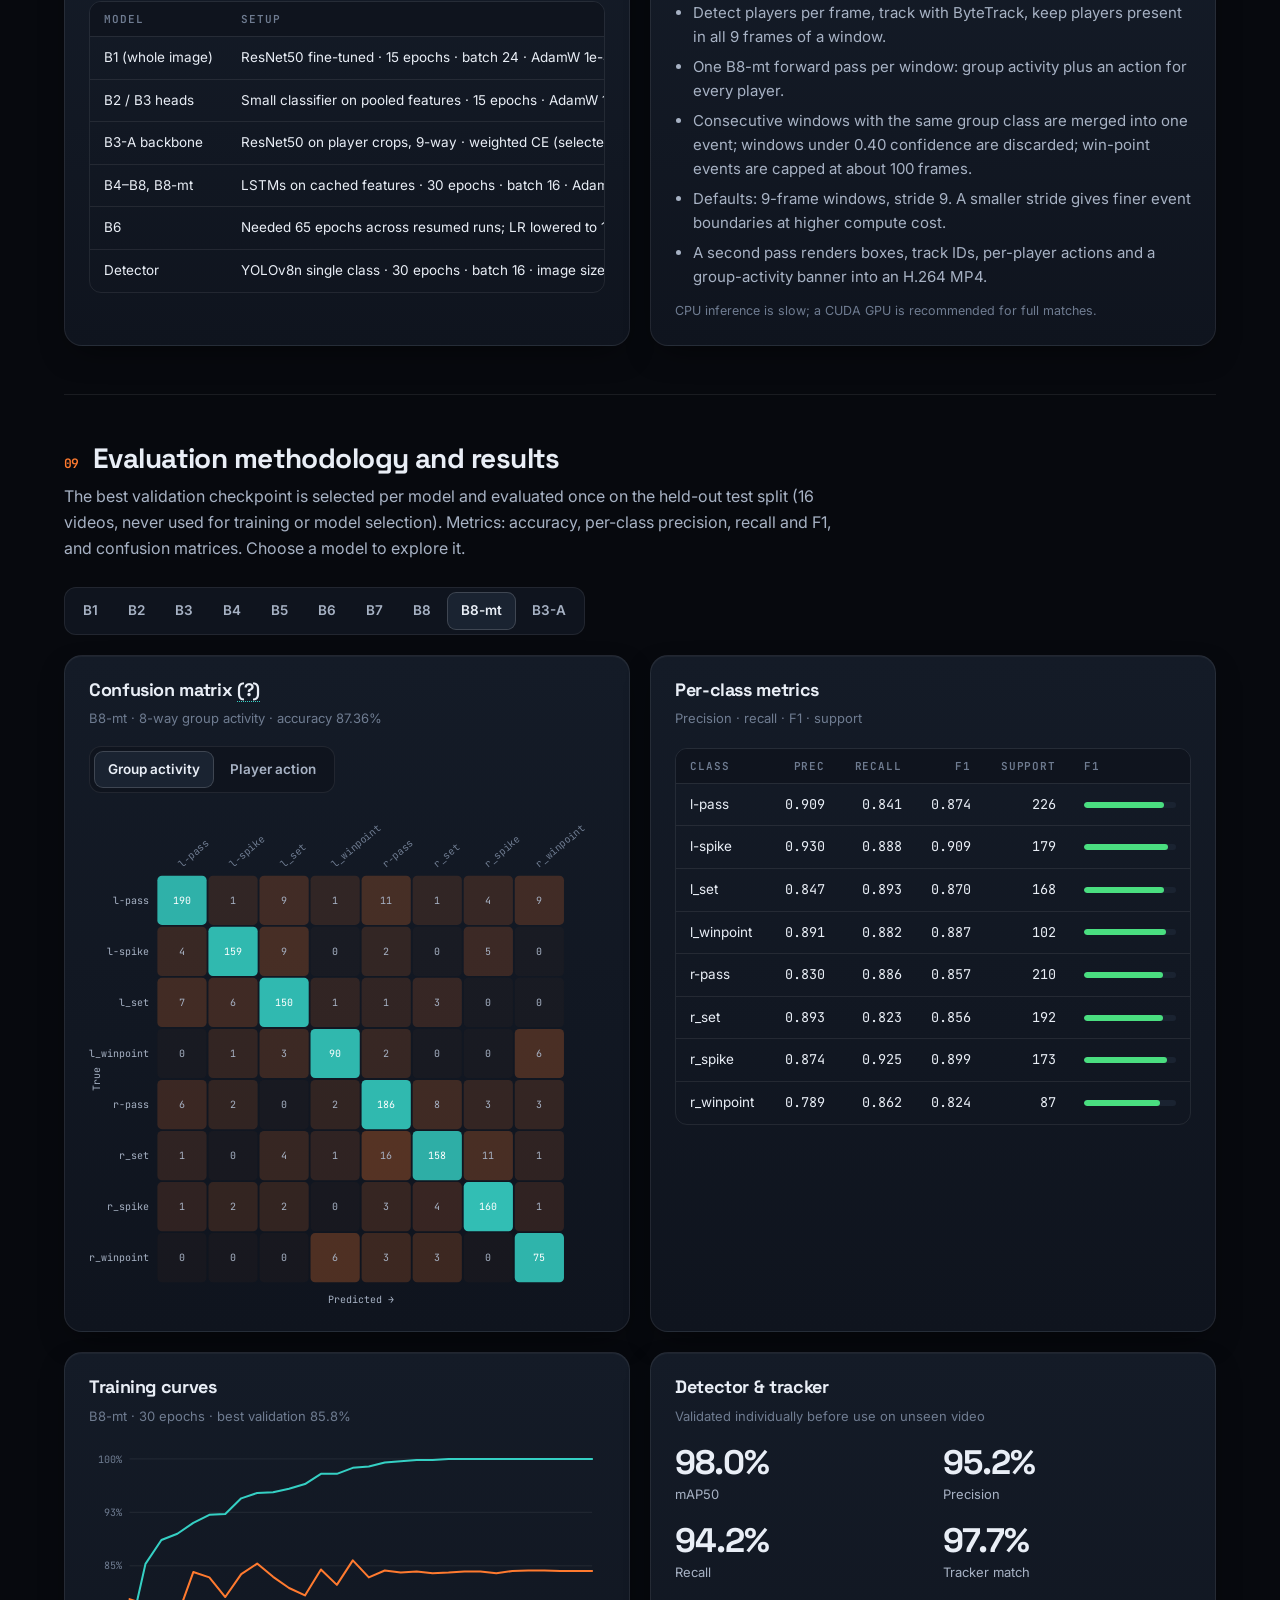
==== commit c1bb541e: "frontend: separate Sample videos section with looping player and group clips, no controls; hero clip" ====
--- a/frontend/index.html
+++ b/frontend/index.html
@@ -28,6 +28,7 @@
       <nav class="nav-links" id="nav-links" aria-label="Primary">
         <a href="#overview">Overview</a>
         <a href="#samples">Samples</a>
+        <a href="#videos">Videos</a>
         <a href="#studio">Studio</a>
         <a href="#library">Library</a>
         <a href="#technical">Technical</a>
@@ -116,6 +117,30 @@
           <div id="ply-view" aria-live="polite"></div>
         </div>
         <p class="note">Samples are selected for being correct, so they illustrate the output rather than measure accuracy. Overall accuracy is reported under Technical → Evaluation.</p>
+      </div>
+    </section>
+
+    <!-- ===== Sample videos ===== -->
+    <section class="section" id="videos">
+      <div class="container">
+        <div class="section-head reveal">
+          <div class="eyebrow">Sample videos</div>
+          <h2>The pipeline in motion.</h2>
+          <p class="lede">The same verified test clips as above, played as the full annotated output: tracked players, their predicted actions and the group-activity banner. They loop on their own, slowed to about 12 seconds so each movement can be followed. All clips come from the dataset's held-out test split.</p>
+        </div>
+
+        <div class="sub-block reveal">
+          <h3 class="sub-h">Group activity samples</h3>
+          <div class="tabs" id="vgrp-tabs" role="tablist" aria-label="Group activity video" style="margin-top:18px"></div>
+          <div id="vgrp-view" aria-live="polite"></div>
+        </div>
+
+        <div class="sub-block reveal">
+          <h3 class="sub-h">Player activity samples</h3>
+          <p class="muted" style="max-width:720px">The player being checked is ringed in yellow; its predicted action equals the dataset's annotation at the middle frame.</p>
+          <div class="tabs" id="vply-tabs" role="tablist" aria-label="Player activity video" style="margin-top:18px"></div>
+          <div id="vply-view" aria-live="polite"></div>
+        </div>
       </div>
     </section>
 
--- a/frontend/css/sections.css
+++ b/frontend/css/sections.css
@@ -316,3 +316,6 @@
 .chip-btn:hover { color: var(--text); border-color: var(--text-3); }
 .chip-btn.active { color: var(--text); border-color: var(--accent); background: var(--accent-soft); }
 .chip-btn:focus-visible { outline: 2px solid var(--accent-2); outline-offset: 2px; }
+
+.loop-video, .frame-card video { pointer-events: none; }
+.loop-video::-webkit-media-controls, .frame-card video::-webkit-media-controls { display: none !important; }
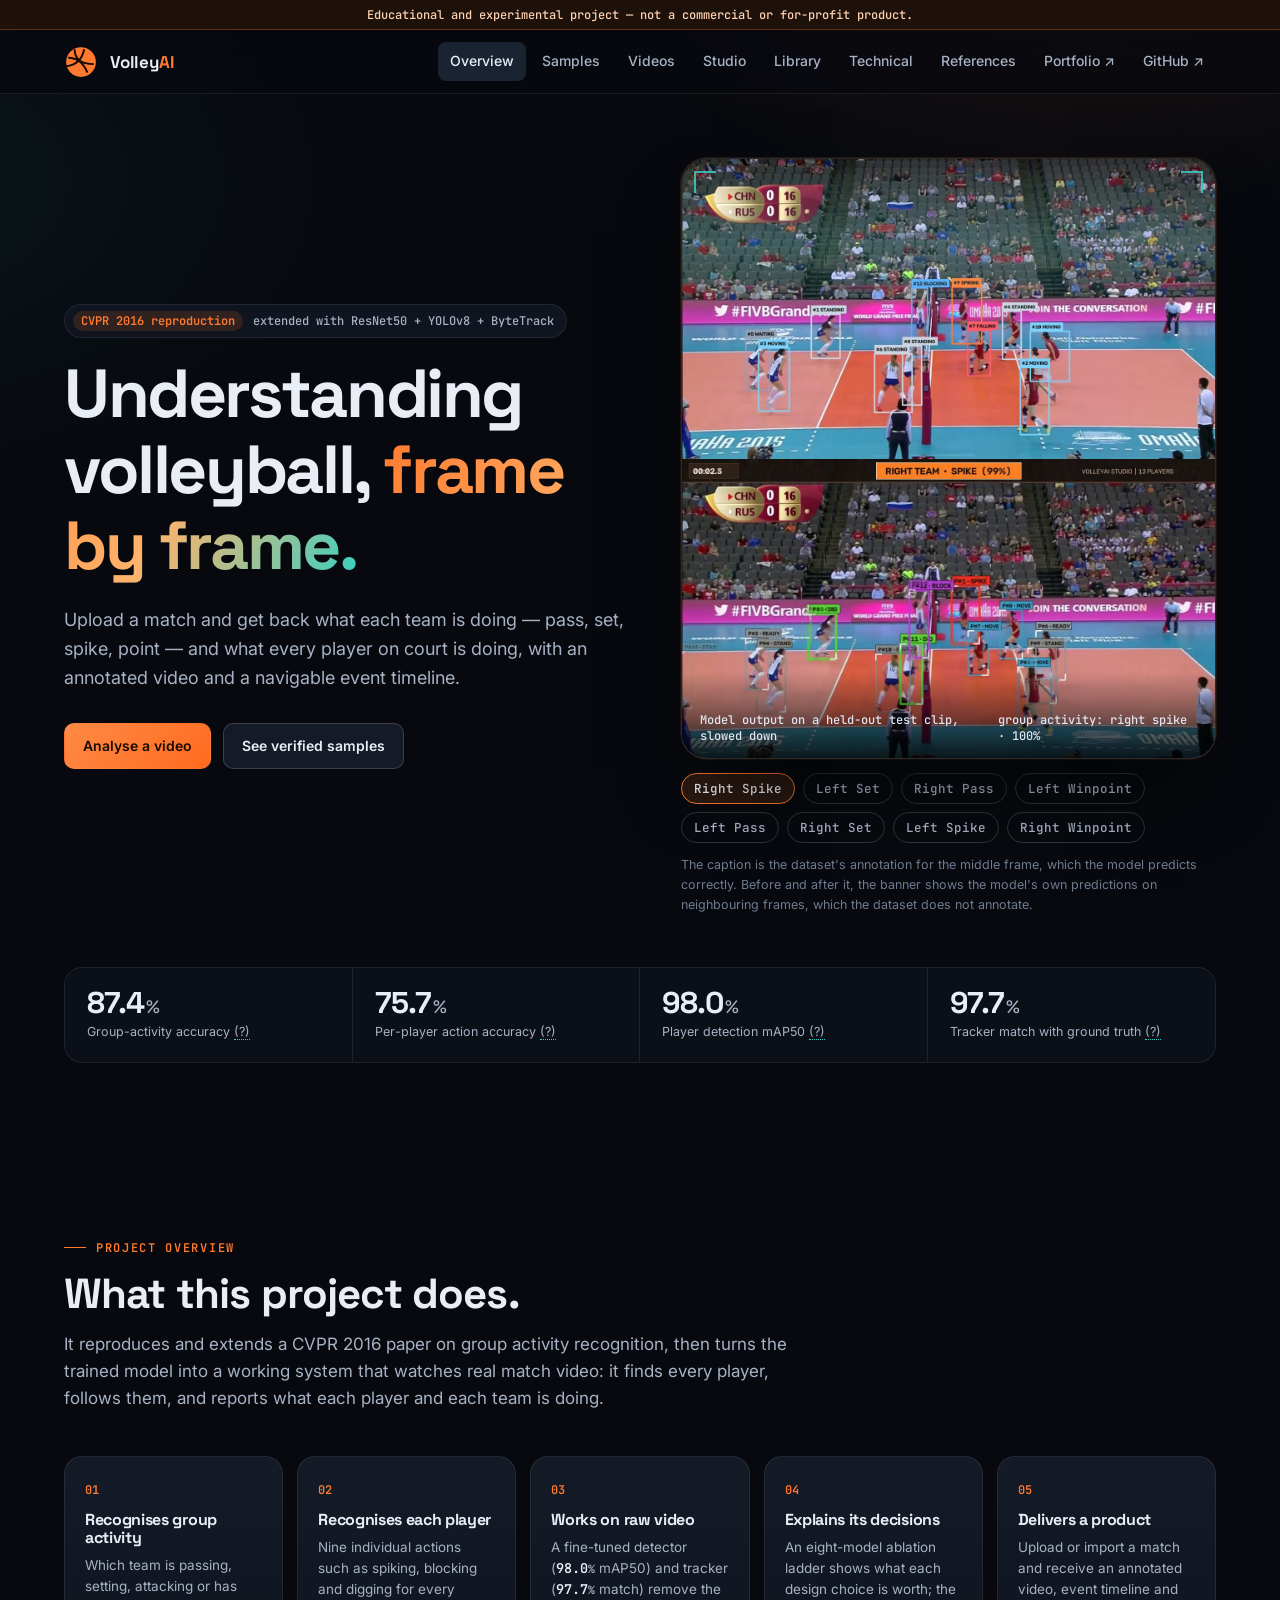
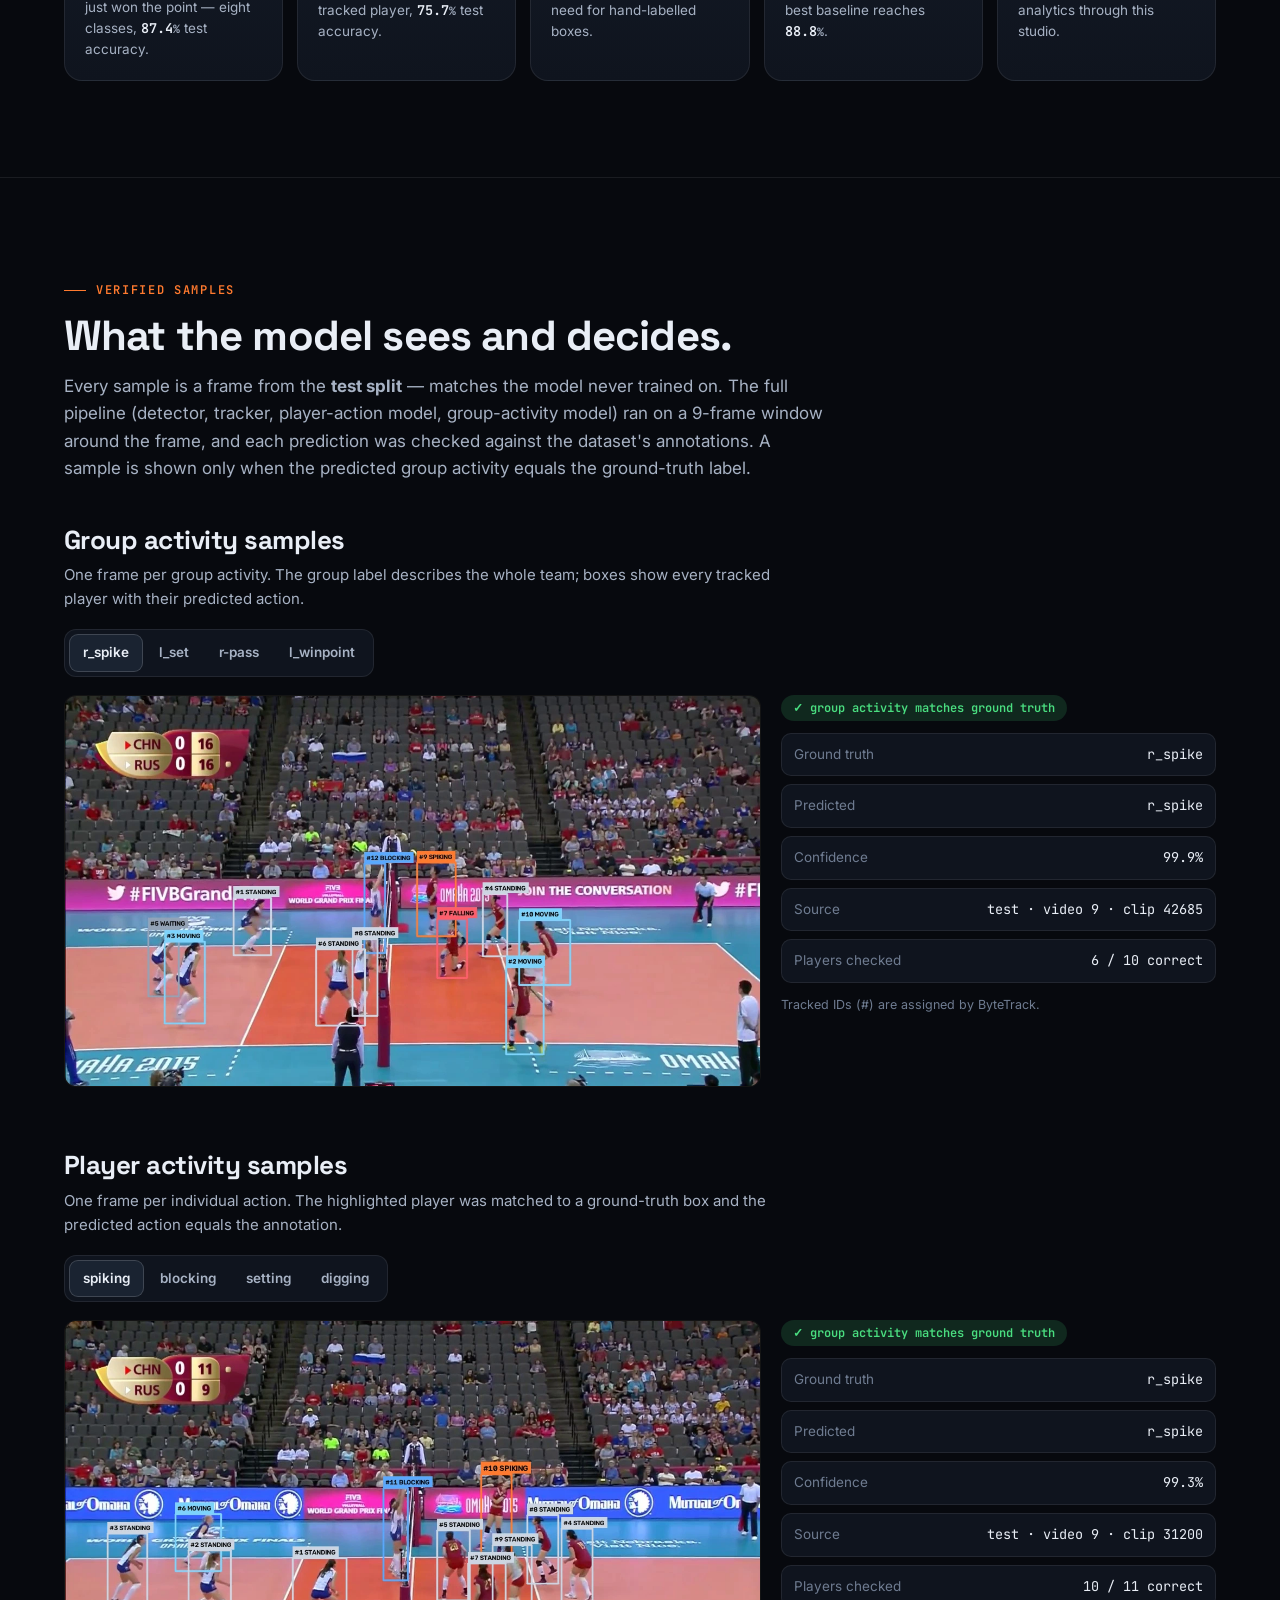
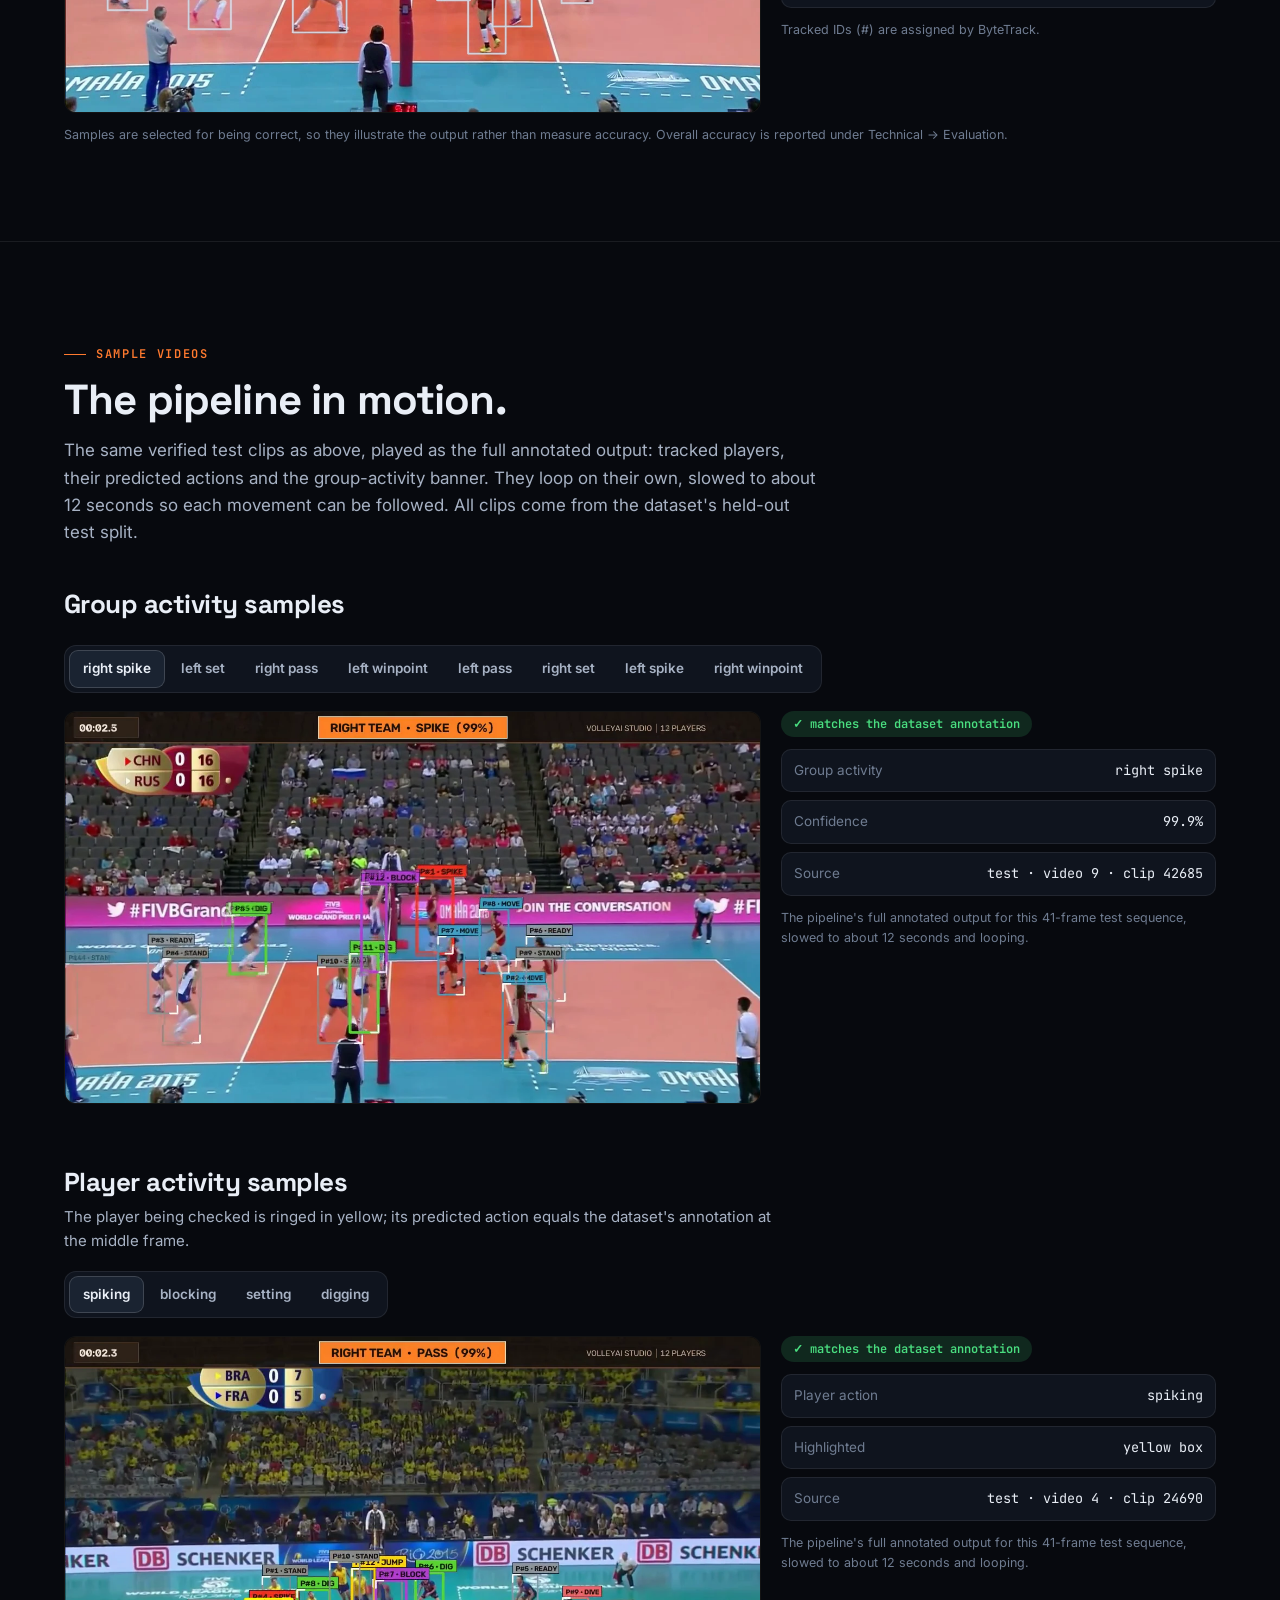
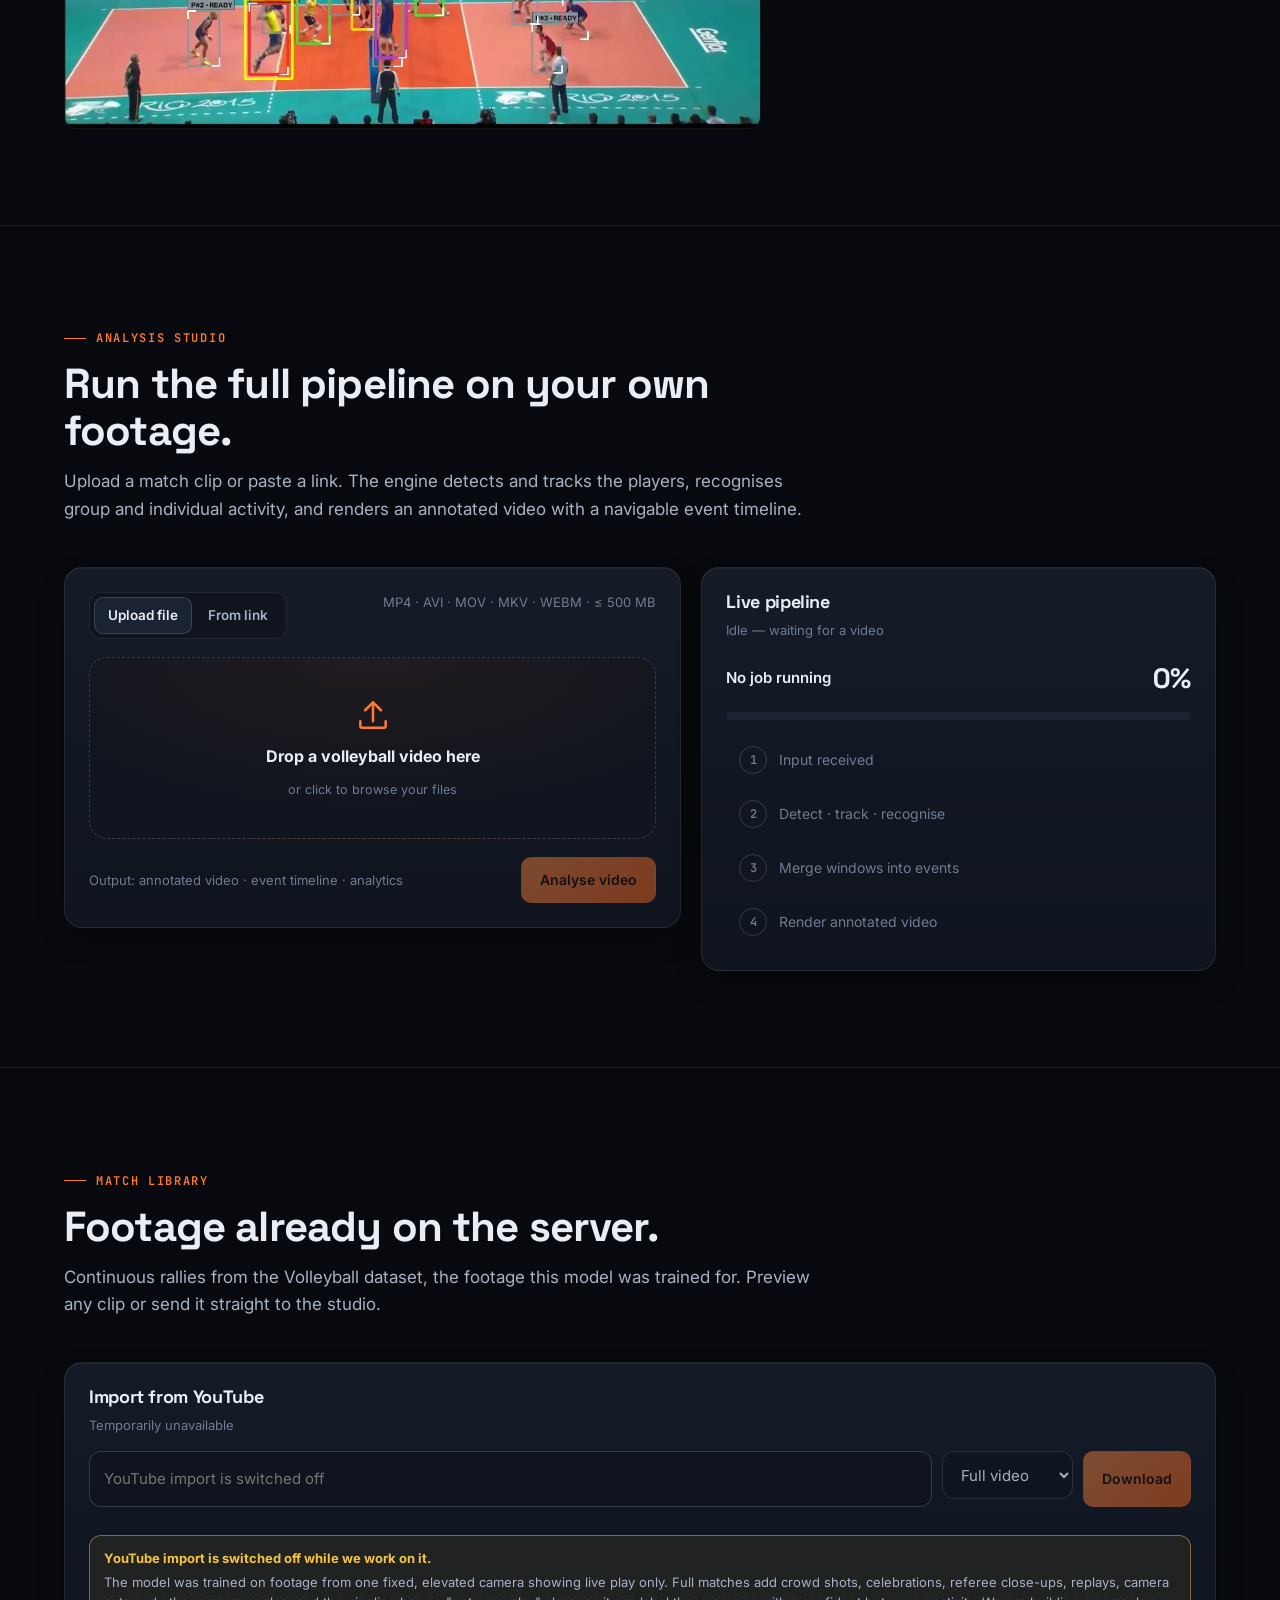
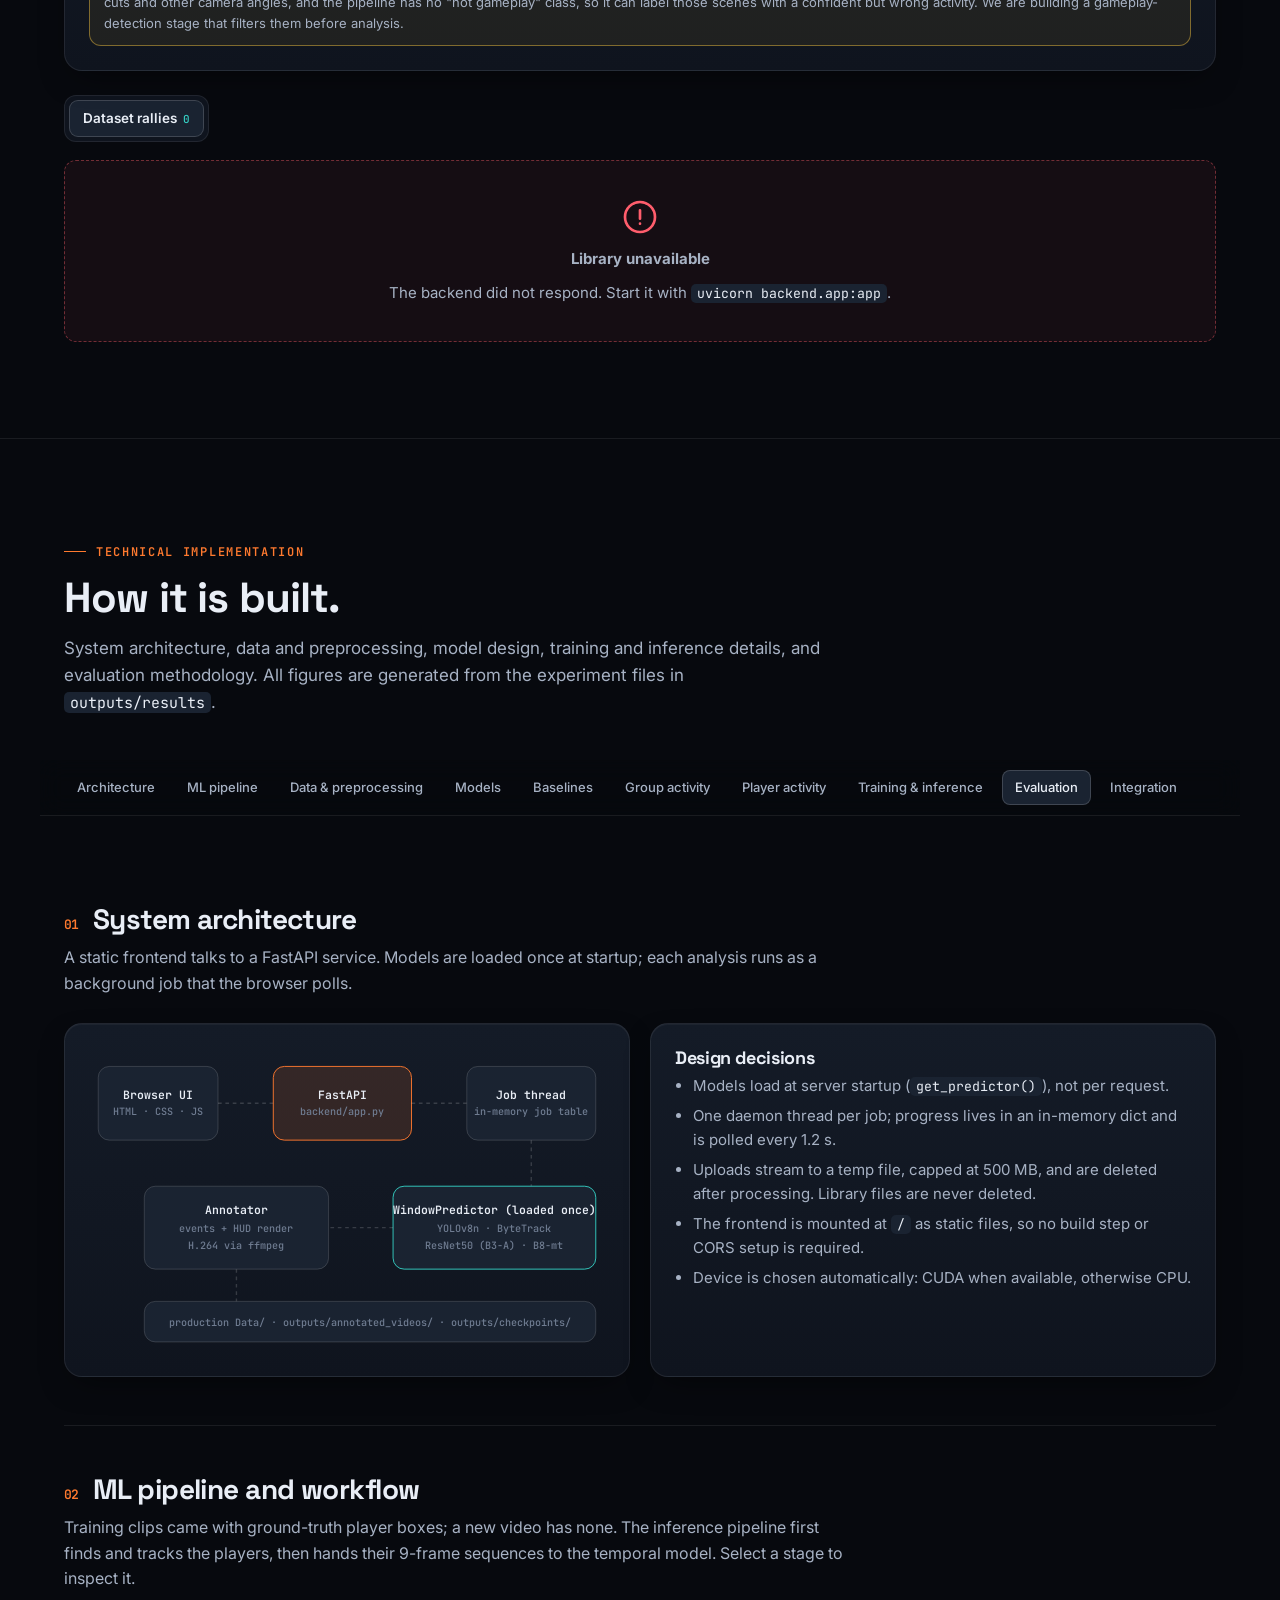
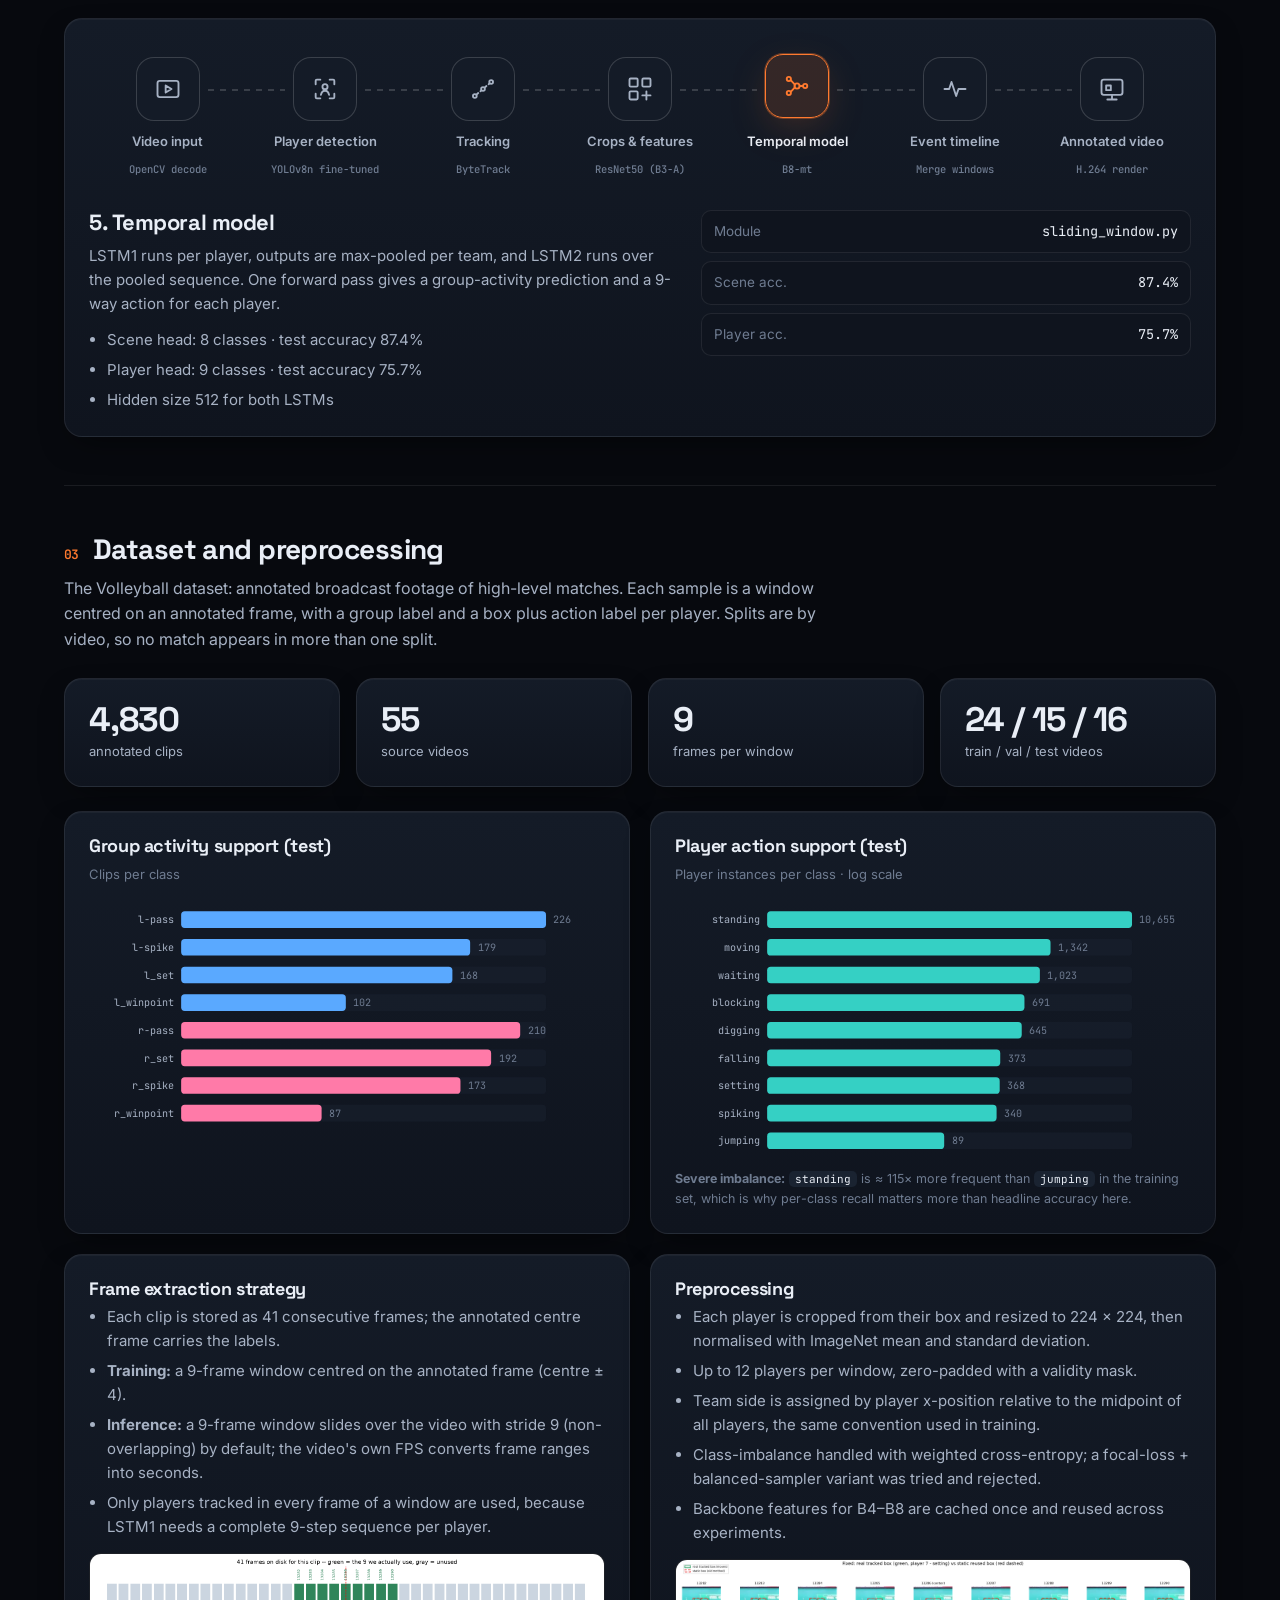
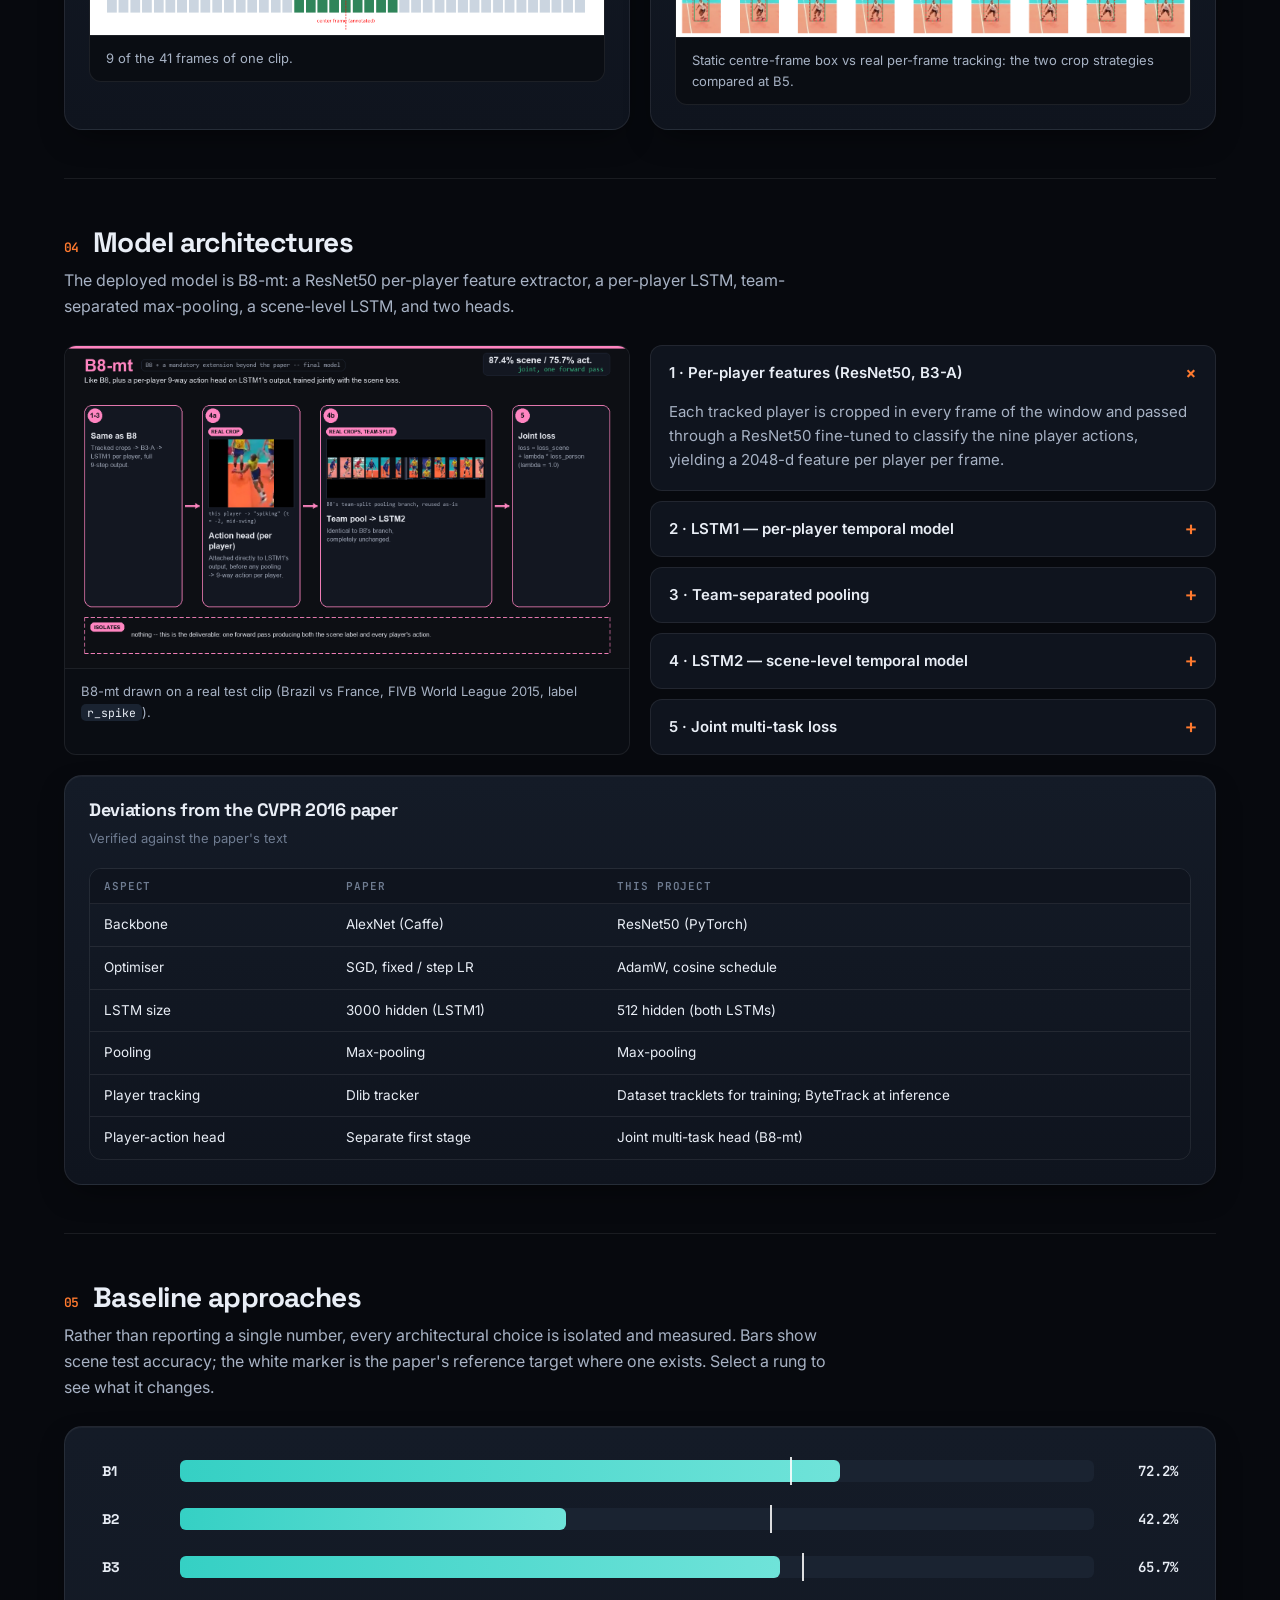
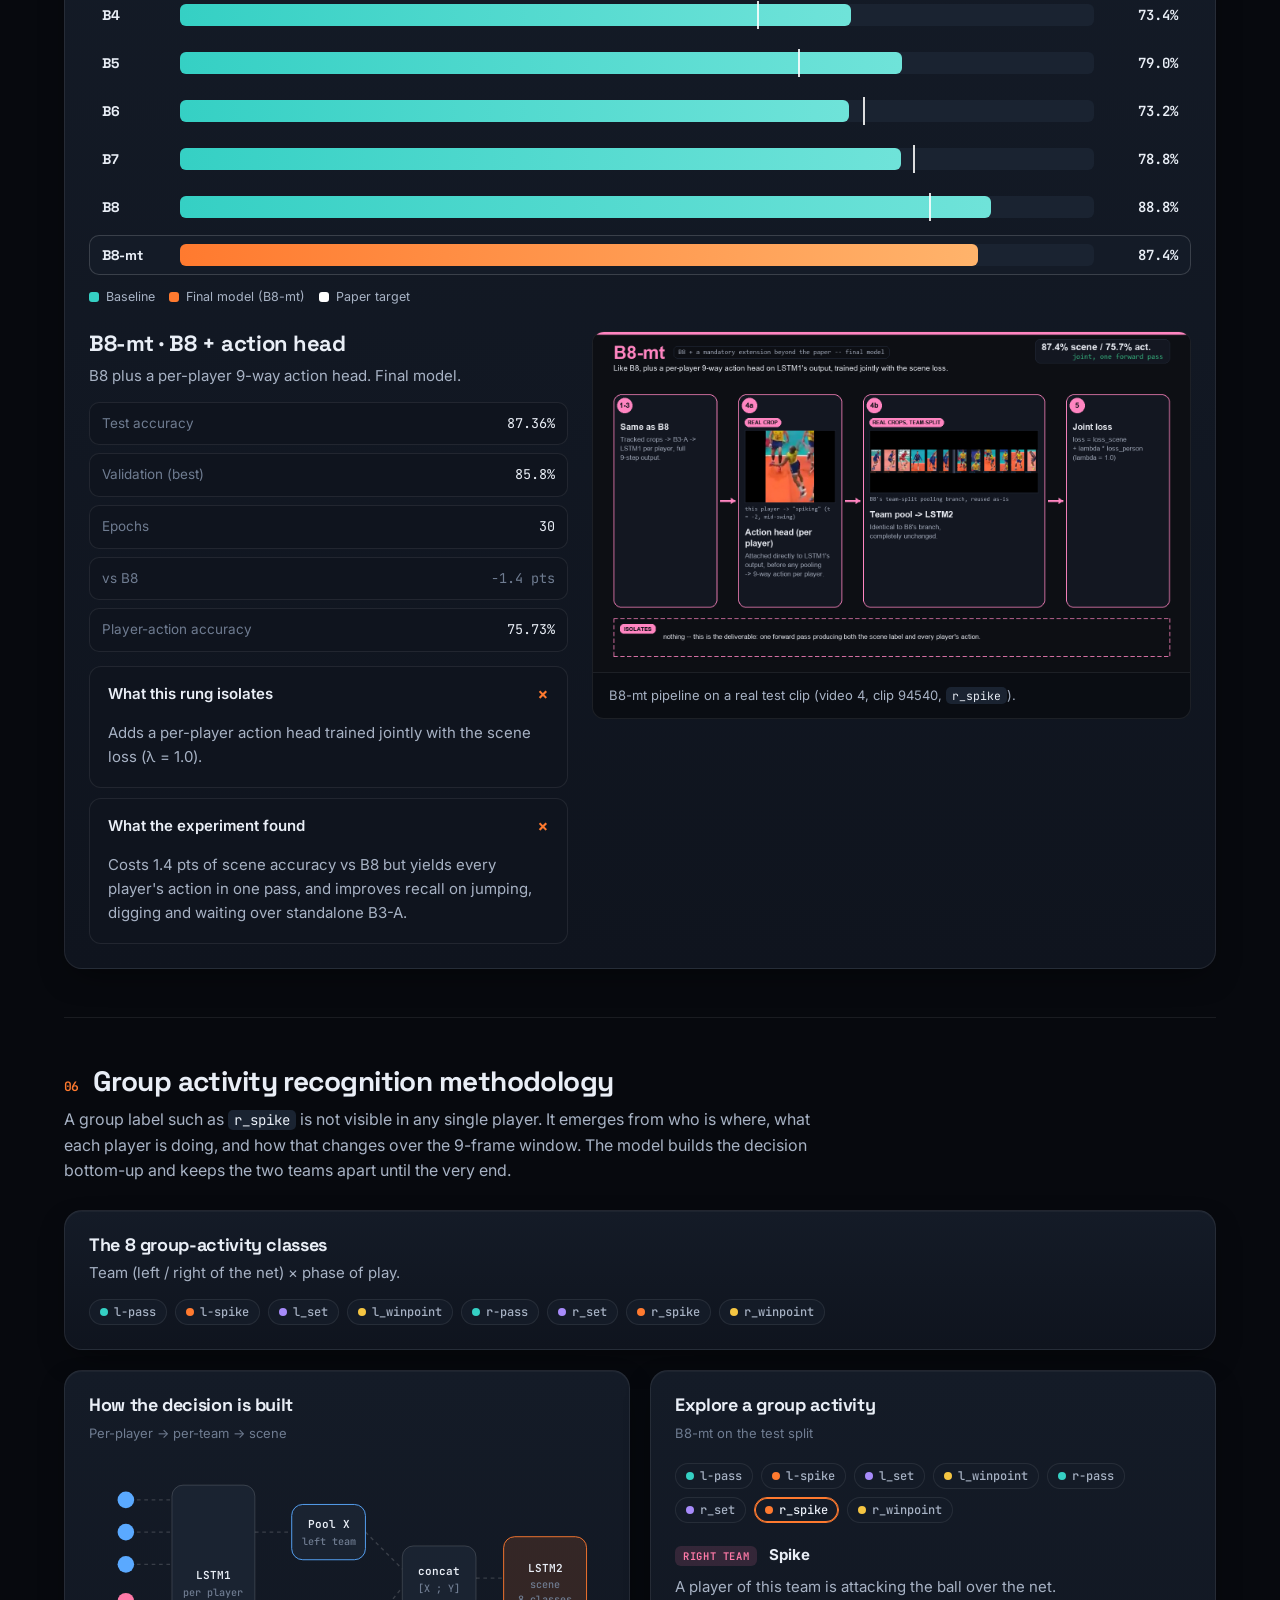
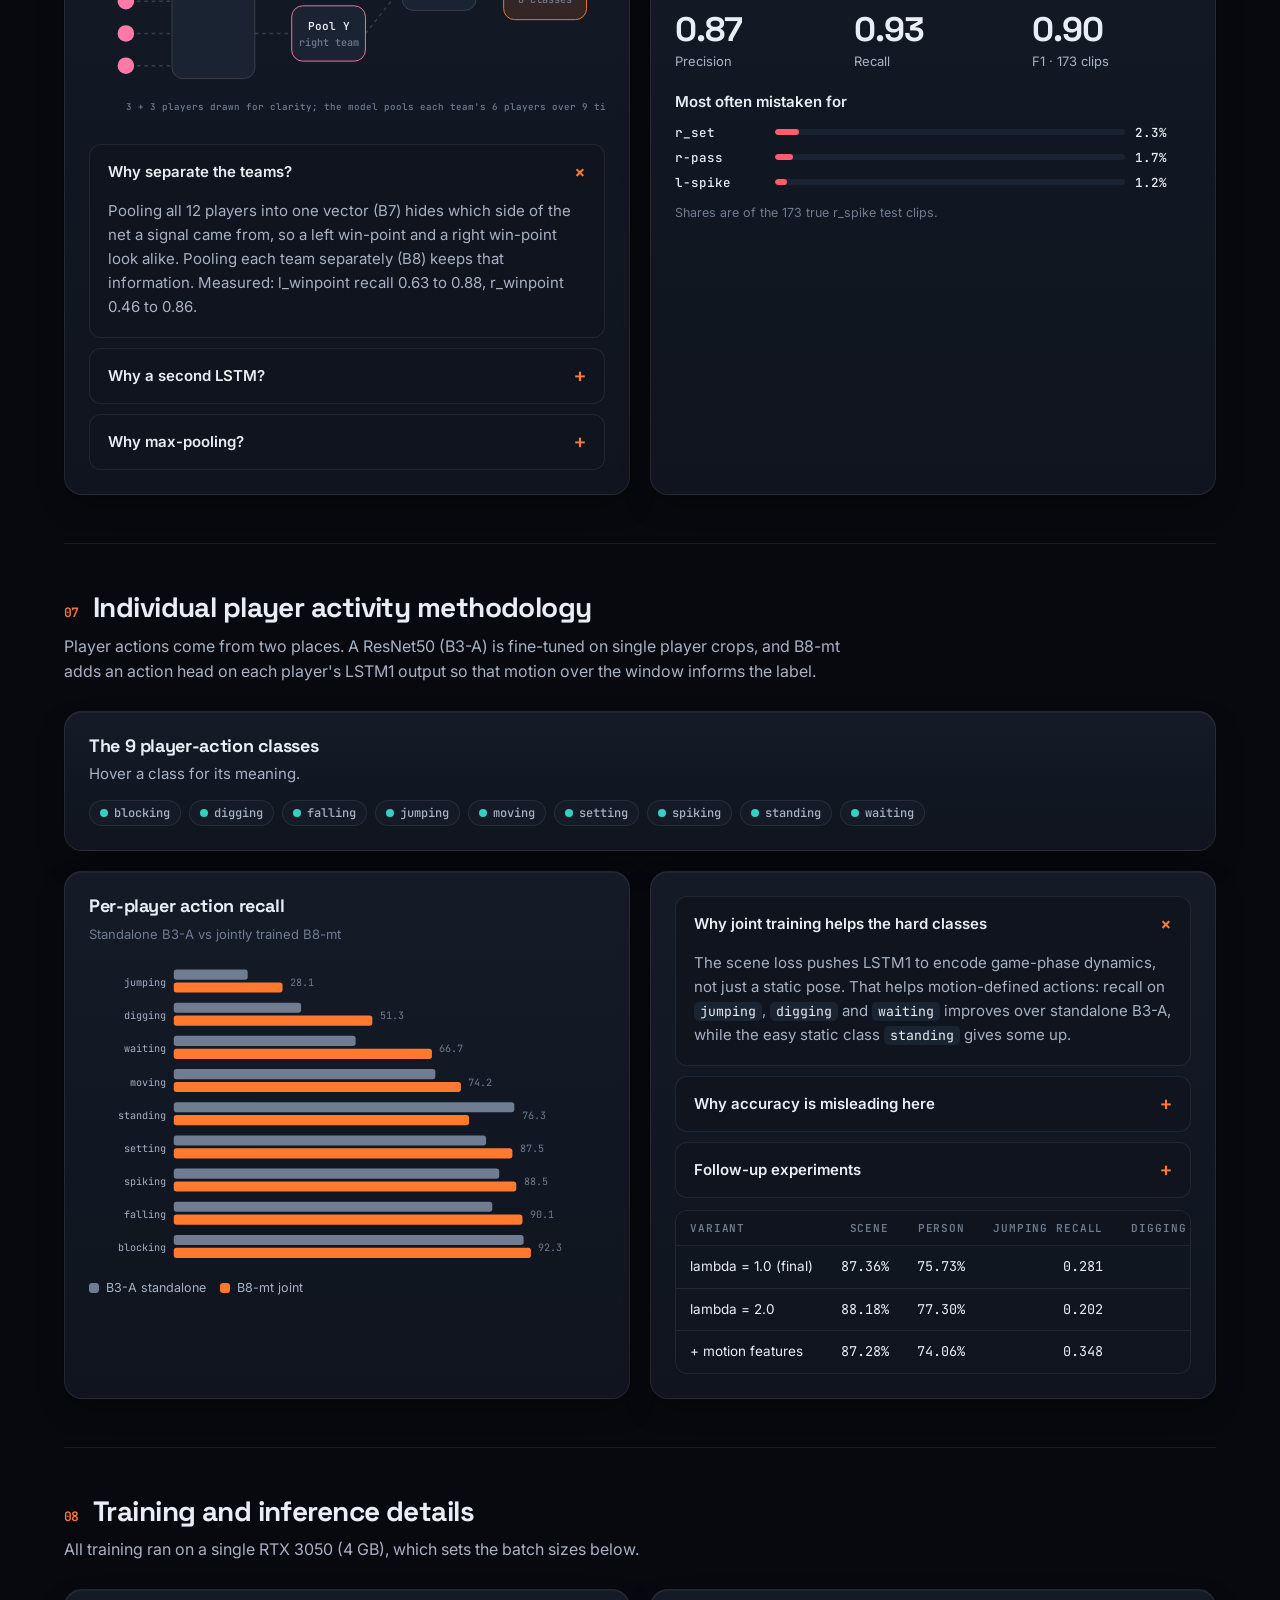
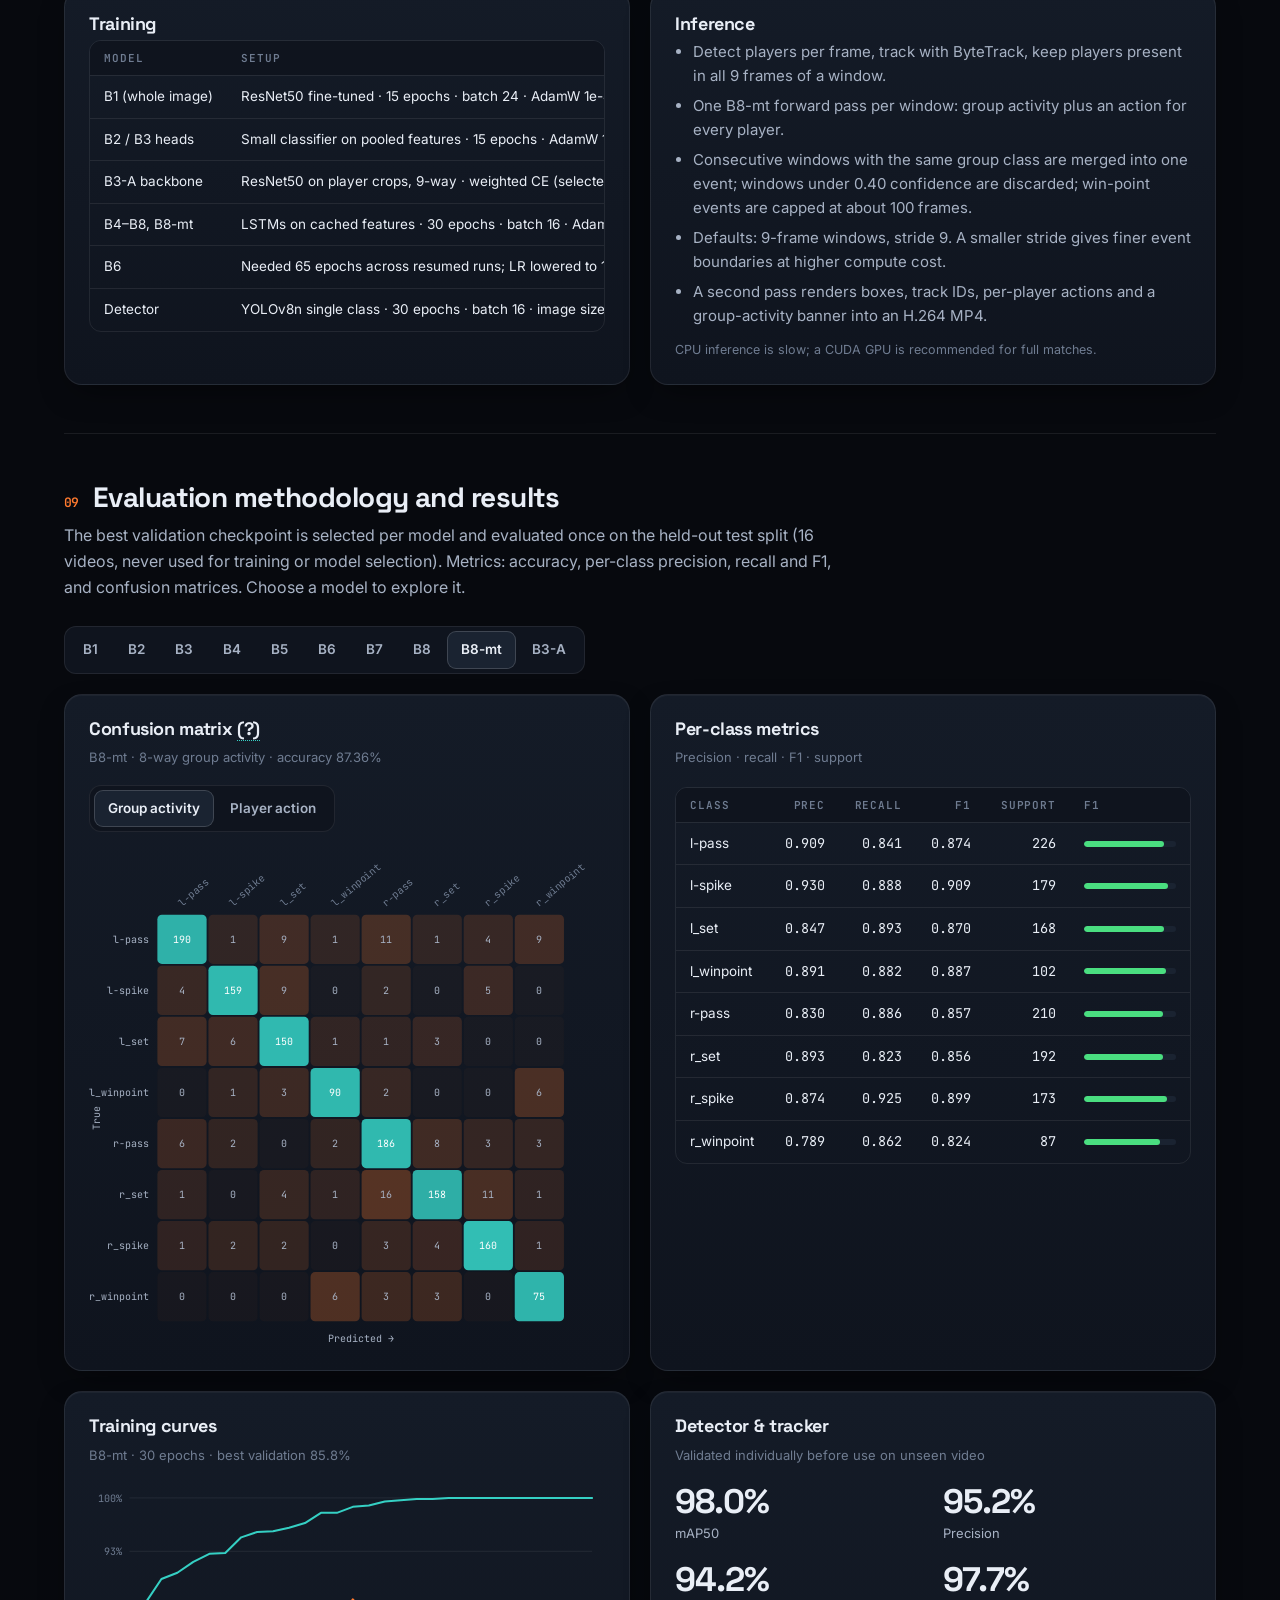
==== commit f86d1229: "backend, frontend: Google sign-in required for upload and library analysis; client ID and allowed em" ====
--- a/frontend/index.html
+++ b/frontend/index.html
@@ -153,6 +153,8 @@
           <p class="lede">Upload a match clip or paste a link. The engine detects and tracks the players, recognises group and individual activity, and renders an annotated video with a navigable event timeline.</p>
         </div>
 
+        <div class="auth-bar reveal" id="auth-bar" role="status" hidden></div>
+
         <div class="studio reveal">
           <div class="card">
             <div class="card-head">
--- a/frontend/css/sections.css
+++ b/frontend/css/sections.css
@@ -319,3 +319,7 @@
 
 .loop-video, .frame-card video { pointer-events: none; }
 .loop-video::-webkit-media-controls, .frame-card video::-webkit-media-controls { display: none !important; }
+
+.auth-bar { display: flex; align-items: center; gap: 14px; flex-wrap: wrap; margin: 0 0 16px; padding: 12px 16px; border: 1px solid var(--line); border-radius: var(--r-md); background: var(--bg-elev, rgba(255,255,255,.03)); color: var(--muted, #9aa3b2); font-size: 14px; }
+.auth-bar[hidden] { display: none; }
+.auth-bar b { color: var(--text, #fff); font-weight: 600; }
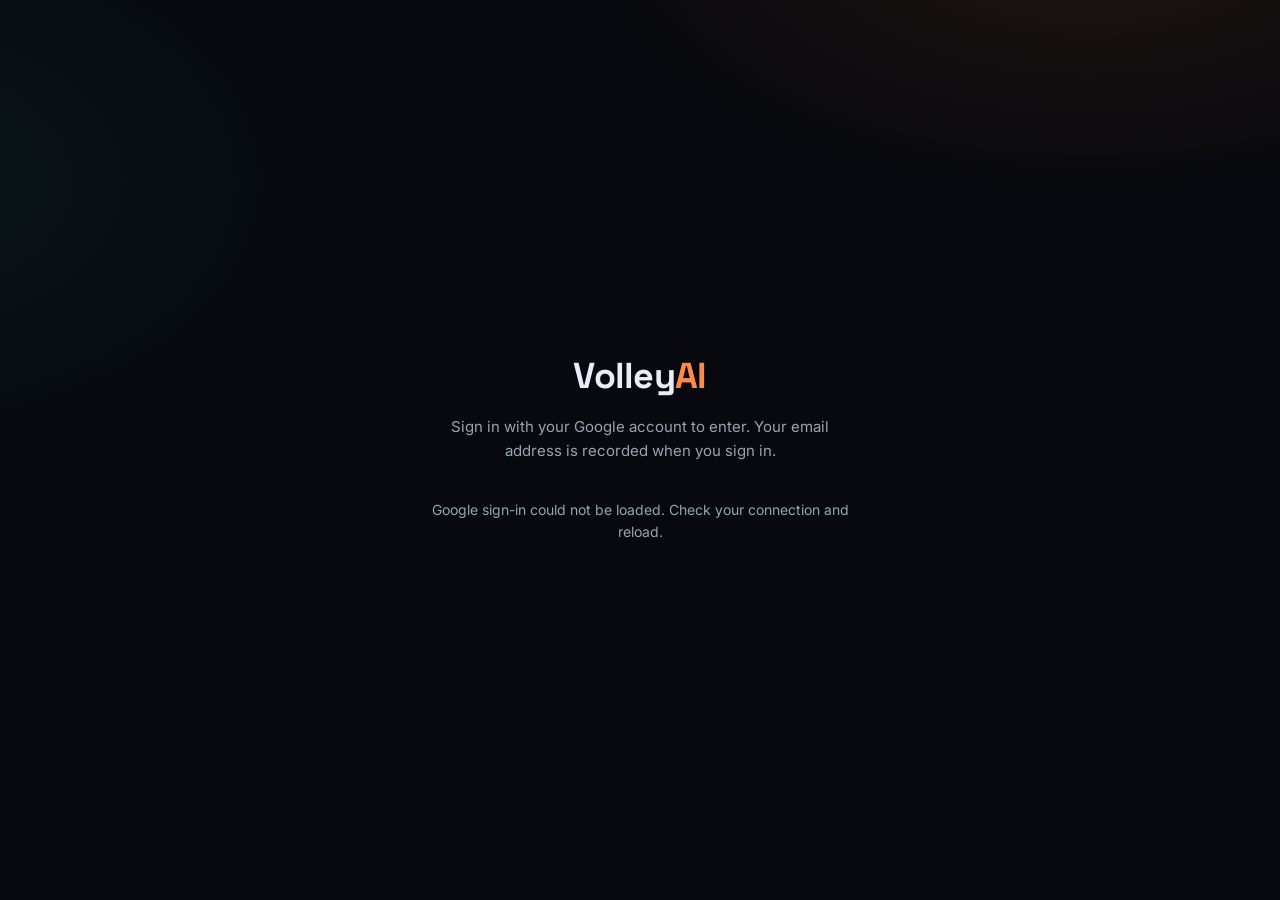
==== commit 35e1a3c8: "frontend, backend: login wall for the whole site, visitor emails recorded on sign-in and analysis, a" ====
--- a/frontend/index.html
+++ b/frontend/index.html
@@ -14,8 +14,19 @@
   <link rel="stylesheet" href="css/base.css">
   <link rel="stylesheet" href="css/components.css">
   <link rel="stylesheet" href="css/sections.css">
+  <script src="config.js"></script>
+  <script>if (window.GOOGLE_CLIENT_ID) document.documentElement.classList.add("locked");</script>
 </head>
 <body>
+  <div class="gate" id="gate">
+    <div class="gate-card">
+      <h1>Volley<b>AI</b></h1>
+      <p>Sign in with your Google account to enter. Your email address is recorded when you sign in.</p>
+      <div id="gate-btn"></div>
+      <p class="gate-msg" id="gate-msg" role="alert"></p>
+    </div>
+  </div>
+
   <a class="skip" href="#studio">Skip to the analysis studio</a>
 
   <div class="notice" role="note">Educational and experimental project — not a commercial or for-profit product.</div>
@@ -628,7 +639,6 @@
   <div class="tipbox" id="tipbox" role="tooltip"></div>
   <div class="toast" id="toast" role="status" aria-live="polite"></div>
 
-  <script src="config.js"></script>
   <script type="module" src="js/main.js"></script>
 </body>
 </html>
--- a/frontend/css/sections.css
+++ b/frontend/css/sections.css
@@ -320,6 +320,14 @@
 .loop-video, .frame-card video { pointer-events: none; }
 .loop-video::-webkit-media-controls, .frame-card video::-webkit-media-controls { display: none !important; }
 
-.auth-bar { display: flex; align-items: center; gap: 14px; flex-wrap: wrap; margin: 0 0 16px; padding: 12px 16px; border: 1px solid var(--line); border-radius: var(--r-md); background: var(--bg-elev, rgba(255,255,255,.03)); color: var(--muted, #9aa3b2); font-size: 14px; }
+.auth-bar { display: flex; align-items: center; gap: 14px; flex-wrap: wrap; margin: 0 0 16px; padding: 12px 16px; border: 1px solid var(--line); border-radius: var(--r-md); color: var(--muted, #9aa3b2); font-size: 14px; }
 .auth-bar[hidden] { display: none; }
 .auth-bar b { color: var(--text, #fff); font-weight: 600; }
+.gate { display: none; }
+html.locked body > *:not(.gate) { display: none !important; }
+html.locked .gate { display: grid; place-items: center; min-height: 100vh; padding: 24px; }
+.gate-card { max-width: 420px; text-align: center; display: grid; gap: 18px; justify-items: center; }
+.gate-card h1 { font-size: 36px; margin: 0; }
+.gate-card h1 b { color: #ff8a45; }
+.gate-card p { margin: 0; color: var(--muted, #9aa3b2); }
+.gate-msg { min-height: 1.4em; font-size: 14px; }
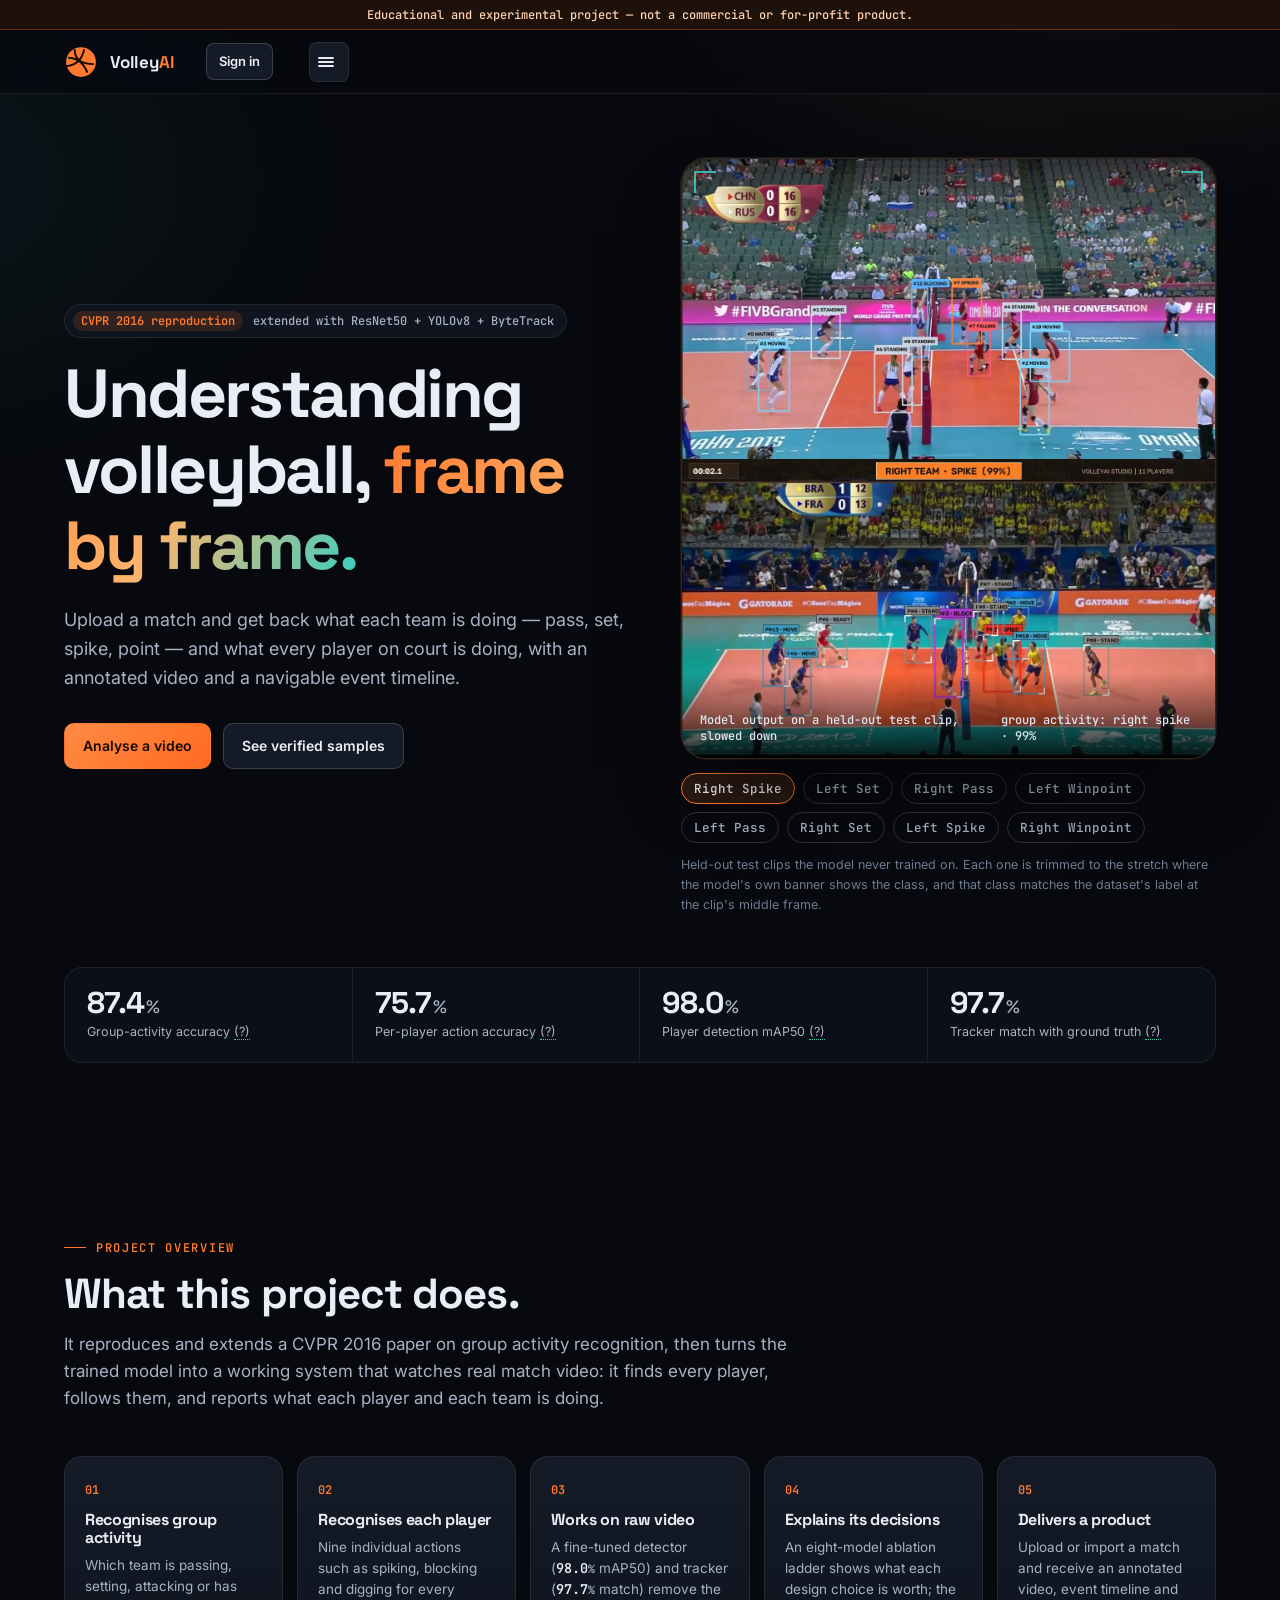
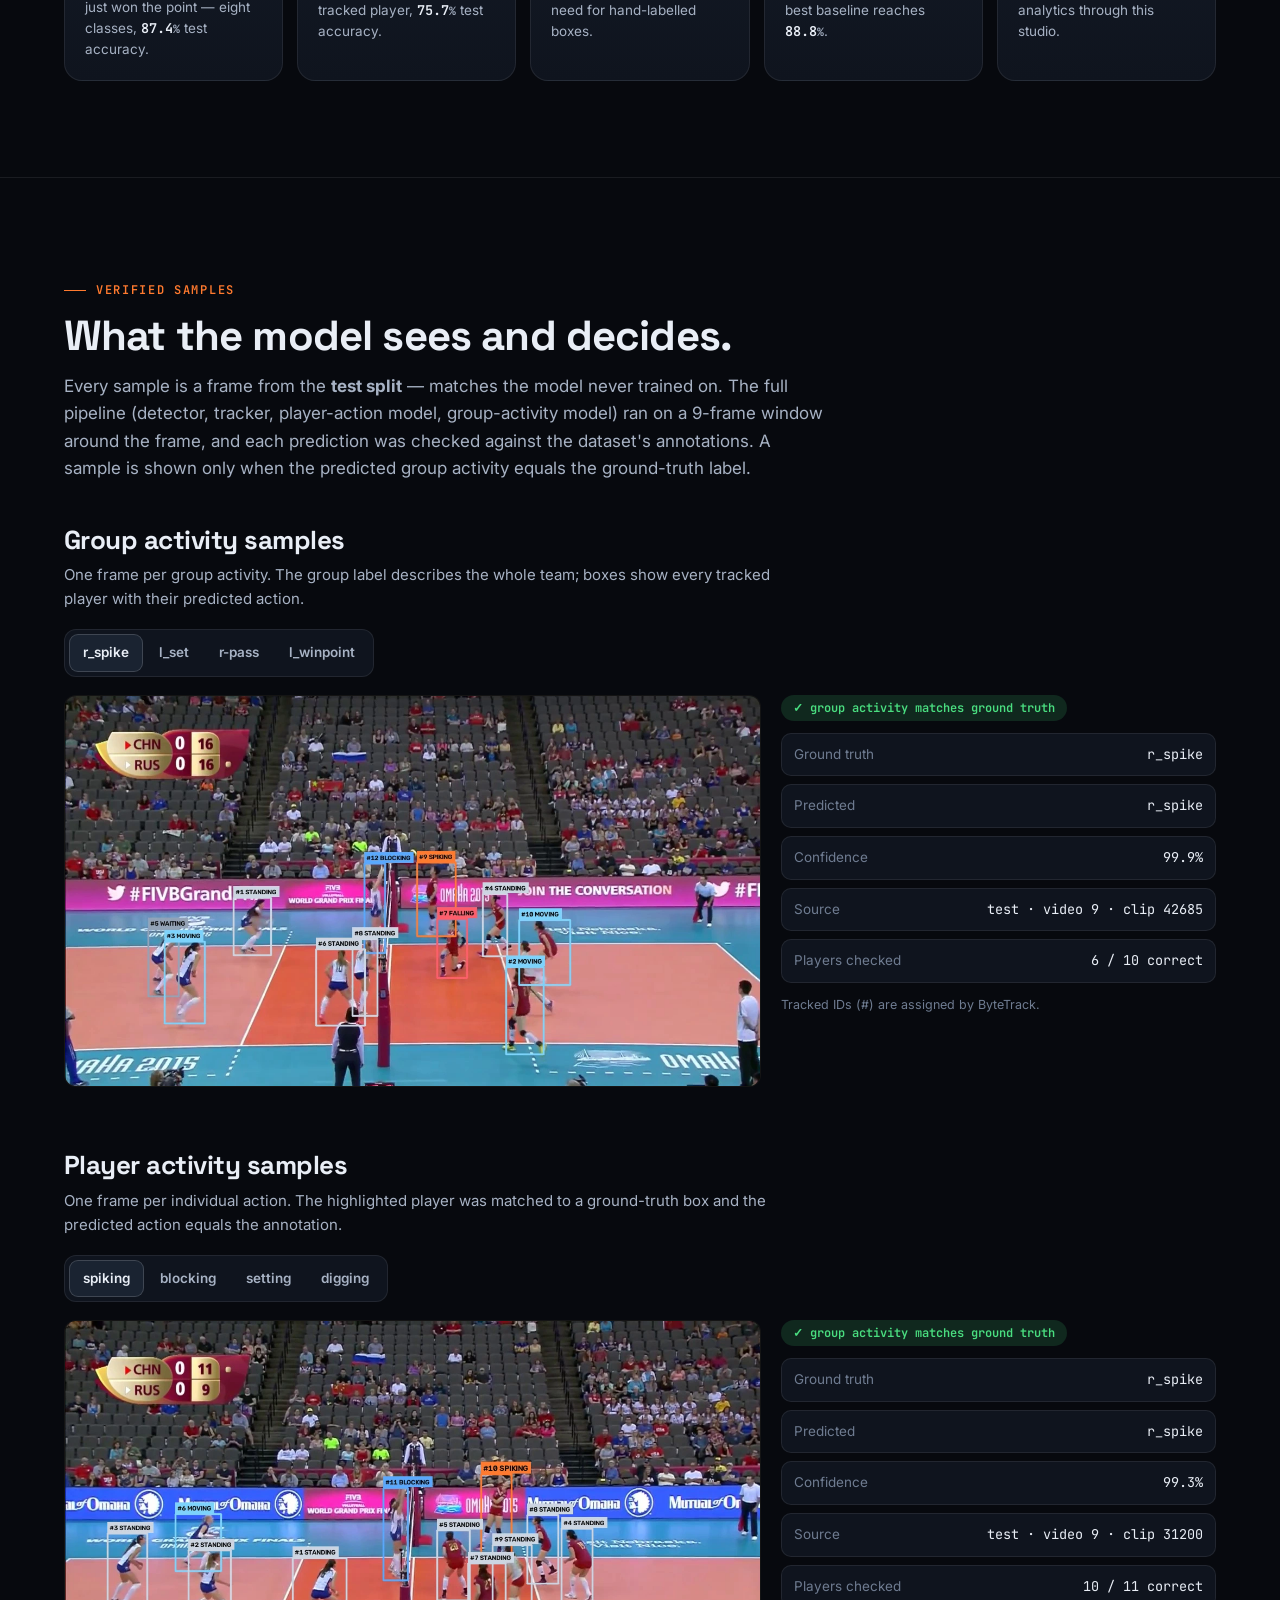
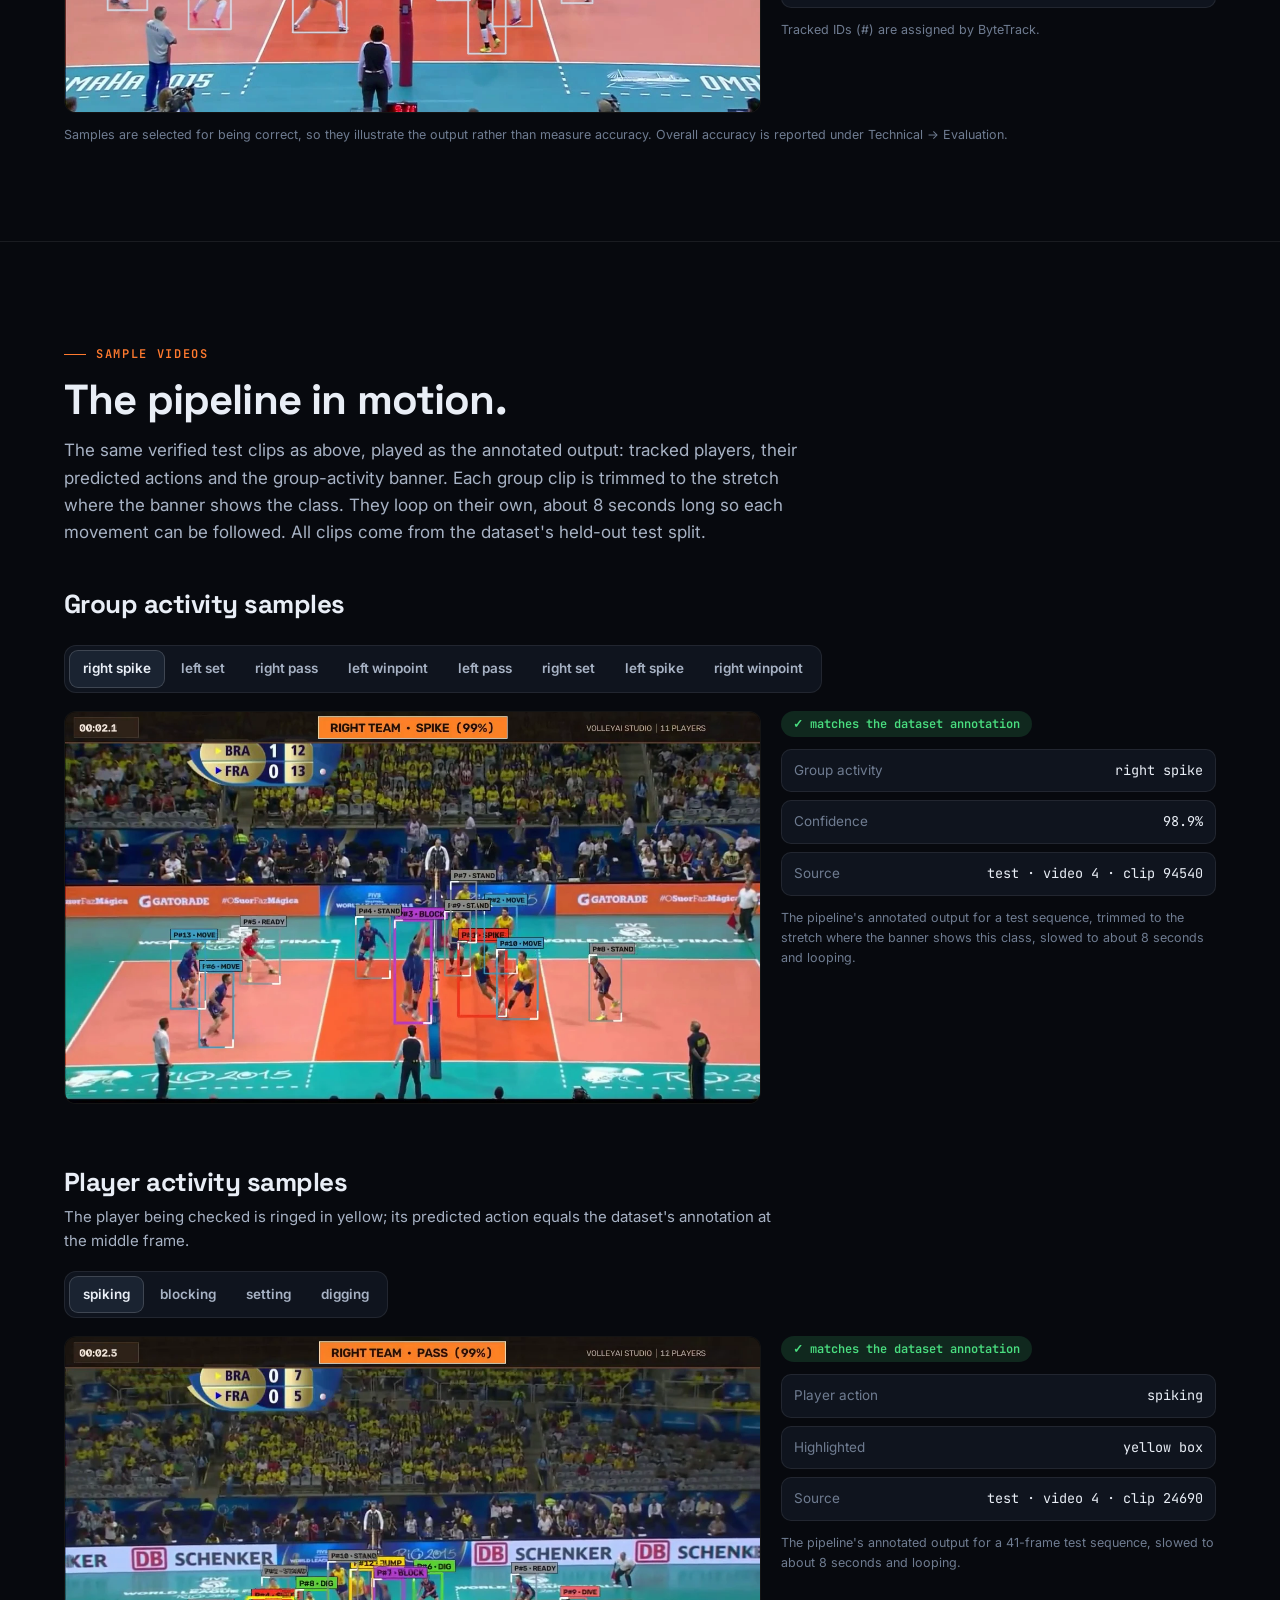
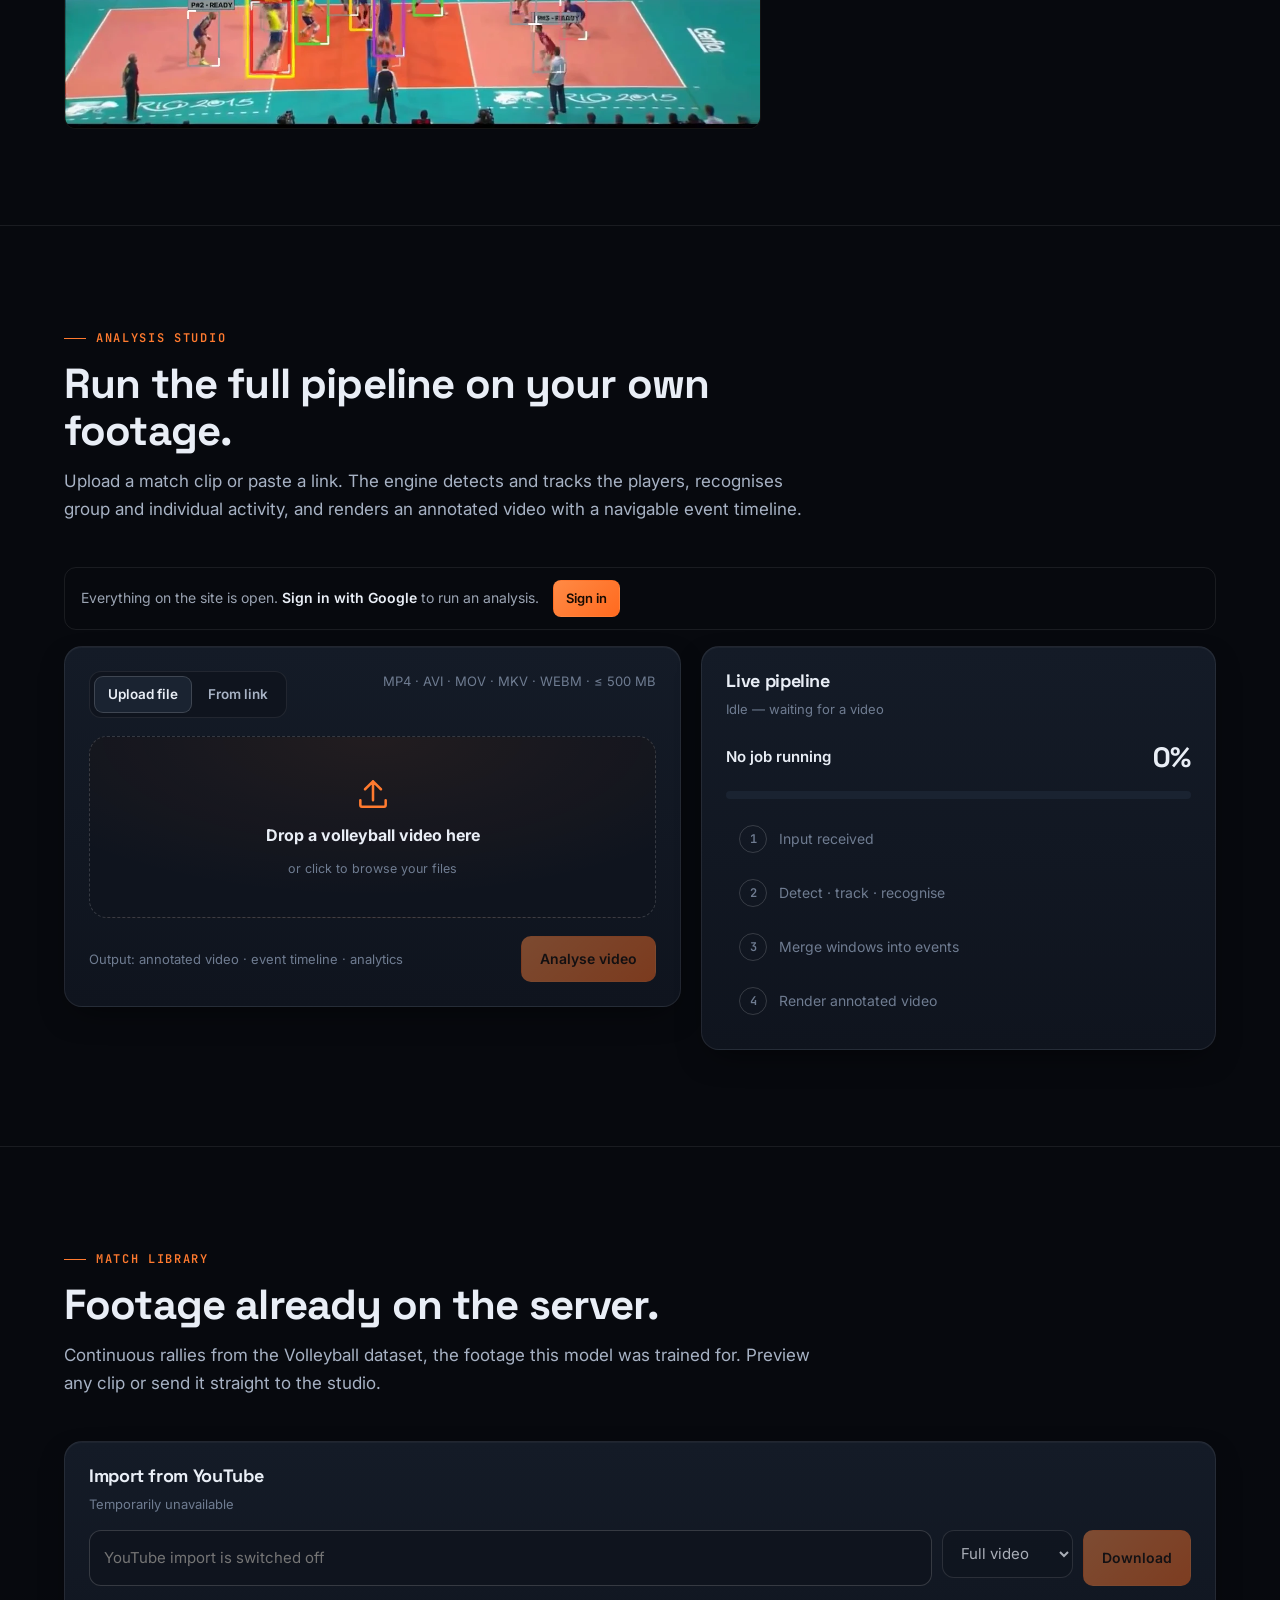
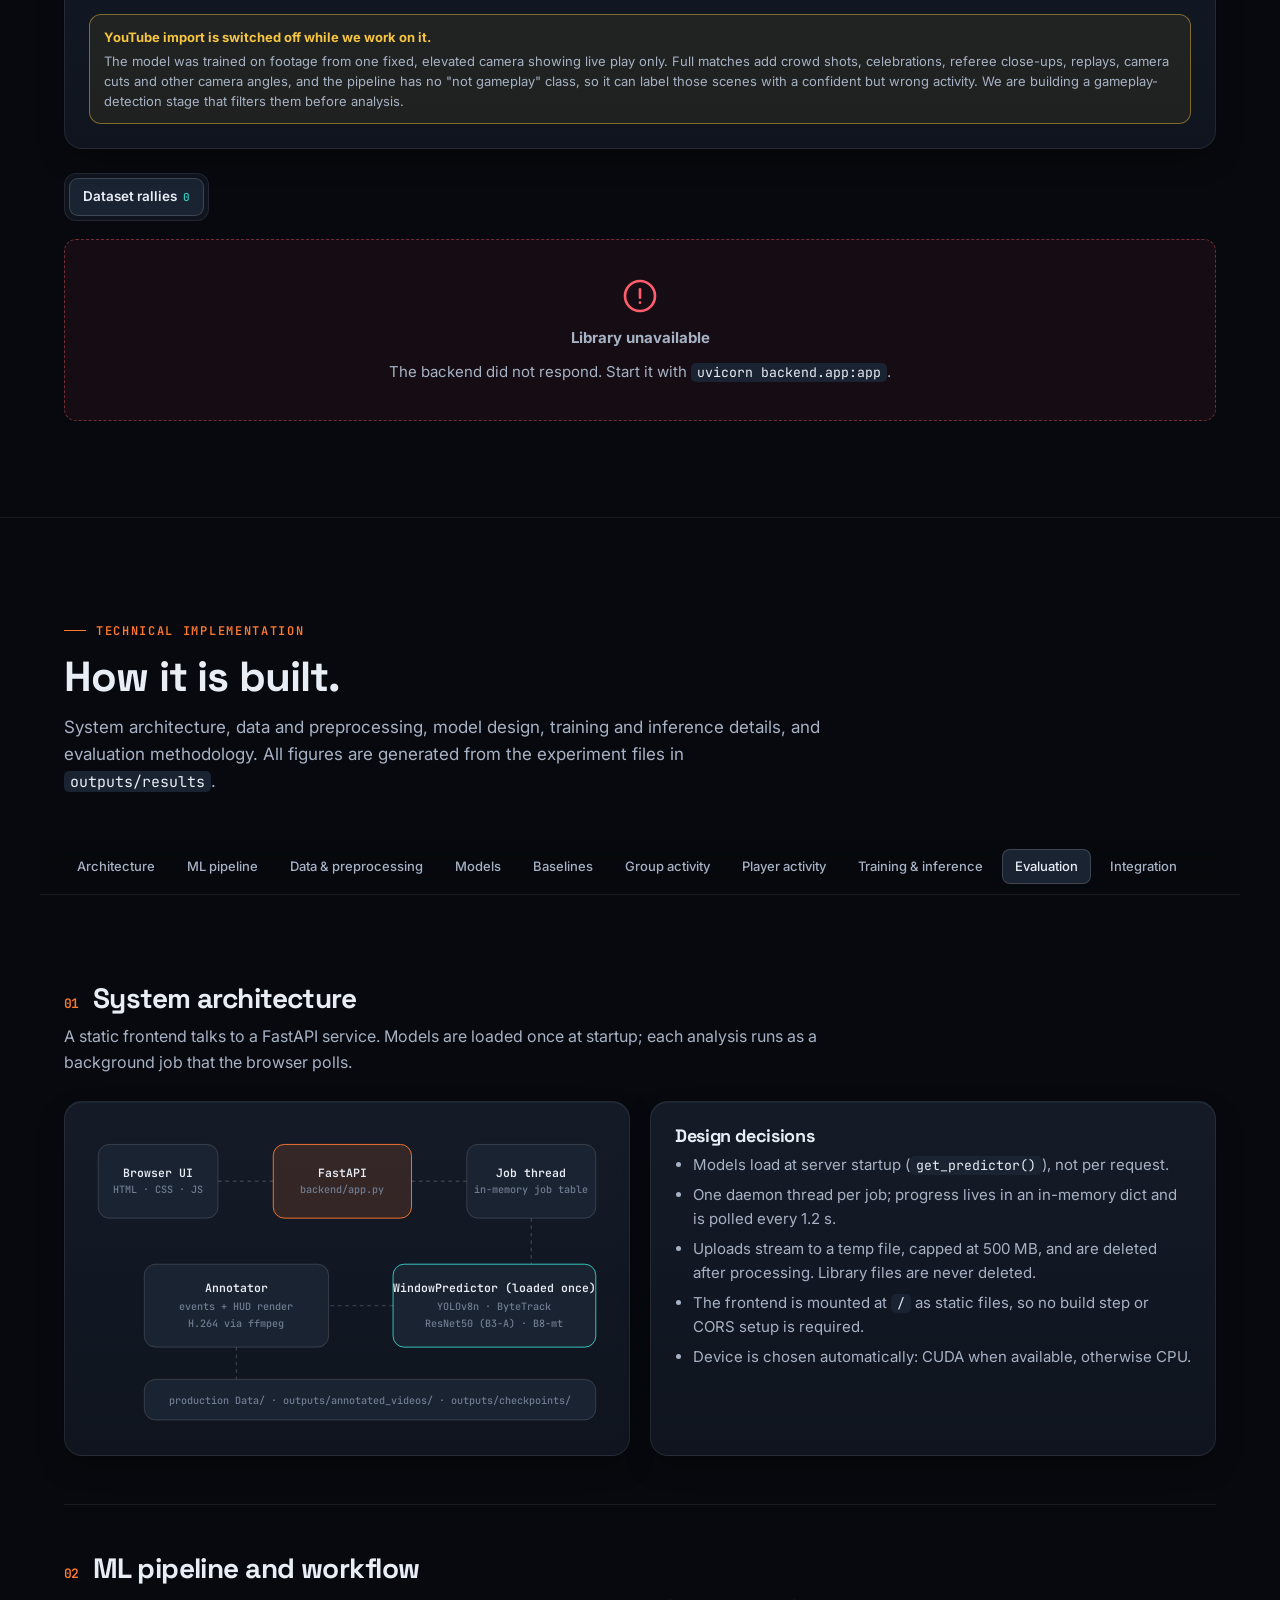
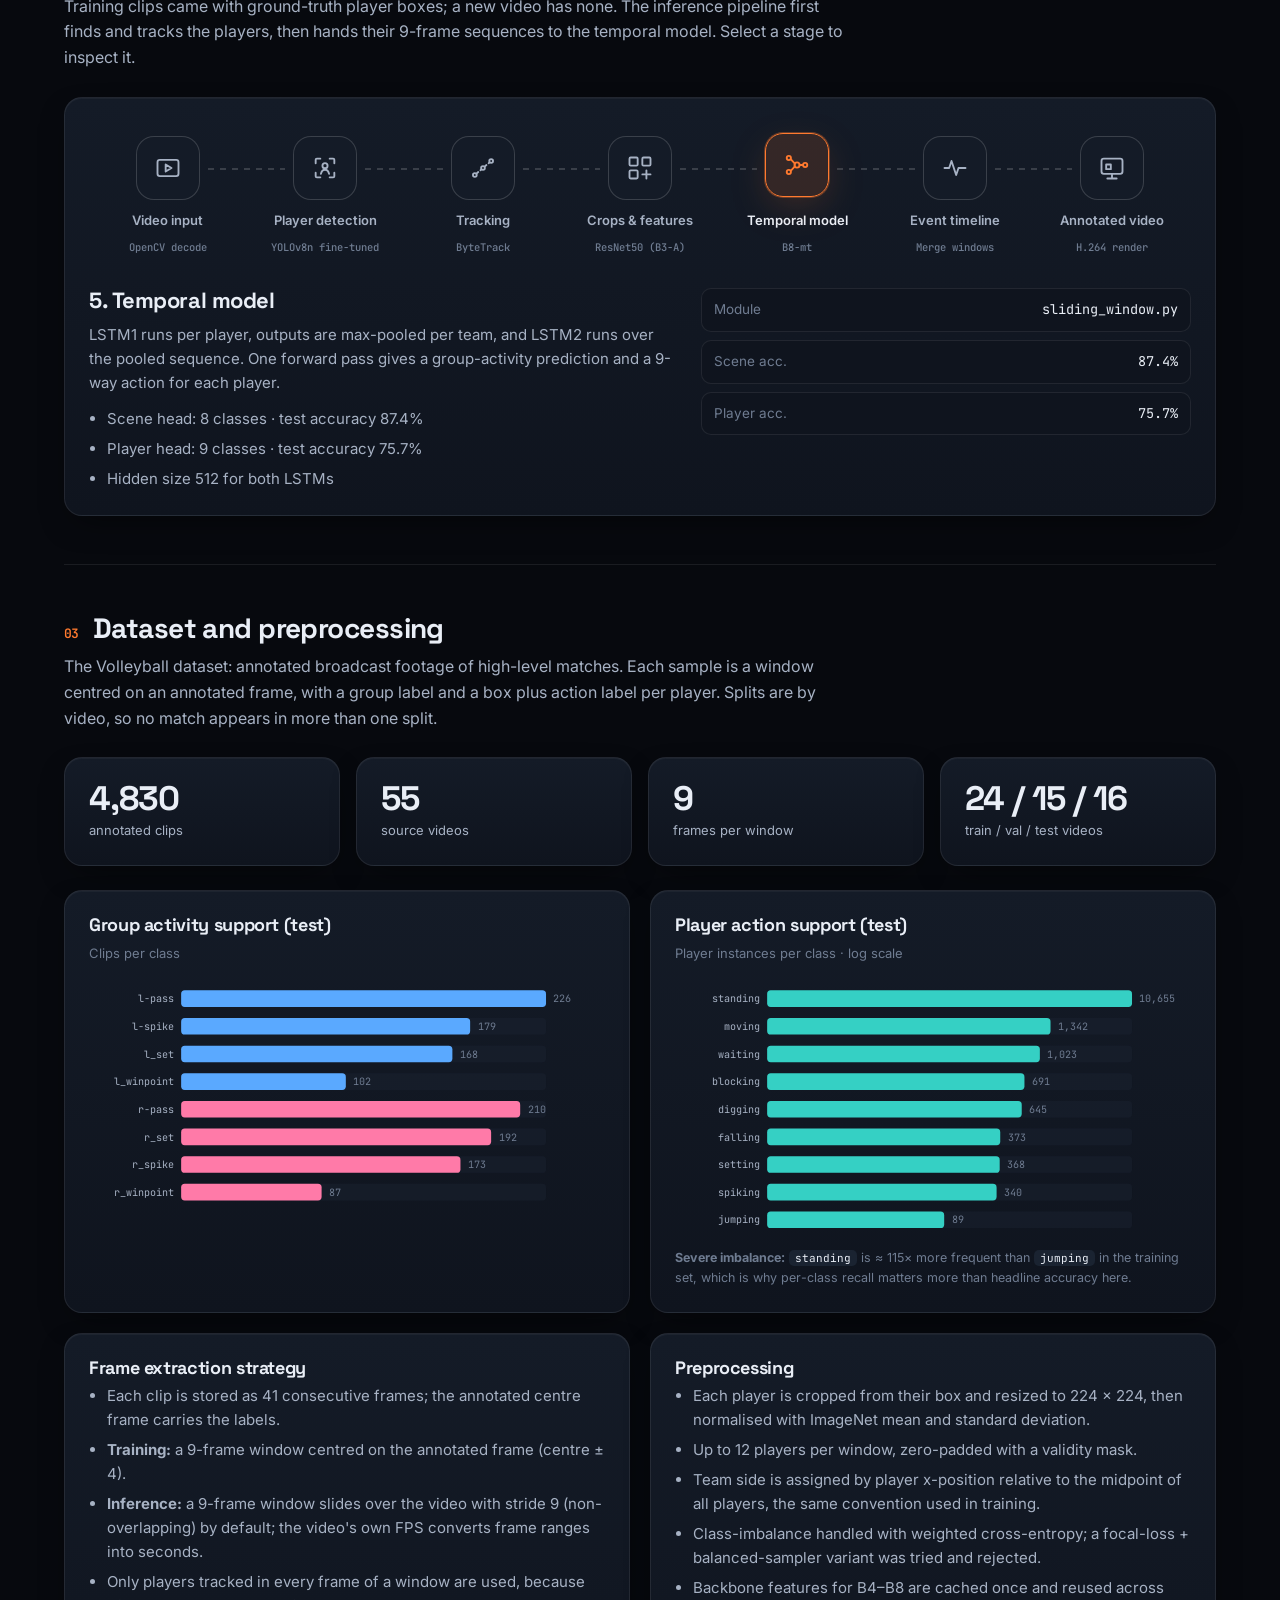
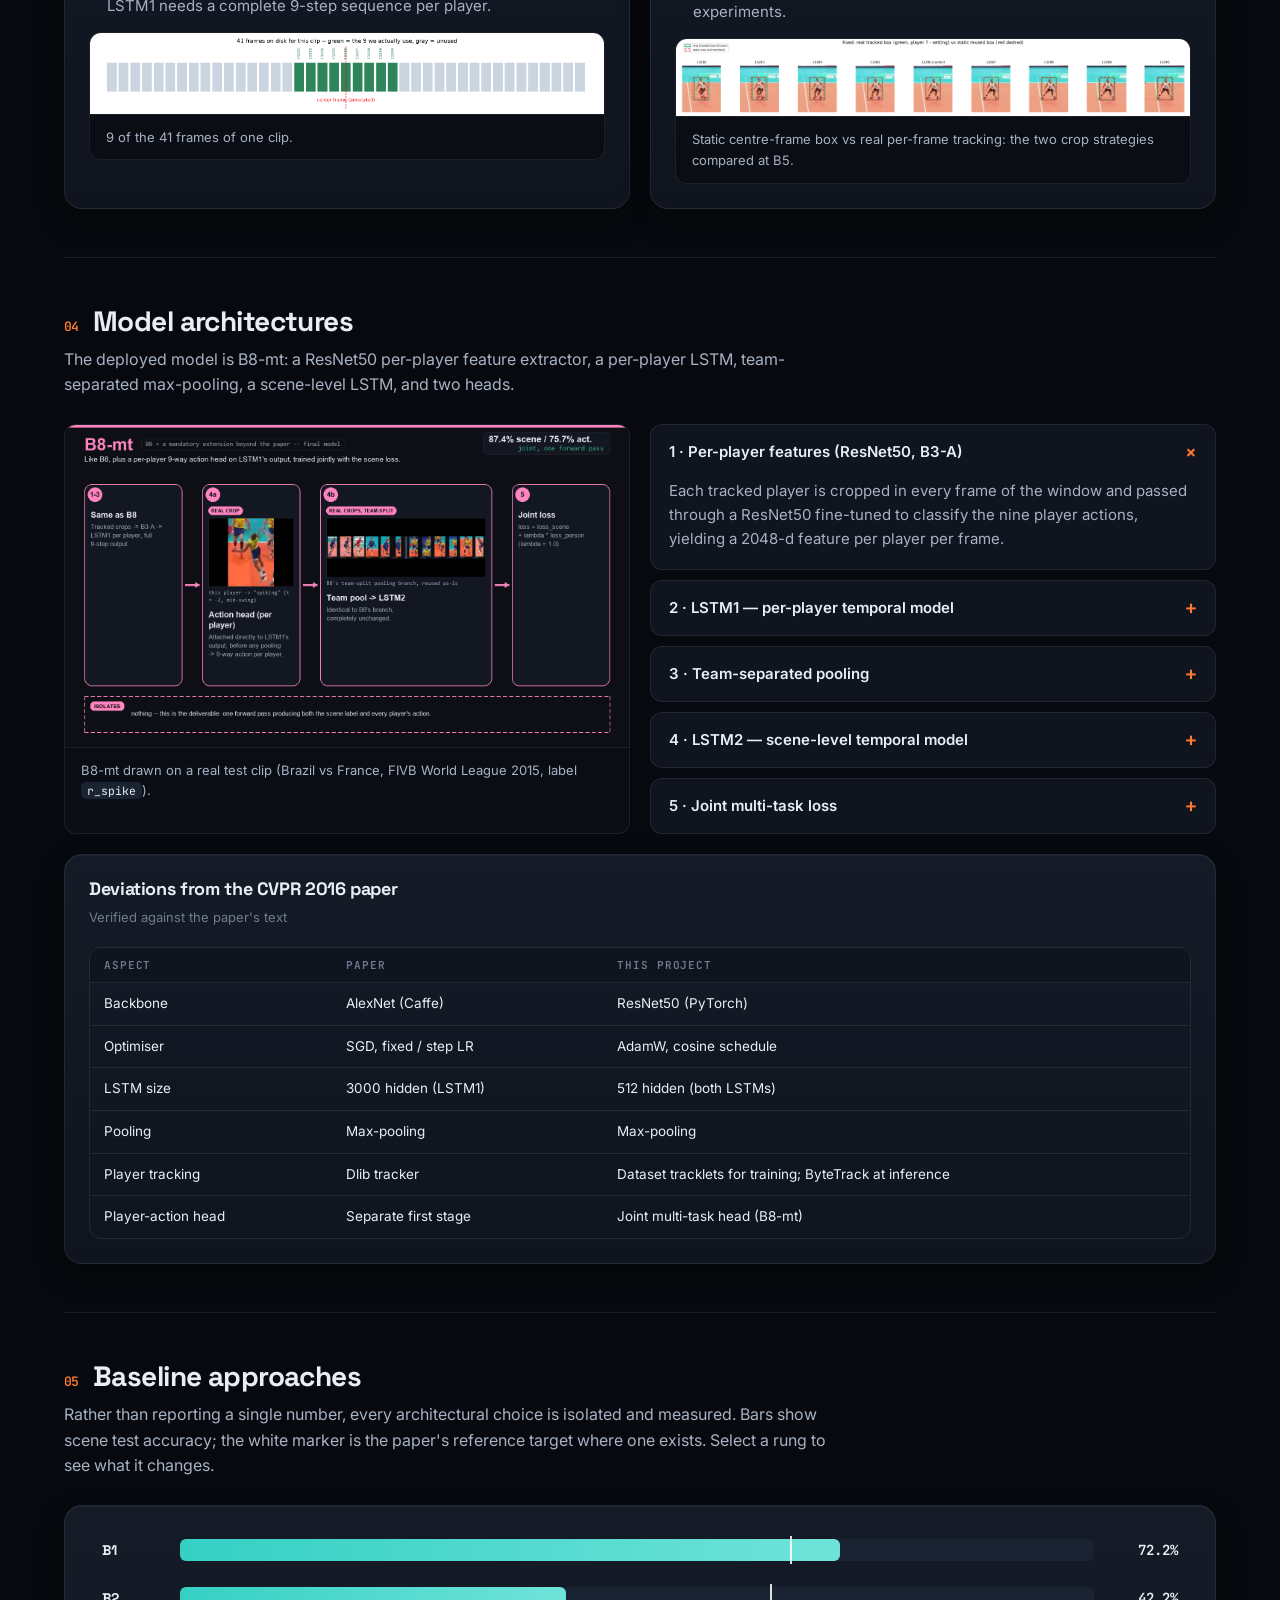
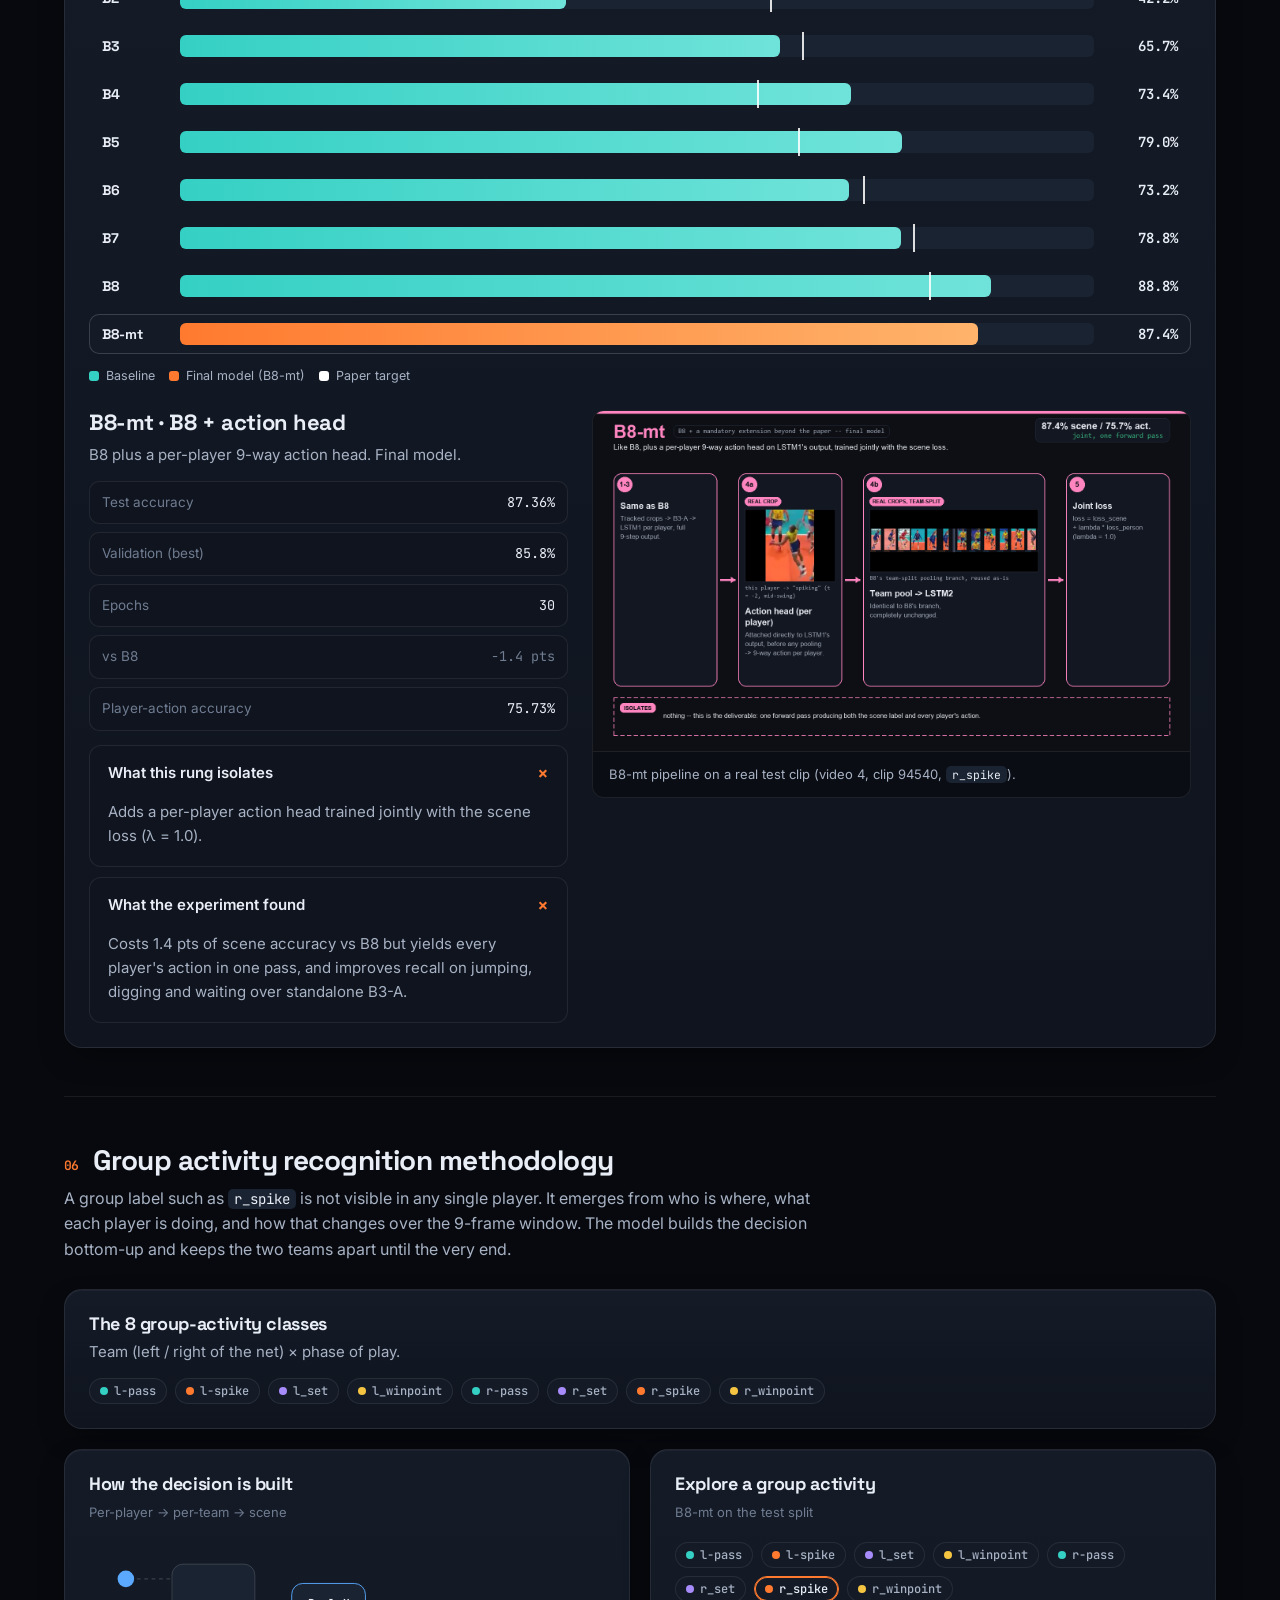
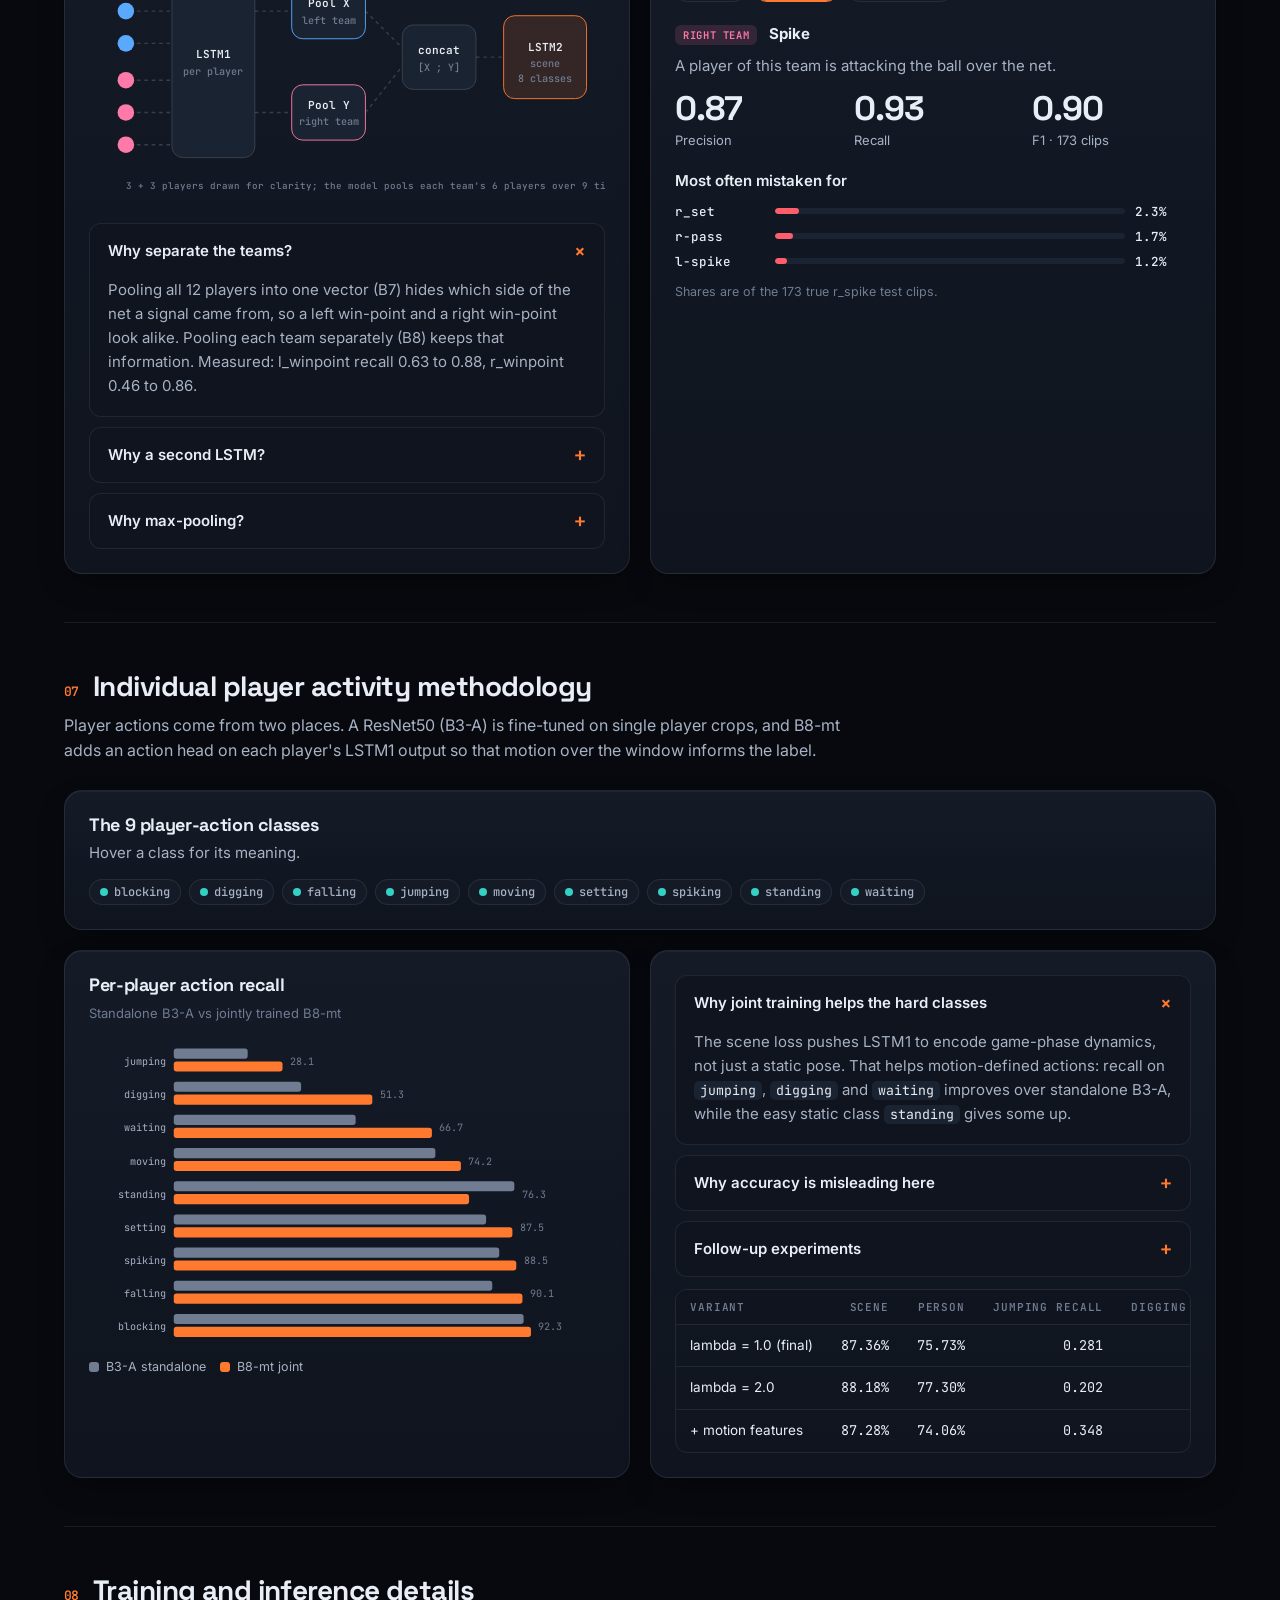
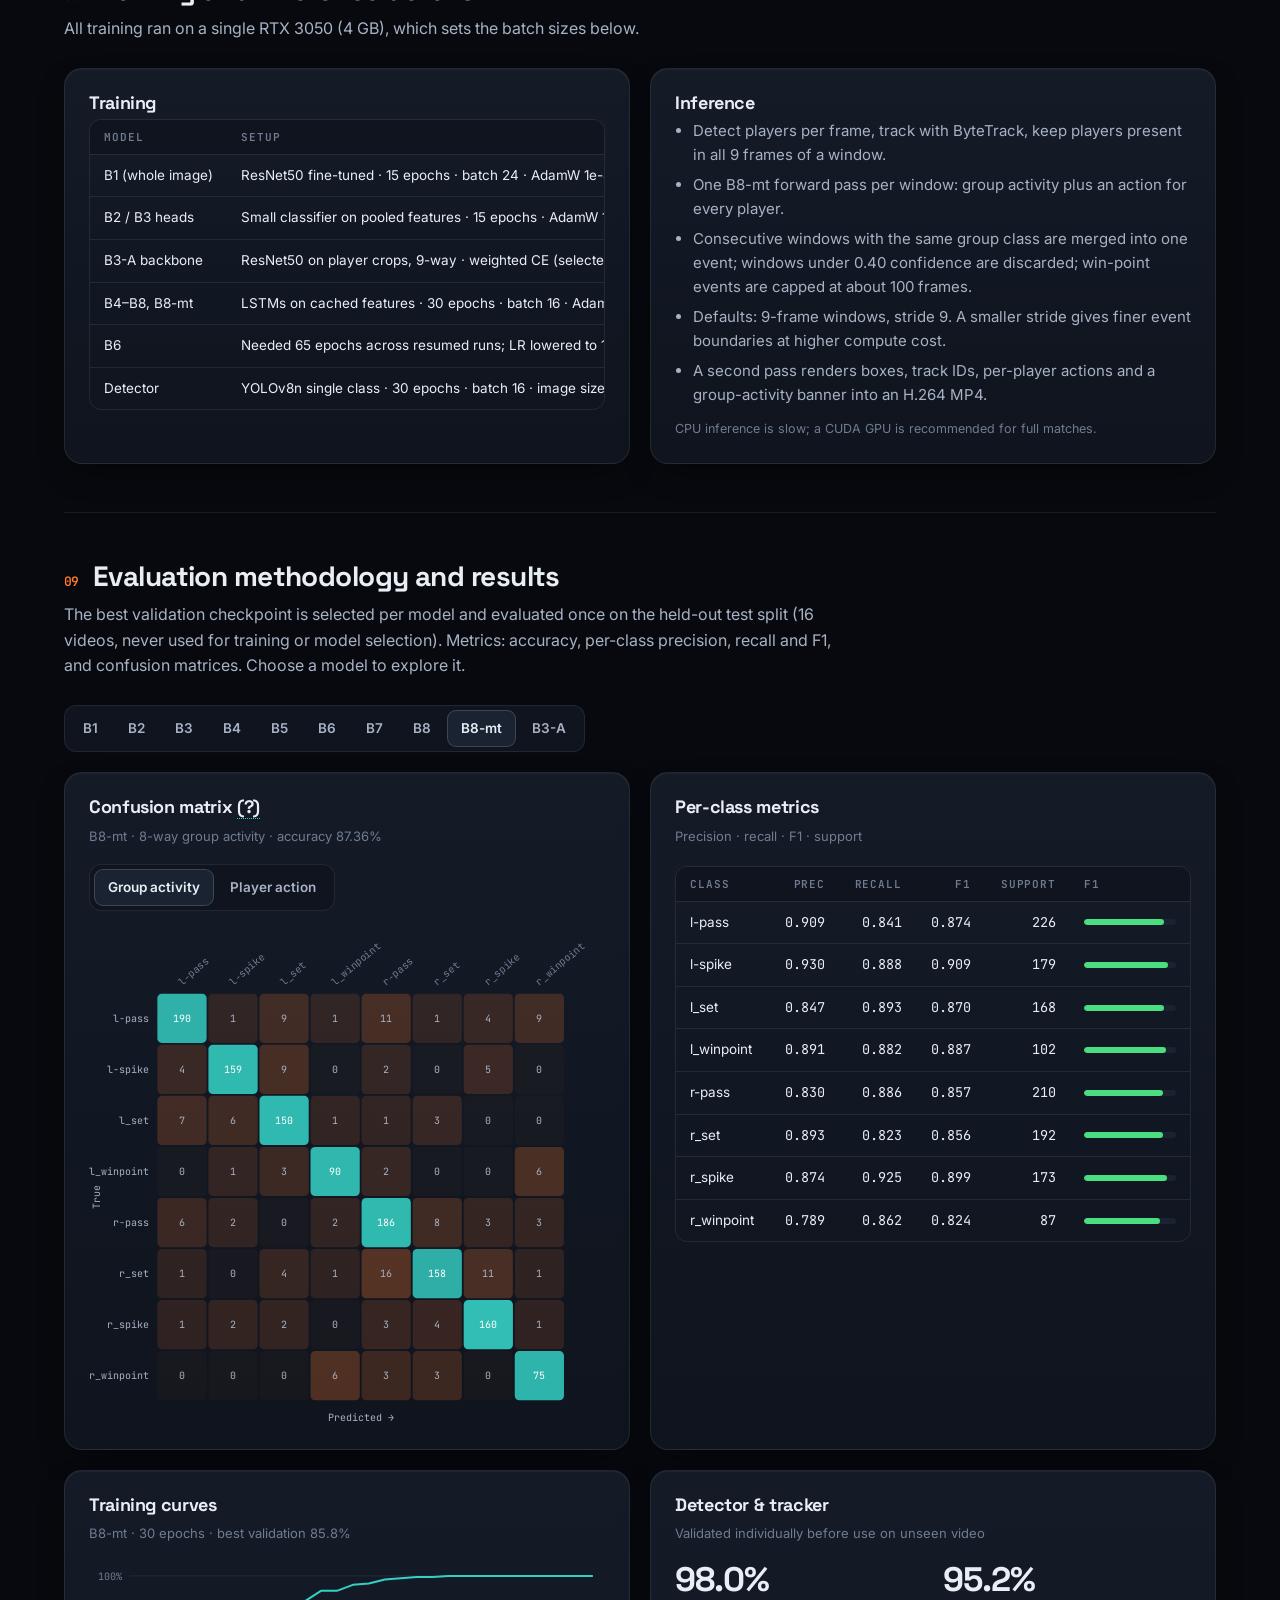
==== commit 3d208055: "open the site with optional in-site Google sign-in (needed only to analyse); track every visit in de" ====
--- a/frontend/index.html
+++ b/frontend/index.html
@@ -15,17 +15,12 @@
   <link rel="stylesheet" href="css/components.css">
   <link rel="stylesheet" href="css/sections.css">
   <script src="config.js"></script>
-  <script>if (window.GOOGLE_CLIENT_ID) document.documentElement.classList.add("locked");</script>
 </head>
 <body>
-  <div class="gate" id="gate">
-    <div class="gate-card">
-      <h1>Volley<b>AI</b></h1>
-      <p>Sign in with your Google account to enter. Your email address is recorded when you sign in.</p>
-      <div id="gate-btn"></div>
-      <p class="gate-msg" id="gate-msg" role="alert"></p>
-    </div>
-  </div>
+  <dialog class="signin-dialog" id="signin-dialog" aria-label="Sign in">
+    <button type="button" class="dlg-x" aria-label="Close">&times;</button>
+    <div id="signin-body"></div>
+  </dialog>
 
   <a class="skip" href="#studio">Skip to the analysis studio</a>
 
@@ -44,9 +39,11 @@
         <a href="#library">Library</a>
         <a href="#technical">Technical</a>
         <a href="#references">References</a>
+        <a href="#admin" id="nav-admin" hidden>Admin</a>
         <a href="https://eslamusamaaa.github.io/" target="_blank" rel="noopener">Portfolio ↗</a>
         <a href="https://github.com/Eslamusamaaa/Volleyball-group-activity-recognition" target="_blank" rel="noopener">GitHub ↗</a>
       </nav>
+      <button class="btn btn-sm nav-signin" id="nav-signin" type="button" hidden>Sign in</button>
       <button class="nav-toggle" id="nav-toggle" aria-label="Toggle menu" aria-expanded="false" aria-controls="nav-links">
         <svg width="20" height="20" viewBox="0 0 20 20" fill="none" stroke="currentColor" stroke-width="1.8" stroke-linecap="round"><path d="M3 6h14M3 10h14M3 14h14"/></svg>
       </button>
@@ -75,7 +72,7 @@
               <figcaption><span>Model output on a held-out test clip, slowed down</span><span id="hero-cap">group activity: right spike</span></figcaption>
             </figure>
             <div class="clip-switch" id="hero-switch" role="group" aria-label="Choose a group activity clip"></div>
-            <p class="note">The caption is the dataset's annotation for the middle frame, which the model predicts correctly. Before and after it, the banner shows the model's own predictions on neighbouring frames, which the dataset does not annotate.</p>
+            <p class="note">Held-out test clips the model never trained on. Each one is trimmed to the stretch where the model's own banner shows the class, and that class matches the dataset's label at the clip's middle frame.</p>
           </div>
         </div>
         <div class="hero-stats" id="hero-stats" aria-label="Headline metrics">
@@ -137,7 +134,7 @@
         <div class="section-head reveal">
           <div class="eyebrow">Sample videos</div>
           <h2>The pipeline in motion.</h2>
-          <p class="lede">The same verified test clips as above, played as the full annotated output: tracked players, their predicted actions and the group-activity banner. They loop on their own, slowed to about 12 seconds so each movement can be followed. All clips come from the dataset's held-out test split.</p>
+          <p class="lede">The same verified test clips as above, played as the annotated output: tracked players, their predicted actions and the group-activity banner. Each group clip is trimmed to the stretch where the banner shows the class. They loop on their own, about 8 seconds long so each movement can be followed. All clips come from the dataset's held-out test split.</p>
         </div>
 
         <div class="sub-block reveal">
@@ -601,6 +598,41 @@
       </div>
     </section>
 
+    <!-- ===== Admin (shown only to admin accounts) ===== -->
+    <section class="section" id="admin" hidden>
+      <div class="container">
+        <div class="section-head reveal">
+          <div class="eyebrow">Admin</div>
+          <h2>Who visited, and what they did.</h2>
+          <p class="lede">Every browser that opened the site, whether or not it signed in, with the people who did sign in. Device, approximate place, visits, time on the site, scroll depth, sections viewed, clicks, analyses and where they came from. Only admin accounts see this section.</p>
+        </div>
+
+        <div class="stat-cards reveal" id="admin-totals"></div>
+
+        <h3 class="sub-h" style="margin-top:36px">People who signed in with Google</h3>
+        <div class="card reveal" style="overflow-x:auto">
+          <table class="admin-table">
+            <thead><tr><th>Email</th><th>First seen</th><th>Last seen</th><th>Sign-ins</th><th>Analyses</th></tr></thead>
+            <tbody id="admin-rows"></tbody>
+          </table>
+        </div>
+
+        <div class="admin-bar">
+          <h3 class="sub-h" style="margin:0">All visitors</h3>
+          <select id="admin-filter" class="select" aria-label="Filter visitors"><option value="all">Everyone</option><option value="anon">Never signed in</option><option value="signed">Signed in</option></select>
+          <button type="button" class="btn btn-sm" id="admin-csv">Download CSV</button>
+          <button type="button" class="btn btn-sm" id="admin-refresh">Refresh</button>
+        </div>
+        <div class="card reveal" style="overflow-x:auto">
+          <table class="admin-table">
+            <thead><tr><th>Last seen</th><th>Who</th><th>Device</th><th>Place</th><th>Visits</th><th>Time</th><th>Scroll</th><th>Sections</th><th>Clicks</th><th>Analyses</th><th>Came from</th></tr></thead>
+            <tbody id="admin-br-rows"></tbody>
+          </table>
+        </div>
+        <p class="note"><span id="admin-br-note"></span> <span id="admin-note">Loading…</span></p>
+      </div>
+    </section>
+
     <!-- ===== References ===== -->
     <section class="section" id="references">
       <div class="container">
--- a/frontend/css/sections.css
+++ b/frontend/css/sections.css
@@ -1,11 +1,11 @@
 /* ---------- Hero ---------- */
 .hero { padding: calc(var(--nav-off) + 64px) 0 72px; position: relative; overflow: hidden; }
-.hero-grid { display: grid; grid-template-columns: 1.05fr 1fr; gap: 56px; align-items: center; }
+.hero-grid { display: grid; grid-template-columns: minmax(0, 1.05fr) minmax(0, 1fr); gap: 56px; align-items: center; }
 .hero h1 { font-size: clamp(38px, 5.6vw, 68px); letter-spacing: -0.035em; margin: 18px 0 22px; }
 .hero h1 em { font-style: normal; background: linear-gradient(120deg, var(--accent), #ffb36b 55%, var(--accent-2)); -webkit-background-clip: text; background-clip: text; color: transparent; }
 .hero .lede { max-width: 560px; font-size: 18px; }
 .hero-cta { display: flex; gap: 12px; margin-top: 30px; flex-wrap: wrap; }
-.hero-stats { display: grid; grid-template-columns: repeat(4, 1fr); margin-top: 52px; border: 1px solid var(--line); border-radius: var(--r-lg); background: rgba(15, 20, 30, .6); backdrop-filter: blur(6px); }
+.hero-stats { display: grid; grid-template-columns: repeat(4, minmax(0, 1fr)); margin-top: 52px; border: 1px solid var(--line); border-radius: var(--r-lg); background: rgba(15, 20, 30, .6); backdrop-filter: blur(6px); }
 .hero-stats .stat { padding: 20px 22px; border-right: 1px solid var(--line); }
 .hero-stats .stat:last-child { border-right: 0; }
 .hero-stats .stat b { font-size: 30px; }
@@ -23,9 +23,9 @@
 .hud-corner.tr { top: 12px; right: 12px; border-left: 0; border-bottom: 0; }
 
 /* ---------- Problem / classes ---------- */
-.split { display: grid; grid-template-columns: 1fr 1fr; gap: 28px; }
+.split { display: grid; grid-template-columns: minmax(0, 1fr) minmax(0, 1fr); gap: 28px; }
 .class-group { display: flex; flex-wrap: wrap; gap: 8px; margin-top: 14px; }
-.sample-grid { display: grid; grid-template-columns: repeat(4, 1fr); gap: 16px; margin-top: 28px; }
+.sample-grid { display: grid; grid-template-columns: repeat(4, minmax(0, 1fr)); gap: 16px; margin-top: 28px; }
 .sample { margin: 0; border-radius: var(--r-md); overflow: hidden; border: 1px solid var(--line); background: var(--surface); transition: transform .3s var(--ease), border-color .3s; }
 .sample:hover { transform: translateY(-4px); border-color: var(--line-strong); }
 .sample img { aspect-ratio: 16/9; object-fit: cover; width: 100%; }
@@ -61,7 +61,7 @@
 .pbar.done > i::after { display: none; }
 @keyframes sheen { from { transform: translateX(-100%); } to { transform: translateX(100%); } }
 .stages { display: flex; flex-direction: column; gap: 6px; }
-.stage { display: grid; grid-template-columns: 28px 1fr auto; gap: 12px; align-items: center; padding: 9px 12px; border-radius: 10px; border: 1px solid transparent; color: var(--text-3); transition: all .3s; font-size: 14px; }
+.stage { display: grid; grid-template-columns: 28px minmax(0, 1fr) auto; gap: 12px; align-items: center; padding: 9px 12px; border-radius: 10px; border: 1px solid transparent; color: var(--text-3); transition: all .3s; font-size: 14px; }
 .stage .ico { width: 28px; height: 28px; border-radius: 50%; display: grid; place-items: center; border: 1px solid var(--line-strong); font: 600 12px var(--font-mono); }
 .stage small { font: 500 11px var(--font-mono); }
 .stage.active { color: var(--text); background: var(--surface-2); border-color: rgba(255,122,47,.35); }
@@ -72,29 +72,29 @@
 /* results */
 .results { margin-top: 28px; display: grid; gap: 20px; }
 .vid-wrap { display: grid; gap: 14px; }
-.vid-wrap.split-view { grid-template-columns: 1fr 1fr; }
+.vid-wrap.split-view { grid-template-columns: minmax(0, 1fr) minmax(0, 1fr); }
 .vid { position: relative; border-radius: var(--r-md); overflow: hidden; background: #000; border: 1px solid var(--line); }
 .vid video { width: 100%; aspect-ratio: 16 / 9; background: #000; }
 .vid .tag { position: absolute; top: 10px; left: 10px; font: 600 11px var(--font-mono); padding: 4px 9px; border-radius: 6px; background: rgba(0,0,0,.65); backdrop-filter: blur(4px); pointer-events: none; }
 .vid .tag.ai { color: var(--accent-2); }
-.kpis { display: grid; grid-template-columns: repeat(6, 1fr); gap: 14px; }
+.kpis { display: grid; grid-template-columns: repeat(6, minmax(0, 1fr)); gap: 14px; }
 .kpis .stat { padding: 16px 18px; border: 1px solid var(--line); border-radius: var(--r-md); background: var(--surface); }
 .kpis .stat b { font-size: 26px; }
 
 .timeline { position: relative; }
-.lane { display: grid; grid-template-columns: 64px 1fr; align-items: center; gap: 12px; margin-bottom: 8px; }
+.lane { display: grid; grid-template-columns: 64px minmax(0, 1fr); align-items: center; gap: 12px; margin-bottom: 8px; }
 .lane-label { font: 600 11px var(--font-mono); text-transform: uppercase; letter-spacing: .08em; }
 .lane-track { position: relative; height: 38px; background: repeating-linear-gradient(90deg, transparent 0 calc(10% - 1px), var(--line) calc(10% - 1px) 10%), var(--surface); border: 1px solid var(--line); border-radius: 8px; cursor: pointer; }
 .seg { position: absolute; top: 4px; bottom: 4px; min-width: 6px; border-radius: 5px; background: var(--c); border: 0; padding: 0; cursor: pointer; opacity: .92; transition: transform .15s, opacity .15s, box-shadow .15s; }
 .seg:hover, .seg:focus-visible, .seg.sel { opacity: 1; transform: scaleY(1.12); box-shadow: 0 0 0 2px #fff3, 0 6px 18px -4px var(--c); z-index: 2; }
 .playhead { position: absolute; top: -4px; bottom: -4px; width: 2px; background: #fff; box-shadow: 0 0 10px #fff8; pointer-events: none; left: 0; z-index: 3; }
-.axis { display: grid; grid-template-columns: 64px 1fr; gap: 12px; }
+.axis { display: grid; grid-template-columns: 64px minmax(0, 1fr); gap: 12px; }
 .axis-ticks { display: flex; justify-content: space-between; font: 500 11px var(--font-mono); color: var(--text-3); padding-top: 4px; }
 .legend-row { display: flex; gap: 16px; flex-wrap: wrap; margin-top: 14px; font-size: 13px; color: var(--text-2); }
 .legend-row span { display: inline-flex; align-items: center; gap: 7px; }
 .legend-row i { width: 10px; height: 10px; border-radius: 3px; background: var(--c); }
 .events { max-height: 360px; overflow: auto; display: flex; flex-direction: column; gap: 6px; padding-right: 4px; }
-.ev { display: grid; grid-template-columns: 110px 70px 1fr 170px; align-items: center; gap: 12px; padding: 10px 12px; border: 1px solid var(--line); border-radius: 10px; background: var(--surface); cursor: pointer; text-align: left; width: 100%; color: var(--text); transition: border-color .2s, background .2s; }
+.ev { display: grid; grid-template-columns: 110px 70px minmax(0, 1fr) 170px; align-items: center; gap: 12px; padding: 10px 12px; border: 1px solid var(--line); border-radius: 10px; background: var(--surface); cursor: pointer; text-align: left; width: 100%; color: var(--text); transition: border-color .2s, background .2s; }
 .ev:hover, .ev.sel { border-color: var(--c); background: var(--surface-2); }
 .ev .t { font: 500 12.5px var(--font-mono); color: var(--text-2); }
 .ev .nm { font-weight: 600; display: flex; align-items: center; gap: 8px; text-transform: capitalize; }
@@ -104,12 +104,12 @@
 .team { font: 600 10.5px var(--font-mono); letter-spacing: .06em; padding: 3px 8px; border-radius: 6px; text-align: center; text-transform: uppercase; }
 .team.left { background: rgba(90,169,255,.14); color: var(--team-left); }
 .team.right { background: rgba(255,122,168,.14); color: var(--team-right); }
-.charts-row { display: grid; grid-template-columns: 1fr 1.4fr; gap: 20px; }
+.charts-row { display: grid; grid-template-columns: minmax(0, 1fr) minmax(0, 1.4fr); gap: 20px; }
 .note { font-size: 12.5px; color: var(--text-3); margin-top: 12px; }
 
 /* ---------- Library ---------- */
 .yt { display: grid; gap: 14px; margin-bottom: 24px; }
-.yt-row { display: grid; grid-template-columns: 1fr auto auto; gap: 10px; }
+.yt-row { display: grid; grid-template-columns: minmax(0, 1fr) auto auto; gap: 10px; }
 .select { background: var(--surface); border: 1px solid var(--line-strong); color: var(--text); border-radius: 12px; padding: 0 14px; font: inherit; min-height: 48px; }
 .lib-grid { display: grid; grid-template-columns: repeat(auto-fill, minmax(280px, 1fr)); gap: 16px; margin-top: 18px; }
 .lib { display: flex; flex-direction: column; gap: 14px; padding: 18px; border: 1px solid var(--line); border-radius: var(--r-md); background: var(--surface); transition: border-color .2s, transform .2s var(--ease); }
@@ -121,7 +121,7 @@
 .new { background: rgba(74,222,128,.15); color: var(--ok); font: 600 10.5px var(--font-mono); padding: 2px 8px; border-radius: 6px; }
 
 /* ---------- Pipeline (inference) ---------- */
-.flow { display: grid; grid-template-columns: repeat(7, 1fr); position: relative; margin-bottom: 20px; }
+.flow { display: grid; grid-template-columns: repeat(7, minmax(0, 1fr)); position: relative; margin-bottom: 20px; }
 .flow-node { position: relative; display: flex; flex-direction: column; align-items: center; gap: 10px; text-align: center; background: none; border: 0; padding: 14px 6px; }
 .flow-node .orb { width: 64px; height: 64px; border-radius: 18px; display: grid; place-items: center; background: var(--surface-2); border: 1px solid var(--line-strong); color: var(--text-2); transition: all .3s var(--ease); position: relative; z-index: 1; }
 .flow-node .orb svg { width: 28px; height: 28px; }
@@ -132,7 +132,7 @@
 .flow-node:not(:last-child)::after { content: ""; position: absolute; top: 46px; left: calc(50% + 40px); right: calc(-50% + 40px); height: 2px;
   background: repeating-linear-gradient(90deg, var(--line-strong) 0 6px, transparent 6px 12px); background-size: 12px 2px; animation: flowline 1s linear infinite; }
 @keyframes flowline { to { background-position: 12px 0; } }
-.flow-detail { display: grid; grid-template-columns: 1.2fr 1fr; gap: 24px; align-items: start; }
+.flow-detail { display: grid; grid-template-columns: minmax(0, 1.2fr) minmax(0, 1fr); gap: 24px; align-items: start; }
 .flow-detail h3 { font-size: 22px; margin-bottom: 10px; }
 .flow-detail ul { margin: 12px 0 0; padding-left: 18px; color: var(--text-2); }
 .flow-detail li + li { margin-top: 6px; }
@@ -146,7 +146,7 @@
 .fig img { width: 100%; height: auto; }
 .fig figcaption { padding: 12px 16px; font-size: 13px; color: var(--text-2); border-top: 1px solid var(--line); }
 .ladder { display: grid; gap: 8px; }
-.rung { display: grid; grid-template-columns: 64px 1fr 70px; gap: 14px; align-items: center; padding: 8px 12px; border: 1px solid transparent; border-radius: 10px; background: transparent; width: 100%; text-align: left; transition: all .2s; }
+.rung { display: grid; grid-template-columns: 64px minmax(0, 1fr) 70px; gap: 14px; align-items: center; padding: 8px 12px; border: 1px solid transparent; border-radius: 10px; background: transparent; width: 100%; text-align: left; transition: all .2s; }
 .rung:hover { background: var(--surface-2); }
 .rung[aria-pressed="true"] { background: var(--surface-2); border-color: var(--line-strong); }
 .rung .id { font: 700 14px var(--font-display); }
@@ -155,9 +155,9 @@
 .rung.final .track .fill { background: linear-gradient(90deg, var(--accent), #ffb36b); }
 .rung .track .paper { position: absolute; top: -3px; bottom: -3px; width: 2px; background: #fff; opacity: .85; }
 .rung .val { font: 600 14px var(--font-mono); text-align: right; }
-.model-detail { display: grid; grid-template-columns: 1fr 1.25fr; gap: 24px; margin-top: 24px; align-items: start; }
+.model-detail { display: grid; grid-template-columns: minmax(0, 1fr) minmax(0, 1.25fr); gap: 24px; margin-top: 24px; align-items: start; }
 .delta-up { color: var(--ok); } .delta-down { color: var(--bad); }
-.dataset-stats { display: grid; grid-template-columns: repeat(4, 1fr); gap: 16px; margin-bottom: 24px; }
+.dataset-stats { display: grid; grid-template-columns: repeat(4, minmax(0, 1fr)); gap: 16px; margin-bottom: 24px; }
 .split-bar { display: flex; height: 14px; border-radius: 8px; overflow: hidden; margin-top: 12px; }
 .split-bar i { display: block; height: 100%; }
 .refs { display: grid; gap: 12px; }
@@ -165,7 +165,7 @@
 .ref:hover { border-color: var(--accent); transform: translateX(4px); }
 .ref b { display: block; font-family: var(--font-display); font-size: 16px; }
 .ref span { color: var(--text-2); font-size: 13.5px; }
-.limits { display: grid; grid-template-columns: repeat(3, 1fr); gap: 16px; }
+.limits { display: grid; grid-template-columns: repeat(3, minmax(0, 1fr)); gap: 16px; }
 .limits .card { padding: 20px; }
 .limits h4 { font-size: 15px; margin-bottom: 8px; display: flex; gap: 8px; align-items: center; }
 .limits h4 i { width: 8px; height: 8px; border-radius: 50%; background: var(--warn); }
@@ -175,27 +175,30 @@
 
 /* ---------- Responsive ---------- */
 @media (max-width: 1020px) {
-  .hero-grid, .studio, .split, .flow-detail, .model-detail, .charts-row { grid-template-columns: 1fr; }
-  .g3, .g4, .sample-grid, .dataset-stats, .limits { grid-template-columns: repeat(2, 1fr); }
-  .kpis { grid-template-columns: repeat(3, 1fr); }
-  .flow { grid-template-columns: repeat(4, 1fr); row-gap: 8px; }
+  .hero-grid, .studio, .split, .flow-detail, .model-detail, .charts-row { grid-template-columns: minmax(0, 1fr); }
+  .g3, .g4, .sample-grid, .dataset-stats, .limits { grid-template-columns: repeat(2, minmax(0, 1fr)); }
+  .kpis { grid-template-columns: repeat(3, minmax(0, 1fr)); }
+  .flow { grid-template-columns: repeat(4, minmax(0, 1fr)); row-gap: 8px; }
   .flow-node:not(:last-child)::after { display: none; }
 }
-@media (max-width: 780px) {
+/* ten links (with Admin) no longer fit in one row below this width */
+@media (max-width: 1280px) {
   .nav-toggle { display: block; }
   .nav-links { display: none; position: absolute; top: var(--nav-h); left: 0; right: 0; flex-direction: column; background: var(--bg-2); border-bottom: 1px solid var(--line); padding: 12px 16px; }
   .nav-links.open { display: flex; }
-  .hero-stats { grid-template-columns: 1fr 1fr; }
+}
+@media (max-width: 780px) {
+  .hero-stats { grid-template-columns: minmax(0, 1fr) minmax(0, 1fr); }
   .hero-stats .stat:nth-child(2) { border-right: 0; }
   .hero-stats .stat:nth-child(-n+2) { border-bottom: 1px solid var(--line); }
   .section { padding: 64px 0; }
-  .g2, .g3, .g4, .sample-grid, .dataset-stats, .limits, .vid-wrap.split-view { grid-template-columns: 1fr; }
-  .kpis { grid-template-columns: repeat(2, 1fr); }
-  .flow { grid-template-columns: repeat(2, 1fr); }
-  .yt-row { grid-template-columns: 1fr; }
-  .ev { grid-template-columns: 1fr auto; row-gap: 6px; }
+  .g2, .g3, .g4, .sample-grid, .dataset-stats, .limits, .vid-wrap.split-view { grid-template-columns: minmax(0, 1fr); }
+  .kpis { grid-template-columns: repeat(2, minmax(0, 1fr)); }
+  .flow { grid-template-columns: repeat(2, minmax(0, 1fr)); }
+  .yt-row { grid-template-columns: minmax(0, 1fr); }
+  .ev { grid-template-columns: minmax(0, 1fr) auto; row-gap: 6px; }
   .ev .conf { grid-column: 1 / -1; }
-  .rung { grid-template-columns: 52px 1fr 60px; }
+  .rung { grid-template-columns: 52px minmax(0, 1fr) 60px; }
   .container { padding: 0 16px; }
 }
 
@@ -219,10 +222,10 @@
 .chip.btn-chip { cursor: pointer; }
 .chip.btn-chip[aria-pressed="true"] { border-color: var(--c); color: var(--text); box-shadow: 0 0 0 1px var(--c) inset; }
 .confuse { display: grid; gap: 8px; margin-top: 10px; }
-.confuse .row { display: grid; grid-template-columns: 90px 1fr 56px; gap: 10px; align-items: center; font: 500 12.5px var(--font-mono); }
+.confuse .row { display: grid; grid-template-columns: 90px minmax(0, 1fr) 56px; gap: 10px; align-items: center; font: 500 12.5px var(--font-mono); }
 
 /* ---------- Project overview + demo ---------- */
-.steps { display: grid; grid-template-columns: repeat(5, 1fr); gap: 14px; counter-reset: s; }
+.steps { display: grid; grid-template-columns: repeat(5, minmax(0, 1fr)); gap: 14px; counter-reset: s; }
 .step { padding: 20px; border: 1px solid var(--line); border-radius: var(--r-lg); background: linear-gradient(180deg, var(--surface-2), var(--surface)); }
 .step .n { font: 600 12px var(--font-mono); color: var(--accent); }
 .step h3 { font-size: 16px; margin: 10px 0 8px; }
@@ -232,21 +235,21 @@
 .demo { margin-top: 56px; }
 .demo-head { max-width: 760px; margin-bottom: 22px; }
 .demo-head h3 { font-size: 24px; margin-bottom: 8px; }
-.demo-grid { display: grid; grid-template-columns: 1.5fr 1fr; gap: 20px; align-items: start; }
+.demo-grid { display: grid; grid-template-columns: minmax(0, 1.5fr) minmax(0, 1fr); gap: 20px; align-items: start; }
 .demo-video { margin: 0; }
 .demo-video figcaption { padding: 10px 14px; font-size: 13px; color: var(--text-2); background: var(--surface); }
 .demo-stills { display: grid; gap: 14px; }
 .demo-stills .sample figcaption { font-size: 12.5px; }
-@media (max-width: 1020px) { .steps { grid-template-columns: repeat(2, 1fr); } .demo-grid { grid-template-columns: 1fr; } }
-@media (max-width: 780px) { .steps { grid-template-columns: 1fr; } }
+@media (max-width: 1020px) { .steps { grid-template-columns: repeat(2, minmax(0, 1fr)); } .demo-grid { grid-template-columns: minmax(0, 1fr); } }
+@media (max-width: 780px) { .steps { grid-template-columns: minmax(0, 1fr); } }
 
 /* ---------- Verified group examples ---------- */
-.ex-grid { display: grid; grid-template-columns: 1.4fr 1fr; gap: 20px; margin-top: 18px; align-items: start; }
+.ex-grid { display: grid; grid-template-columns: minmax(0, 1.4fr) minmax(0, 1fr); gap: 20px; margin-top: 18px; align-items: start; }
 .ex-grid .vid video { aspect-ratio: 16 / 9; }
 .ex-meta { display: grid; gap: 10px; }
 .ex-meta .kv { margin-top: 4px; }
 .verdict { display: inline-flex; align-items: center; gap: 8px; font: 600 12px var(--font-mono); padding: 5px 12px; border-radius: 999px; background: rgba(74,222,128,.14); color: var(--ok); width: fit-content; }
-@media (max-width: 1020px) { .ex-grid { grid-template-columns: 1fr; } }
+@media (max-width: 1020px) { .ex-grid { grid-template-columns: minmax(0, 1fr); } }
 
 /* ---------- Image rules (fixes stretched frames: width/height attrs must not set a fixed height) ---------- */
 .frame-card img, .sample img, .sv-media img, .sv-media video { width: 100%; height: auto; aspect-ratio: 16 / 9; object-fit: cover; background: #000; }
@@ -274,7 +277,7 @@
 .act-jumping { --c: #f5c542; } .act-falling { --c: #ff5d6c; } .act-moving { --c: #7dd3fc; } .act-standing { --c: #cbd5e1; } .act-waiting { --c: #94a3b8; }
 .sub-h { font-size: 26px; margin: 0 0 8px; }
 .sub-block + .sub-block { margin-top: 64px; }
-@media (max-width: 1020px) { .sv { grid-template-columns: 1fr; } }
+@media (max-width: 1020px) { .sv { grid-template-columns: minmax(0, 1fr); } }
 
 /* ---------- Technical implementation ---------- */
 .tech-nav { position: sticky; top: var(--nav-off); z-index: 50; margin: 0 -24px 40px; padding: 10px 24px; background: rgba(7,9,14,.85); backdrop-filter: blur(12px); border-bottom: 1px solid var(--line); display: flex; gap: 6px; overflow-x: auto; scrollbar-width: none; }
@@ -323,11 +326,24 @@
 .auth-bar { display: flex; align-items: center; gap: 14px; flex-wrap: wrap; margin: 0 0 16px; padding: 12px 16px; border: 1px solid var(--line); border-radius: var(--r-md); color: var(--muted, #9aa3b2); font-size: 14px; }
 .auth-bar[hidden] { display: none; }
 .auth-bar b { color: var(--text, #fff); font-weight: 600; }
-.gate { display: none; }
-html.locked body > *:not(.gate) { display: none !important; }
-html.locked .gate { display: grid; place-items: center; min-height: 100vh; padding: 24px; }
-.gate-card { max-width: 420px; text-align: center; display: grid; gap: 18px; justify-items: center; }
-.gate-card h1 { font-size: 36px; margin: 0; }
-.gate-card h1 b { color: #ff8a45; }
-.gate-card p { margin: 0; color: var(--muted, #9aa3b2); }
+.nav-signin { margin-left: 4px; max-width: 150px; overflow: hidden; text-overflow: ellipsis; white-space: nowrap; flex: none; }
+.nav-signin.signed { border-color: rgba(94,234,212,.5); color: #5eead4; }
+.nav-toggle { margin-left: 8px; }
+.signin-dialog { border: 1px solid var(--line-strong); border-radius: var(--r-lg); background: var(--bg-2, #0f141e); color: var(--text); padding: 28px 28px 24px; max-width: 420px; width: calc(100% - 32px); }
+.signin-dialog::backdrop { background: rgba(3,5,10,.7); backdrop-filter: blur(4px); }
+.signin-dialog h3 { margin: 0 0 10px; font-size: 22px; }
+.signin-dialog p { color: var(--text-2); line-height: 1.6; margin: 0 0 16px; }
+.signin-dialog a { color: #ff8a45; }
+.dlg-x { position: absolute; top: 10px; right: 14px; background: none; border: 0; color: var(--text-2); font-size: 26px; cursor: pointer; line-height: 1; }
+.g-btn { min-height: 44px; }
 .gate-msg { min-height: 1.4em; font-size: 14px; }
+.stat-cards { display: grid; grid-template-columns: repeat(auto-fill, minmax(150px, 1fr)); gap: 12px; }
+.stat-card { border: 1px solid var(--line); border-radius: var(--r-md); background: var(--surface); padding: 14px 16px; display: grid; gap: 4px; }
+.stat-card b { font-size: 26px; color: #ffc46b; }
+.stat-card span { font-size: 13px; color: var(--text-2); }
+.admin-bar { display: flex; align-items: center; gap: 12px; flex-wrap: wrap; margin: 36px 0 14px; }
+.admin-bar .select { background: var(--surface-2); color: var(--text); border: 1px solid var(--line); border-radius: 8px; padding: 7px 10px; }
+.admin-table { width: 100%; border-collapse: collapse; font-size: 14px; }
+.admin-table th, .admin-table td { text-align: left; padding: 10px 12px; border-bottom: 1px solid var(--line); white-space: nowrap; }
+.admin-table th { color: var(--muted, #9aa3b2); font-weight: 500; }
+.admin-table tr.anon-never td { color: #ffc46b; }
